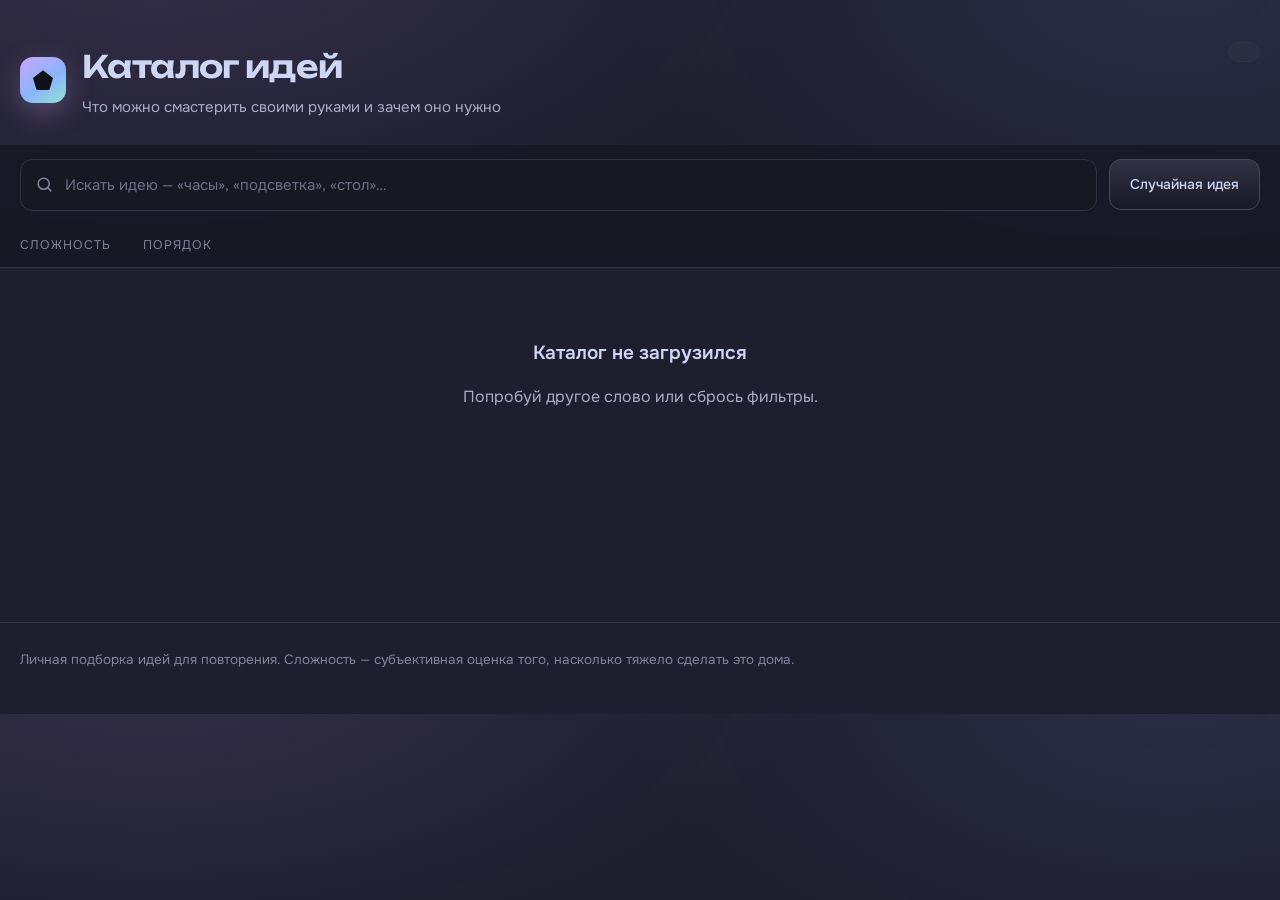
==== index.html @ 5f5bc8c7 "add static catalog site skeleton" ====
<!doctype html>
<html lang="ru">
<head>
<meta charset="utf-8">
<meta name="viewport" content="width=device-width, initial-scale=1">
<title>Каталог идей — что можно смастерить</title>
<meta name="description" content="Справочник самодельных проектов: что можно собрать своими руками, зачем это нужно и насколько сложно повторить.">
<link rel="preconnect" href="https://fonts.googleapis.com">
<link rel="preconnect" href="https://fonts.gstatic.com" crossorigin>
<link href="https://fonts.googleapis.com/css2?family=Onest:wght@400;500;600&family=Unbounded:wght@600;700&display=swap" rel="stylesheet">
<link rel="stylesheet" href="assets/style.css">
<link rel="icon" href="data:image/svg+xml,<svg xmlns='http://www.w3.org/2000/svg' viewBox='0 0 32 32'><text y='26' font-size='26'>&#128161;</text></svg>">
</head>
<body>

<header class="top">
  <div class="wrap top-inner">
    <div class="brand">
      <span class="brand-mark" aria-hidden="true"></span>
      <div>
        <h1>Каталог идей</h1>
        <p class="tagline">Что можно смастерить своими руками и зачем оно нужно</p>
      </div>
    </div>
    <div class="counter" id="counter" aria-live="polite"></div>
  </div>
</header>

<div class="controls">
  <div class="wrap">
    <div class="search-row">
      <div class="search">
        <svg viewBox="0 0 24 24" aria-hidden="true"><circle cx="11" cy="11" r="7"/><path d="M20 20l-4-4"/></svg>
        <input type="search" id="q" placeholder="Искать идею — «часы», «подсветка», «стол»…" autocomplete="off" spellcheck="false">
        <button type="button" id="clear-q" class="clear" title="Очистить" hidden>&times;</button>
      </div>
      <button type="button" id="lucky" class="lucky">Случайная идея</button>
    </div>

    <nav class="sections" id="sections" aria-label="Разделы"></nav>

    <div class="filters">
      <div class="filter-group" role="group" aria-label="Сложность">
        <span class="filter-label">Сложность</span>
        <div class="chips" id="difficulty"></div>
      </div>
      <div class="filter-group">
        <span class="filter-label">Порядок</span>
        <div class="chips" id="sort"></div>
      </div>
      <button type="button" id="reset" class="reset" hidden>Сбросить всё</button>
    </div>
  </div>
</div>

<main class="wrap">
  <div id="empty" class="empty" hidden>
    <p class="empty-title">Ничего не нашлось</p>
    <p>Попробуй другое слово или сбрось фильтры.</p>
  </div>
  <div id="grid" class="grid"></div>
  <div id="sentinel" class="sentinel"></div>
</main>

<footer class="foot">
  <div class="wrap">
    <p>Личная подборка идей для повторения. Сложность — субъективная оценка того, насколько тяжело сделать это дома.</p>
  </div>
</footer>

<script src="assets/app.js"></script>
</body>
</html>
---- assets/style.css ----
/* Catppuccin Mocha */
:root {
  --crust:    #11111b;
  --mantle:   #181825;
  --base:     #1e1e2e;
  --surface0: #313244;
  --surface1: #45475a;
  --surface2: #585b70;
  --overlay0: #6c7086;
  --overlay1: #7f849c;
  --subtext0: #a6adc8;
  --subtext1: #bac2de;
  --text:     #cdd6f4;
  --mauve:    #cba6f7;
  --blue:     #89b4fa;
  --sapphire: #74c7ec;
  --teal:     #94e2d5;
  --green:    #a6e3a1;
  --yellow:   #f9e2af;
  --peach:    #fab387;
  --red:      #f38ba8;

  --radius: 14px;
  --gap: 18px;
}

* { box-sizing: border-box; }

html { scroll-behavior: smooth; }

body {
  margin: 0;
  background:
    radial-gradient(1100px 520px at 12% -8%, rgba(203,166,247,.13), transparent 60%),
    radial-gradient(900px 480px at 92% -2%, rgba(137,180,250,.10), transparent 62%),
    var(--base);
  color: var(--text);
  font: 16px/1.6 Onest, -apple-system, BlinkMacSystemFont, "Segoe UI", sans-serif;
  -webkit-font-smoothing: antialiased;
}

.wrap {
  width: min(1240px, 100% - 40px);
  margin-inline: auto;
}

/* ==========================
   ===      Шапка         ===
   ========================== */

.top {
  padding: 42px 0 26px;
}

.top-inner {
  display: flex;
  align-items: flex-start;
  justify-content: space-between;
  gap: 24px;
  flex-wrap: wrap;
}

.brand {
  display: flex;
  align-items: center;
  gap: 16px;
}

.brand-mark {
  width: 46px;
  height: 46px;
  flex: none;
  border-radius: 13px;
  background: linear-gradient(145deg, var(--mauve), var(--blue) 55%, var(--teal));
  box-shadow: 0 10px 28px rgba(203,166,247,.28);
  position: relative;
}

.brand-mark::after {
  content: "";
  position: absolute;
  inset: 13px;
  border-radius: 5px;
  background: var(--crust);
  clip-path: polygon(50% 0, 100% 38%, 82% 100%, 18% 100%, 0 38%);
}

h1 {
  margin: 0;
  font-family: Unbounded, Onest, sans-serif;
  font-size: clamp(22px, 3.1vw, 31px);
  font-weight: 600;
  letter-spacing: -.02em;
}

.tagline {
  margin: 3px 0 0;
  color: var(--subtext0);
  font-size: 15px;
}

.counter {
  color: var(--subtext1);
  font-size: 14px;
  font-variant-numeric: tabular-nums;
  background: rgba(49,50,68,.55);
  border: 1px solid var(--surface0);
  padding: 9px 15px;
  border-radius: 999px;
  white-space: nowrap;
}

.counter b { color: var(--text); font-weight: 600; }

/* ==========================
   ===     Управление     ===
   ========================== */

.controls {
  position: sticky;
  top: 0;
  z-index: 20;
  padding: 14px 0 12px;
  background: rgba(24,24,37,.86);
  backdrop-filter: blur(14px);
  border-bottom: 1px solid var(--surface0);
}

.search-row {
  display: flex;
  gap: 12px;
  align-items: center;
}

.search {
  position: relative;
  flex: 1;
  display: flex;
  align-items: center;
}

.search svg {
  position: absolute;
  left: 15px;
  width: 19px;
  height: 19px;
  fill: none;
  stroke: var(--overlay1);
  stroke-width: 2;
  stroke-linecap: round;
  pointer-events: none;
}

.search input {
  width: 100%;
  padding: 13px 44px 13px 44px;
  border-radius: 12px;
  border: 1px solid var(--surface0);
  background: var(--mantle);
  color: var(--text);
  font: inherit;
  font-size: 15px;
  outline: none;
  transition: border-color .15s, box-shadow .15s;
}

.search input::placeholder { color: var(--overlay0); }

.search input:focus {
  border-color: var(--mauve);
  box-shadow: 0 0 0 3px rgba(203,166,247,.16);
}

.search input::-webkit-search-cancel-button { display: none; }

.clear {
  position: absolute;
  right: 10px;
  width: 26px;
  height: 26px;
  border: 0;
  border-radius: 8px;
  background: var(--surface0);
  color: var(--subtext1);
  font-size: 17px;
  line-height: 1;
  cursor: pointer;
}

.clear:hover { background: var(--surface1); color: var(--text); }

.lucky {
  flex: none;
  padding: 13px 20px;
  border: 1px solid var(--surface1);
  border-radius: 12px;
  background: linear-gradient(180deg, var(--surface0), var(--mantle));
  color: var(--text);
  font: inherit;
  font-weight: 500;
  font-size: 14px;
  cursor: pointer;
  transition: border-color .15s, transform .1s;
}

.lucky:hover { border-color: var(--mauve); }
.lucky:active { transform: translateY(1px); }

.sections {
  display: flex;
  gap: 8px;
  overflow-x: auto;
  padding: 13px 2px 5px;
  scrollbar-width: thin;
  scrollbar-color: var(--surface1) transparent;
}

.sections::-webkit-scrollbar { height: 6px; }
.sections::-webkit-scrollbar-thumb { background: var(--surface1); border-radius: 3px; }

.chip {
  flex: none;
  padding: 8px 14px;
  border-radius: 999px;
  border: 1px solid var(--surface0);
  background: var(--mantle);
  color: var(--subtext1);
  font: inherit;
  font-size: 13.5px;
  cursor: pointer;
  white-space: nowrap;
  transition: border-color .14s, color .14s, background .14s;
}

.chip:hover { color: var(--text); border-color: var(--surface2); }

.chip[aria-pressed="true"] {
  background: rgba(203,166,247,.16);
  border-color: var(--mauve);
  color: var(--text);
}

.chip .num {
  color: var(--overlay1);
  font-size: 12px;
  margin-left: 6px;
  font-variant-numeric: tabular-nums;
}

.chip[aria-pressed="true"] .num { color: var(--mauve); }

.filters {
  display: flex;
  align-items: center;
  gap: 22px;
  flex-wrap: wrap;
  padding-top: 6px;
}

.filter-group {
  display: flex;
  align-items: center;
  gap: 10px;
}

.filter-label {
  color: var(--overlay1);
  font-size: 12.5px;
  text-transform: uppercase;
  letter-spacing: .08em;
}

.chips { display: flex; gap: 6px; flex-wrap: wrap; }

.chips .chip { padding: 6px 12px; font-size: 13px; }

.reset {
  margin-left: auto;
  border: 0;
  background: none;
  color: var(--red);
  font: inherit;
  font-size: 13.5px;
  cursor: pointer;
  padding: 6px 2px;
}

.reset:hover { text-decoration: underline; }

/* ==========================
   ===      Карточки      ===
   ========================== */

.grid {
  display: grid;
  grid-template-columns: repeat(auto-fill, minmax(330px, 1fr));
  gap: var(--gap);
  padding: 26px 0 10px;
}

.card {
  display: flex;
  flex-direction: column;
  gap: 12px;
  padding: 20px 20px 17px;
  border-radius: var(--radius);
  border: 1px solid var(--surface0);
  background: linear-gradient(180deg, rgba(49,50,68,.34), rgba(24,24,37,.5));
  transition: border-color .16s, transform .16s;
}

.card:hover {
  border-color: var(--surface2);
  transform: translateY(-2px);
}

.card-top {
  display: flex;
  align-items: flex-start;
  justify-content: space-between;
  gap: 12px;
}

.card h2 {
  margin: 0;
  font-size: 17px;
  font-weight: 600;
  line-height: 1.35;
  letter-spacing: -.01em;
}

.card p {
  margin: 0;
  color: var(--subtext0);
  font-size: 14.5px;
  line-height: 1.62;
}

.card-foot {
  display: flex;
  align-items: center;
  gap: 10px;
  margin-top: auto;
  padding-top: 4px;
  flex-wrap: wrap;
}

.tag {
  font-size: 12.5px;
  color: var(--subtext1);
  background: var(--surface0);
  border-radius: 7px;
  padding: 4px 9px;
}

.src {
  margin-left: auto;
  font-size: 13px;
  color: var(--blue);
  text-decoration: none;
  border-bottom: 1px solid transparent;
}

.src:hover { border-bottom-color: var(--blue); }

/* шкала сложности */
.diff {
  flex: none;
  display: flex;
  flex-direction: column;
  align-items: center;
  gap: 3px;
  min-width: 42px;
}

.diff-num {
  font-family: Unbounded, Onest, sans-serif;
  font-size: 14px;
  font-weight: 700;
  font-variant-numeric: tabular-nums;
  line-height: 1;
}

.diff-bar {
  width: 40px;
  height: 4px;
  border-radius: 2px;
  background: var(--surface0);
  overflow: hidden;
}

.diff-bar i {
  display: block;
  height: 100%;
  border-radius: 2px;
}

.diff-word {
  font-size: 10.5px;
  color: var(--overlay1);
  letter-spacing: .03em;
}

.d-easy  .diff-num { color: var(--green); }
.d-easy  .diff-bar i { background: var(--green); }
.d-mid   .diff-num { color: var(--yellow); }
.d-mid   .diff-bar i { background: var(--yellow); }
.d-hard  .diff-num { color: var(--peach); }
.d-hard  .diff-bar i { background: var(--peach); }
.d-crazy .diff-num { color: var(--red); }
.d-crazy .diff-bar i { background: var(--red); }

.card video {
  width: 100%;
  border-radius: 10px;
  background: var(--crust);
  display: block;
}

mark {
  background: rgba(249,226,175,.22);
  color: var(--yellow);
  border-radius: 3px;
  padding: 0 2px;
}

.card.flash {
  border-color: var(--mauve);
  box-shadow: 0 0 0 3px rgba(203,166,247,.2);
}

/* ==========================
   ===      Прочее        ===
   ========================== */

.empty {
  padding: 70px 0;
  text-align: center;
  color: var(--subtext0);
}

.empty-title {
  font-size: 19px;
  color: var(--text);
  margin: 0 0 6px;
  font-weight: 600;
}

.sentinel { height: 60px; }

.foot {
  margin-top: 30px;
  padding: 26px 0 44px;
  border-top: 1px solid var(--surface0);
  color: var(--overlay1);
  font-size: 13.5px;
}

.foot p { margin: 0; }

@media (max-width: 640px) {
  .wrap { width: min(1240px, 100% - 26px); }
  .top { padding: 28px 0 18px; }
  .grid { grid-template-columns: 1fr; gap: 14px; }
  .search-row { flex-direction: column; align-items: stretch; }
  .lucky { width: 100%; }
  .filters { gap: 14px; }
  .reset { margin-left: 0; }
}

@media (prefers-reduced-motion: reduce) {
  * { transition: none !important; scroll-behavior: auto !important; }
}
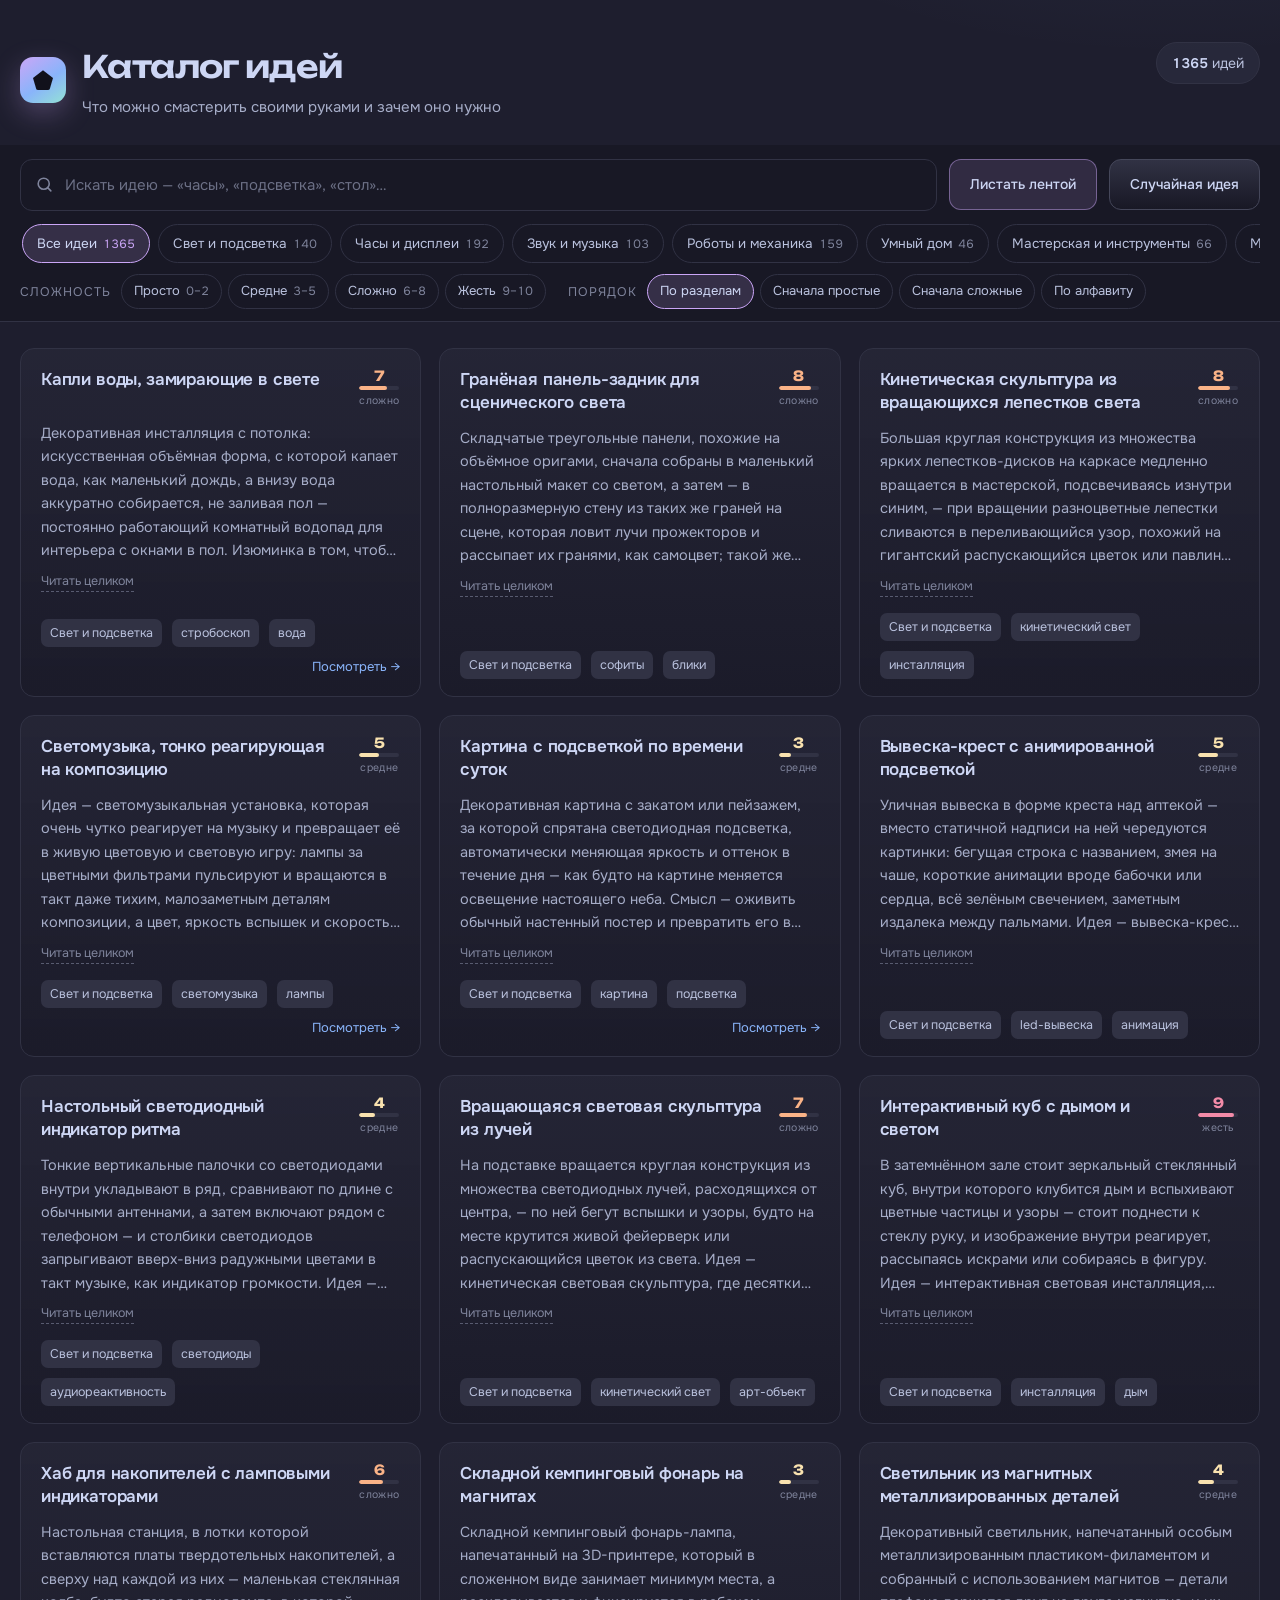
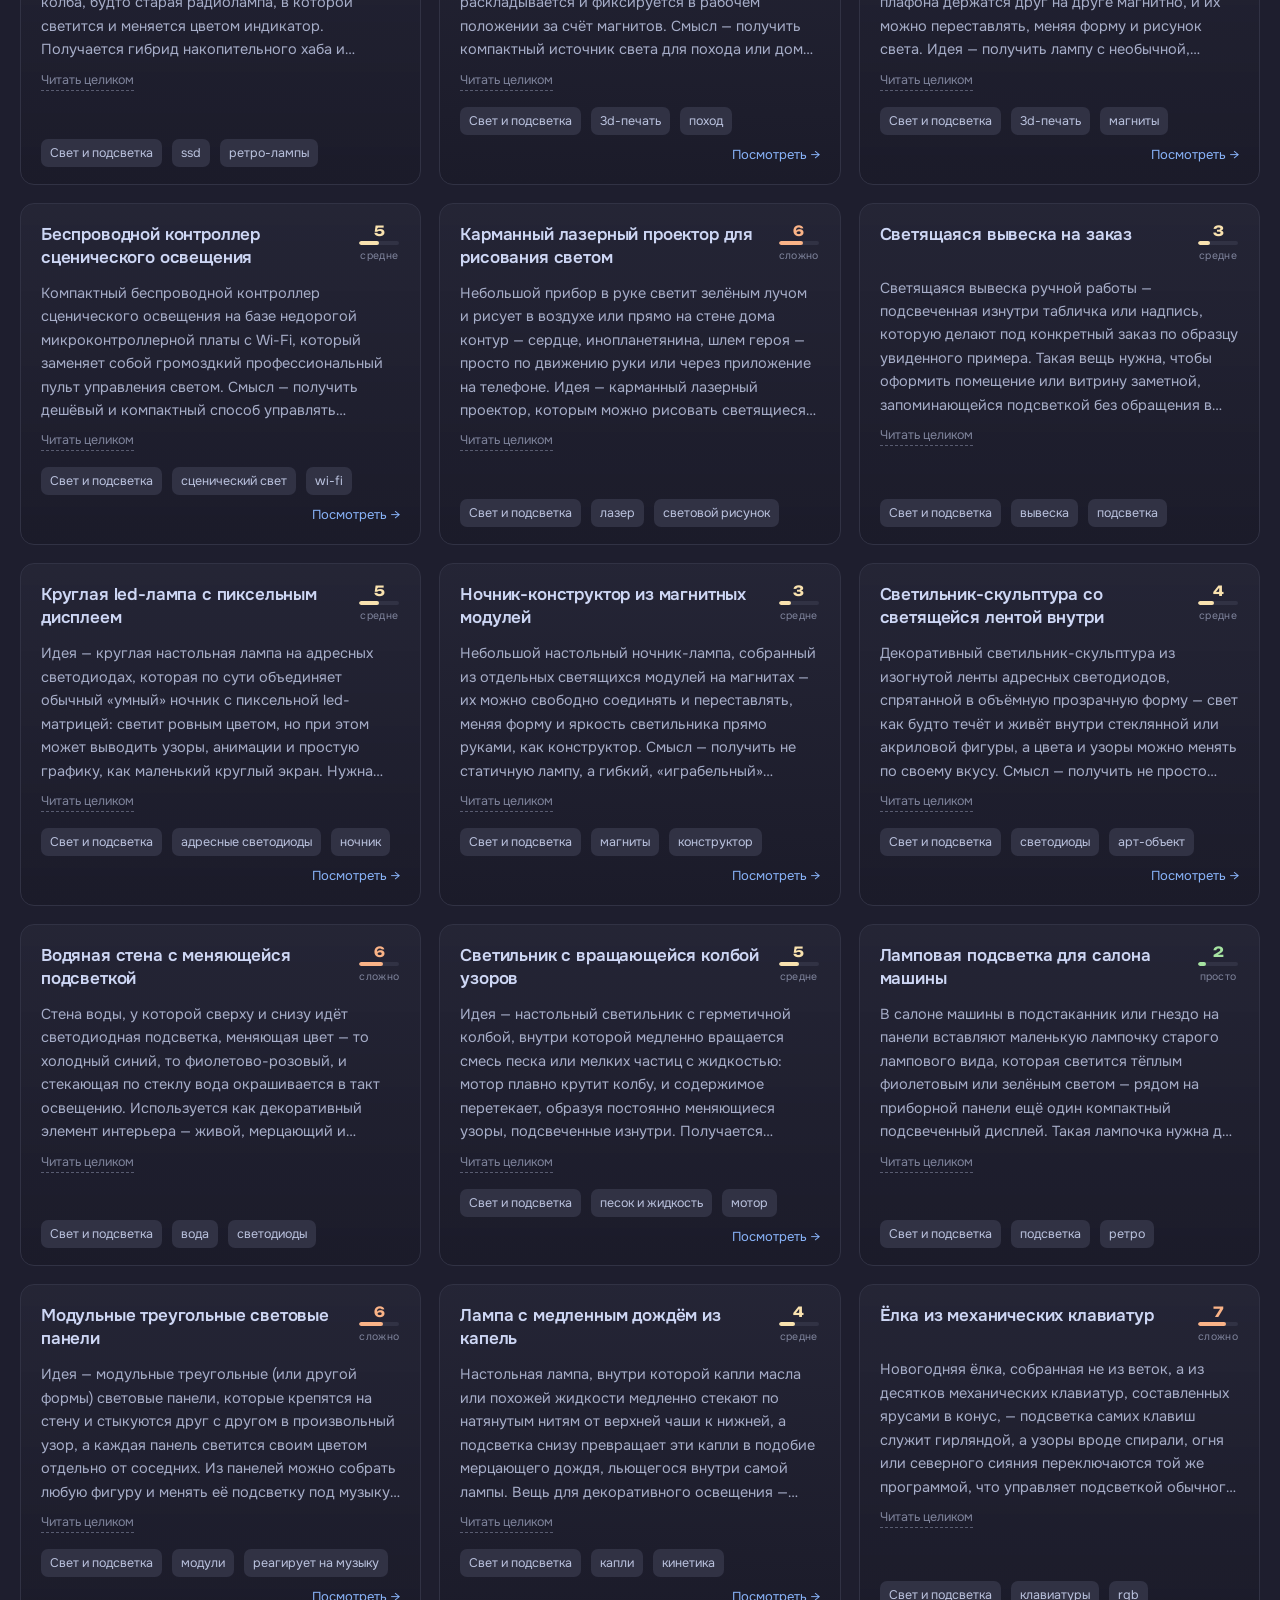
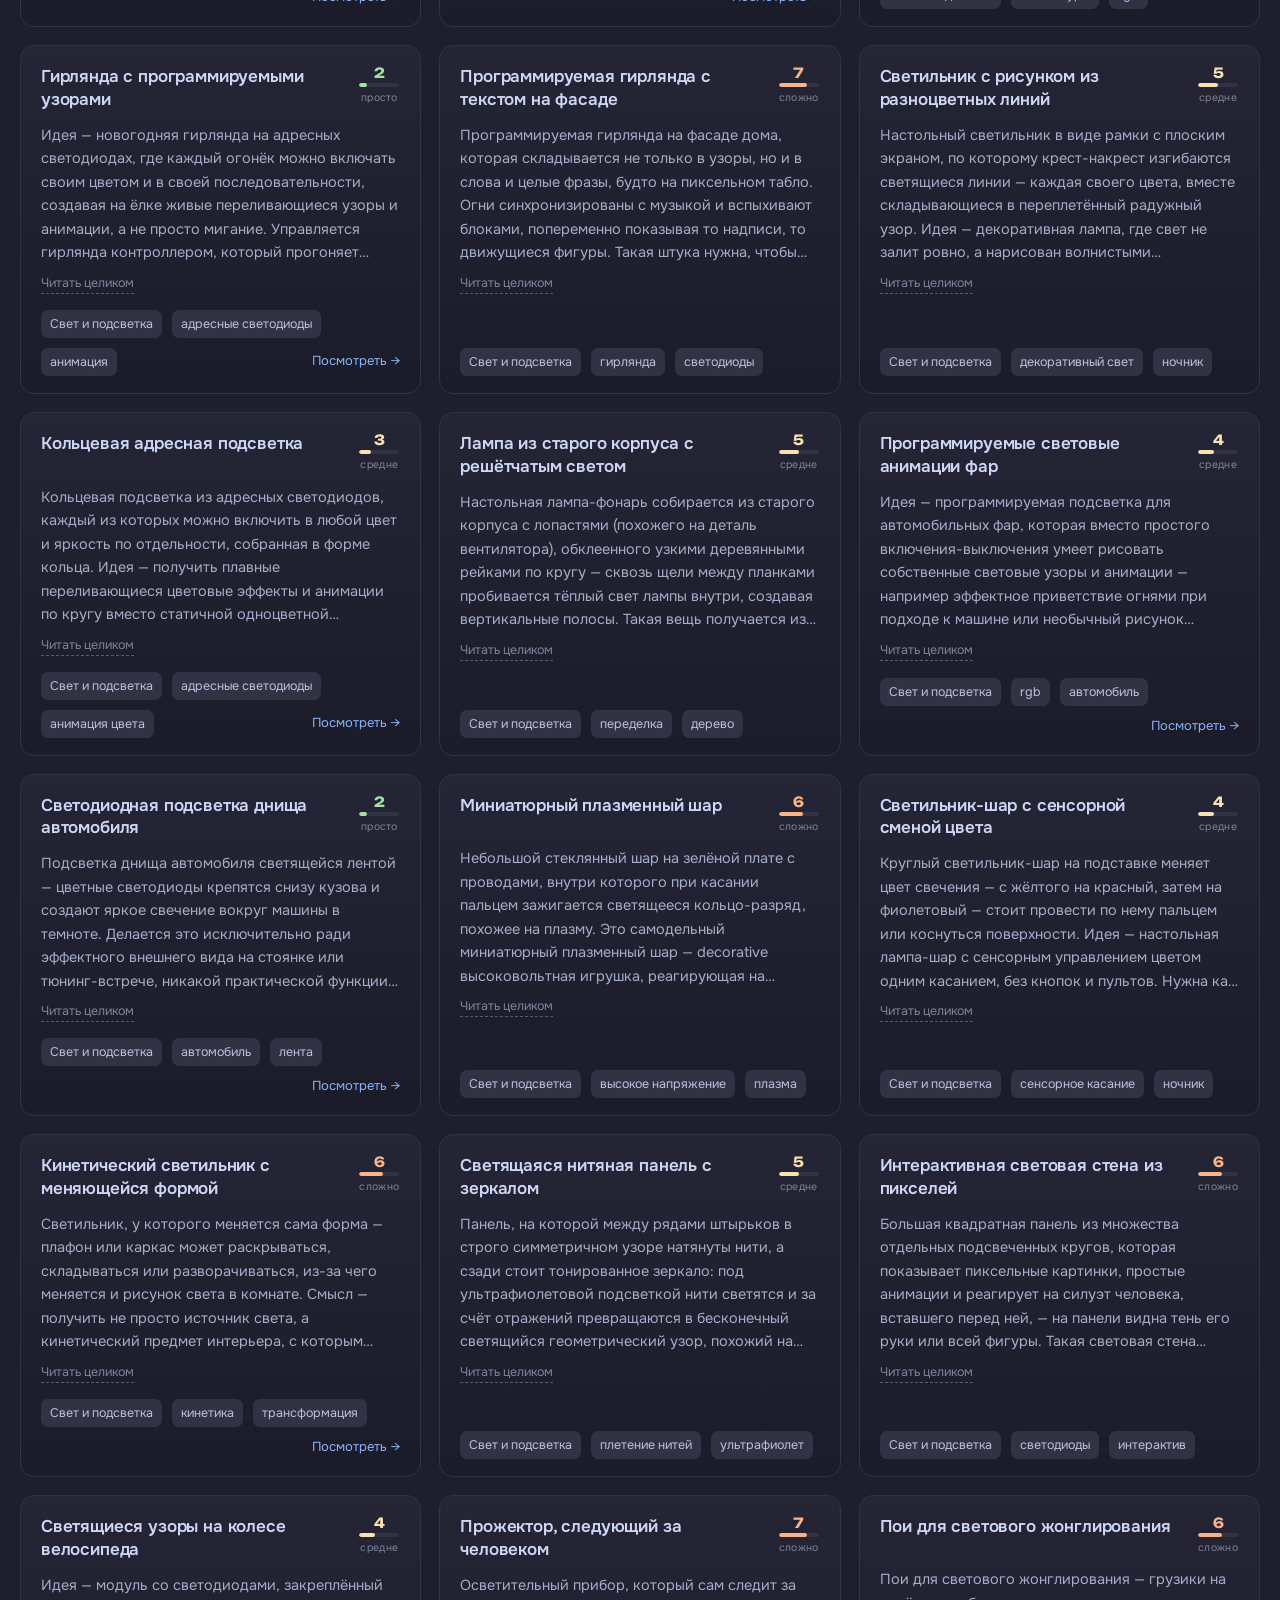
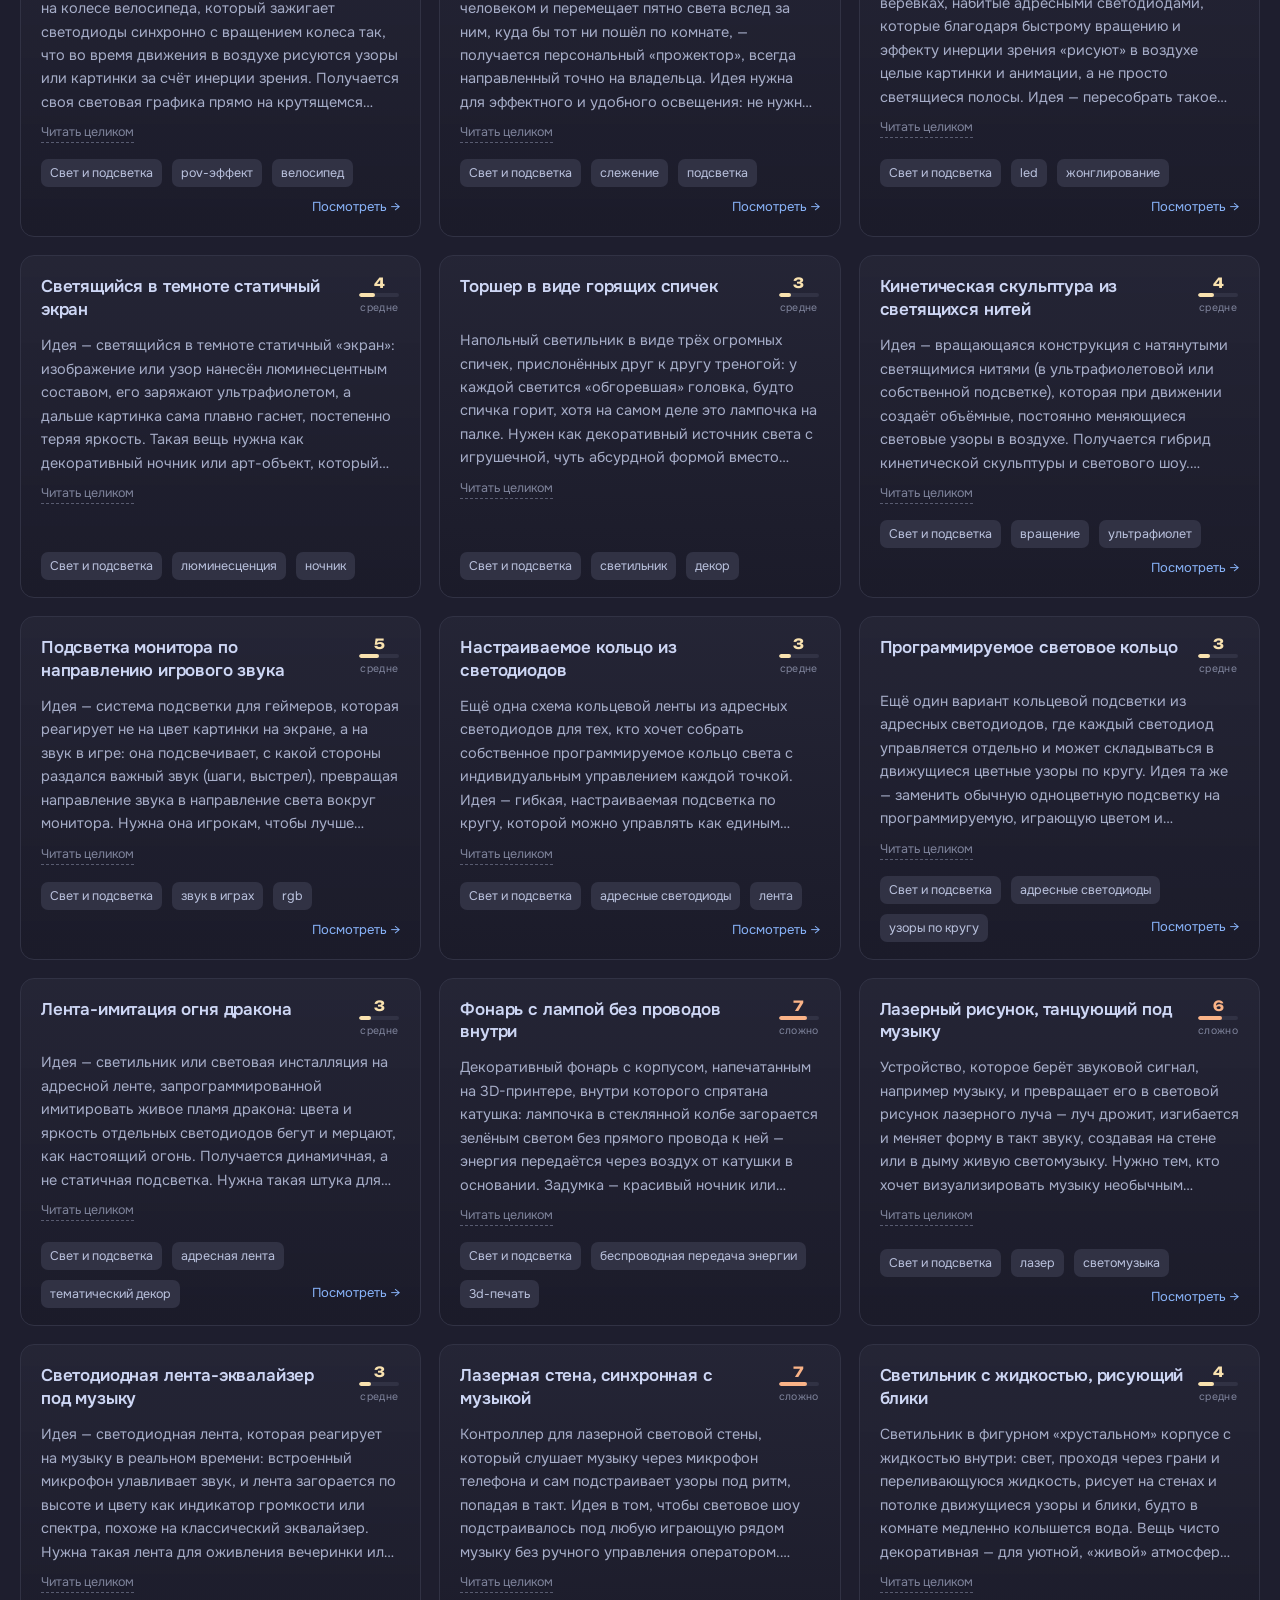
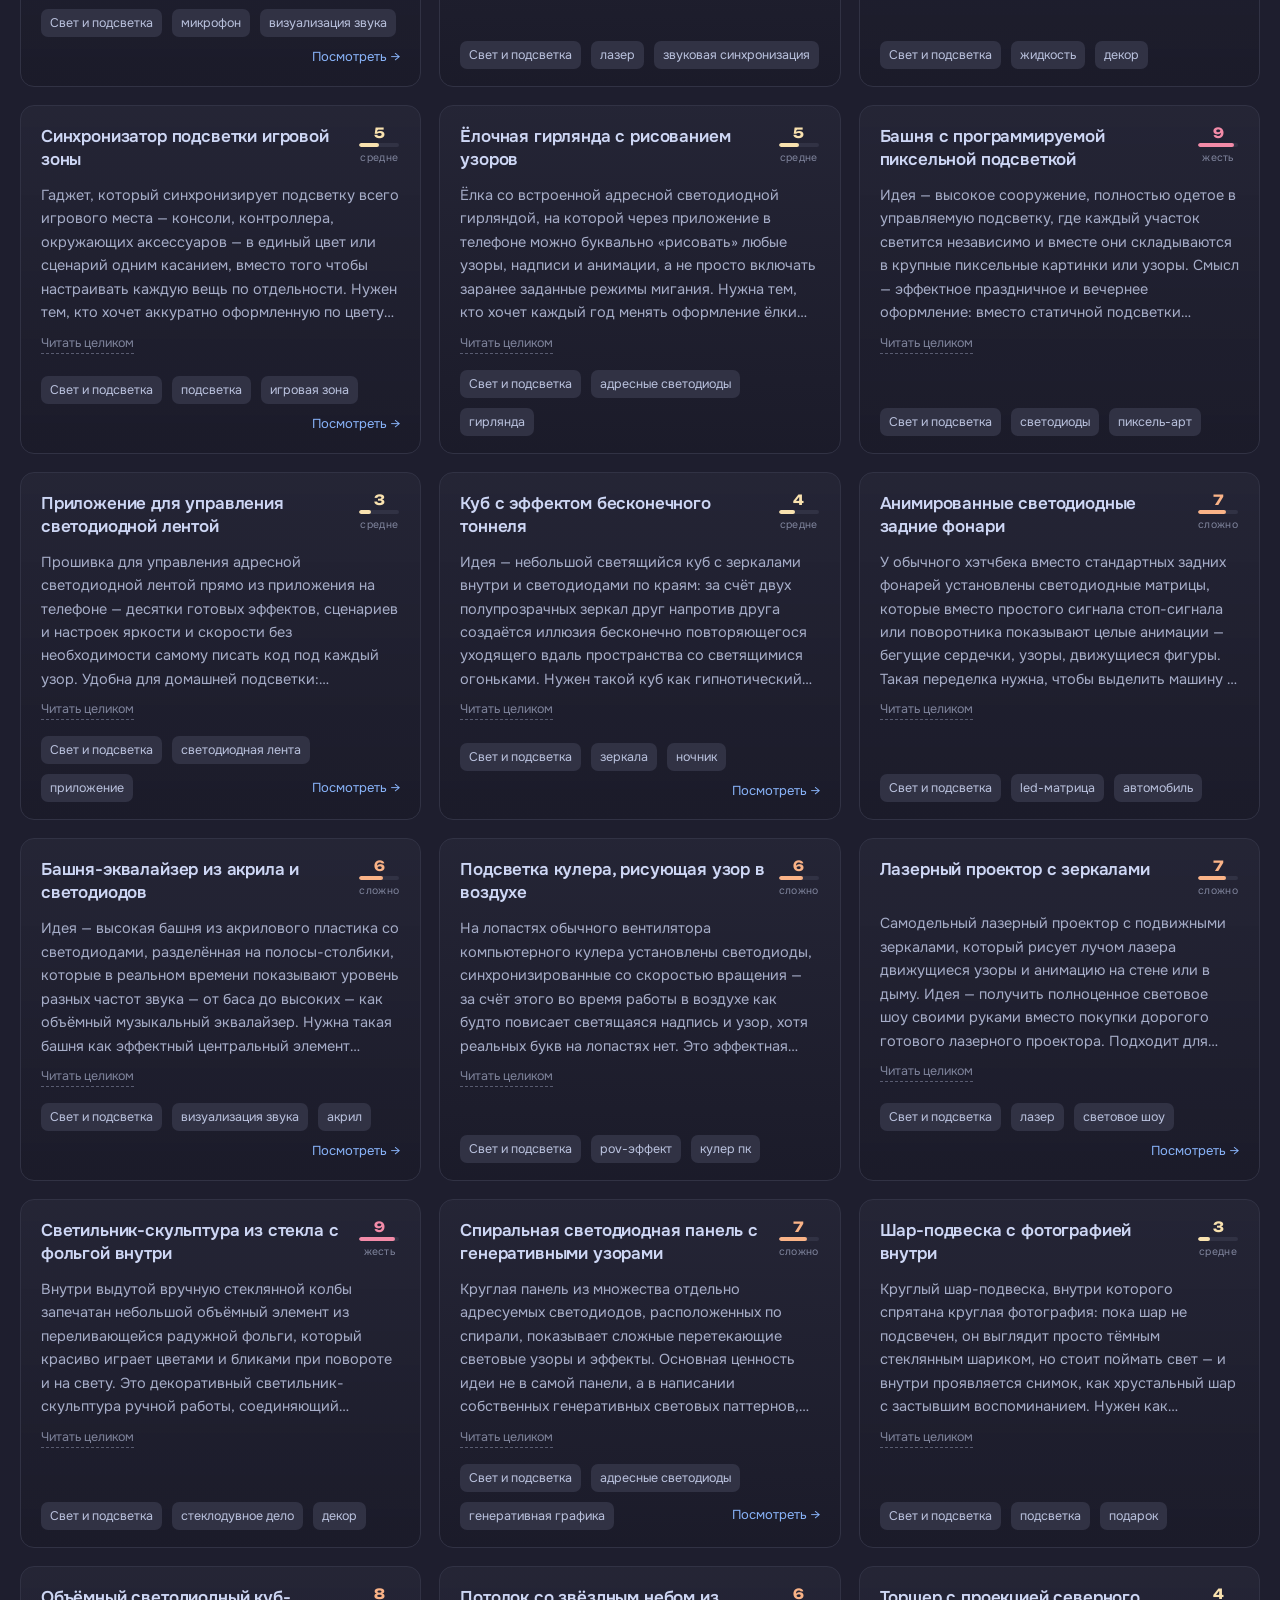
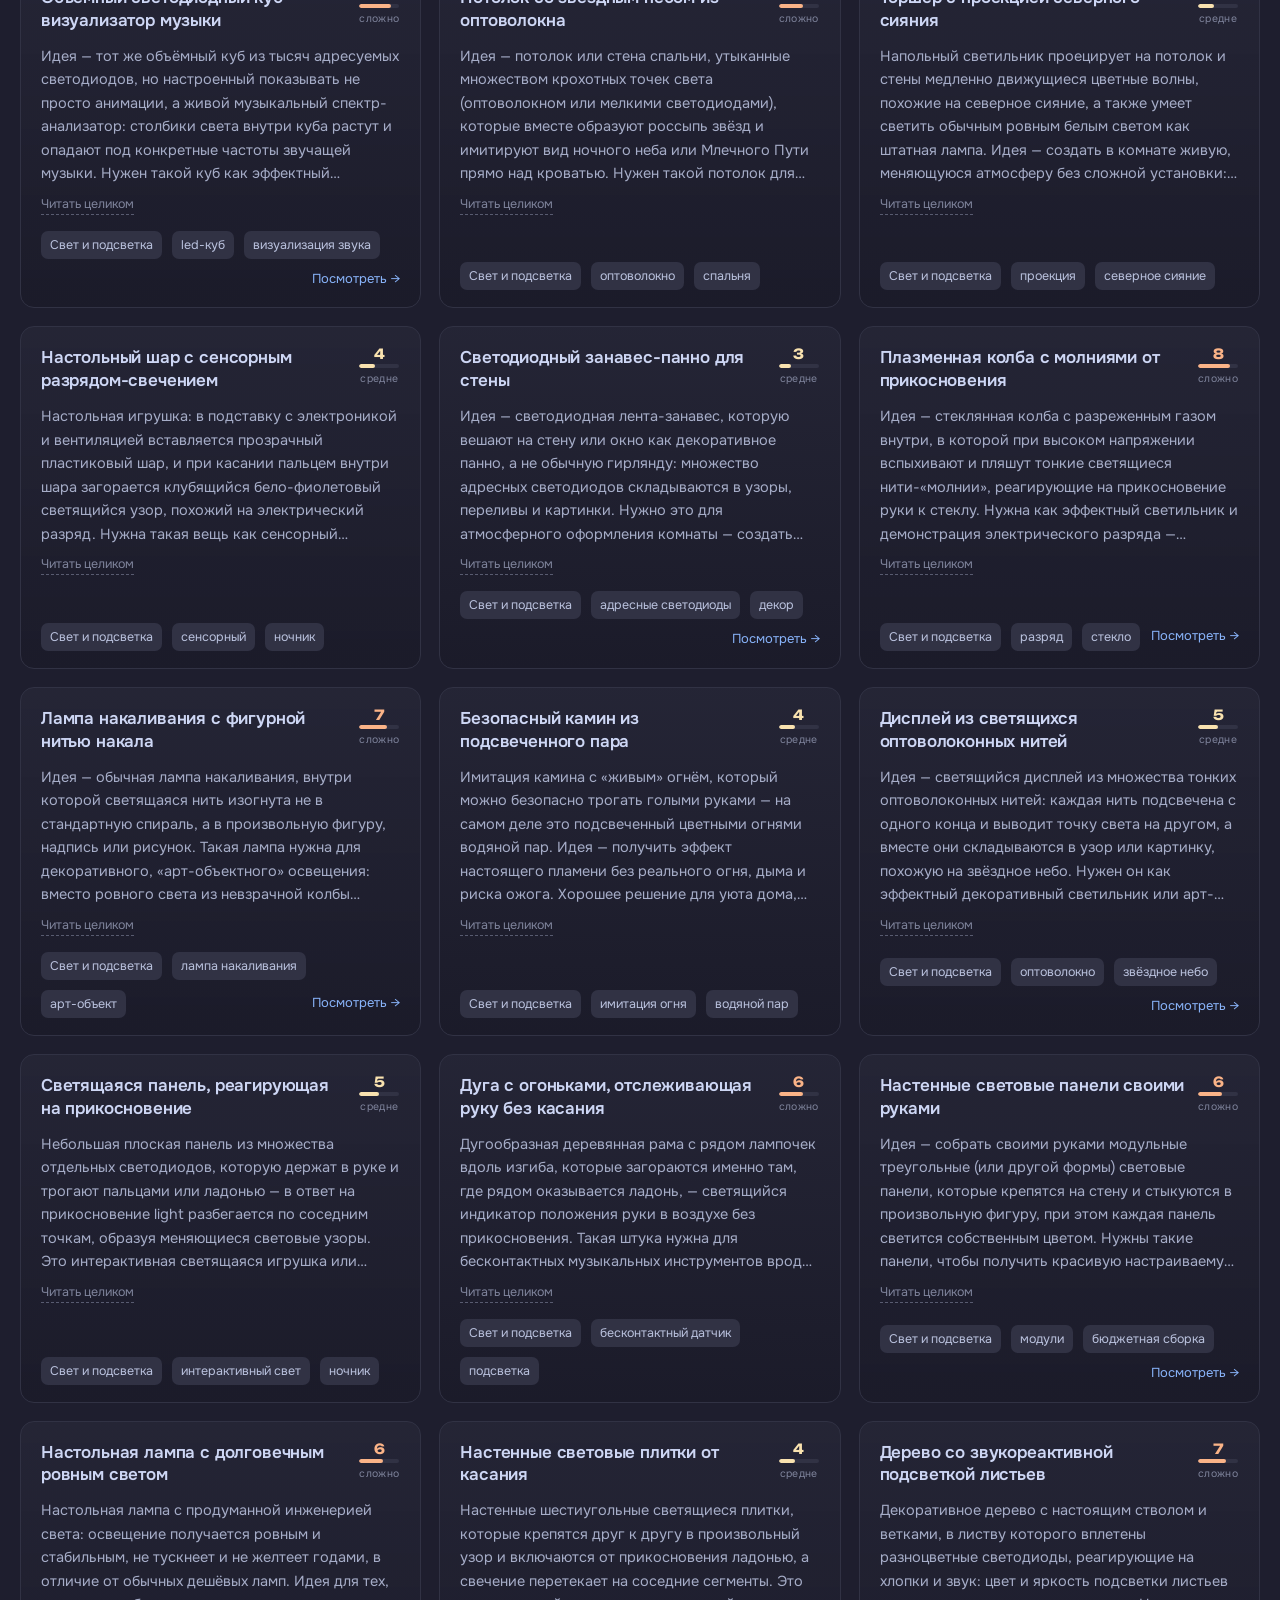
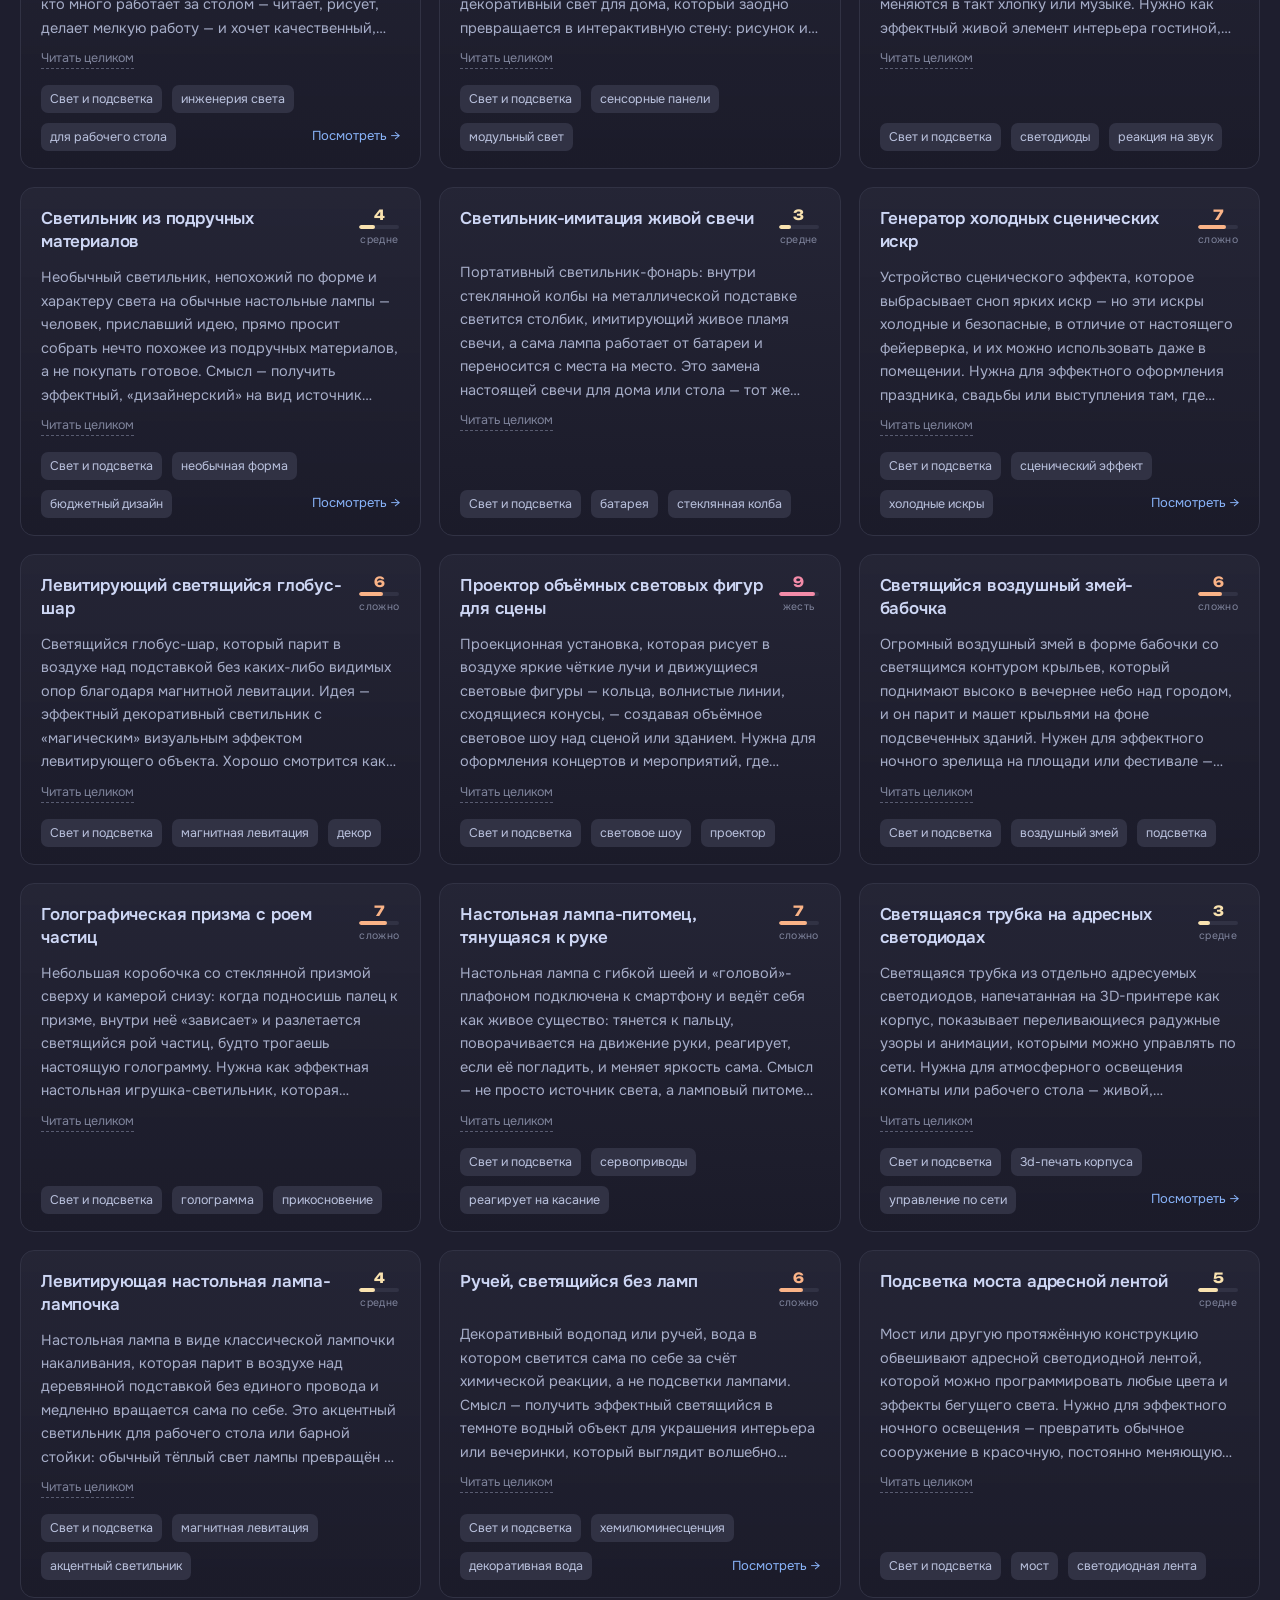
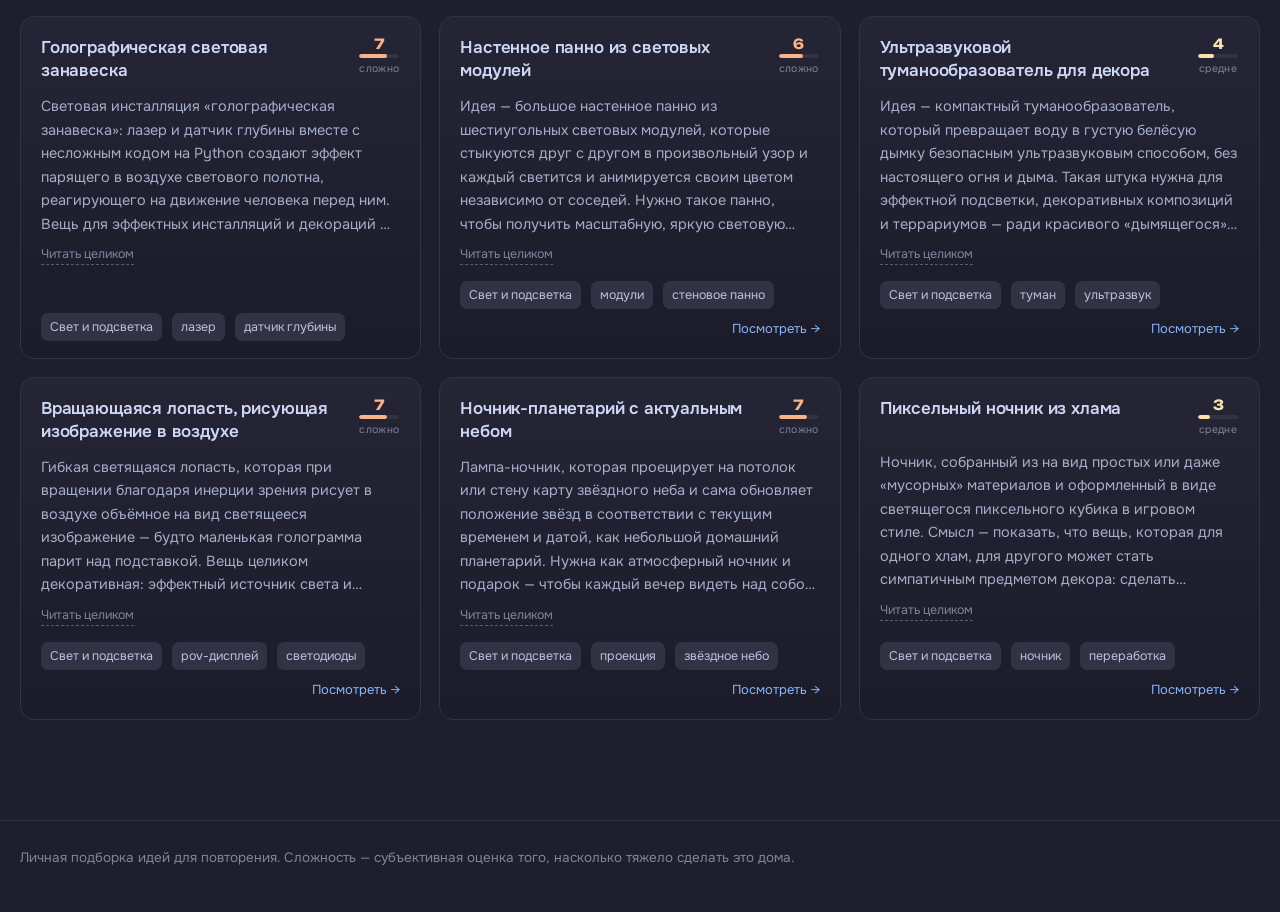
==== commit 28eac2e9: "add swipeable fullscreen feed view" ====
--- a/index.html
+++ b/index.html
@@ -34,6 +34,7 @@
         <input type="search" id="q" placeholder="Искать идею — «часы», «подсветка», «стол»…" autocomplete="off" spellcheck="false">
         <button type="button" id="clear-q" class="clear" title="Очистить" hidden>&times;</button>
       </div>
+      <a class="lucky feed-link" href="feed.html">Листать лентой</a>
       <button type="button" id="lucky" class="lucky">Случайная идея</button>
     </div>
 
--- a/assets/style.css
+++ b/assets/style.css
@@ -42,7 +42,12 @@
 .wrap {
   width: min(1240px, 100% - 40px);
   margin-inline: auto;
-}
+  min-width: 0;
+}
+
+/* длинные слова и ссылки в описаниях не должны растягивать сетку на узких экранах */
+.card, .grid, .sections { min-width: 0; }
+.card h2, .card p, .tag { overflow-wrap: anywhere; }
 
 /* ==========================
    ===      Шапка         ===
@@ -206,6 +211,14 @@
 .lucky:hover { border-color: var(--mauve); }
 .lucky:active { transform: translateY(1px); }
 
+.feed-link {
+  display: inline-flex;
+  align-items: center;
+  text-decoration: none;
+  border-color: rgba(203,166,247,.45);
+  background: rgba(203,166,247,.14);
+}
+
 .sections {
   display: flex;
   gap: 8px;
@@ -261,6 +274,8 @@
   display: flex;
   align-items: center;
   gap: 10px;
+  flex-wrap: wrap;
+  min-width: 0;
 }
 
 .filter-label {
@@ -270,7 +285,7 @@
   letter-spacing: .08em;
 }
 
-.chips { display: flex; gap: 6px; flex-wrap: wrap; }
+.chips { display: flex; gap: 6px; flex-wrap: wrap; min-width: 0; }
 
 .chips .chip { padding: 6px 12px; font-size: 13px; }
 
@@ -334,12 +349,34 @@
   color: var(--subtext0);
   font-size: 14.5px;
   line-height: 1.62;
-}
+  /* длинные описания рвали сетку — держим карточки одного порядка, полный текст по клику */
+  display: -webkit-box;
+  -webkit-line-clamp: 6;
+  -webkit-box-orient: vertical;
+  overflow: hidden;
+}
+
+.card.open p { -webkit-line-clamp: unset; }
+
+.card.clamped { cursor: pointer; }
+
+.card.clamped::after {
+  content: "Читать целиком";
+  align-self: flex-start;
+  order: 1;                 /* подсказка идёт сразу за текстом, метки и ссылка — ниже */
+  margin-top: -4px;
+  font-size: 12.5px;
+  color: var(--overlay1);
+  border-bottom: 1px dashed var(--surface2);
+}
+
+.card.clamped.open::after { content: "Свернуть"; }
 
 .card-foot {
   display: flex;
   align-items: center;
   gap: 10px;
+  order: 2;
   margin-top: auto;
   padding-top: 4px;
   flex-wrap: wrap;
@@ -465,6 +502,7 @@
   .search-row { flex-direction: column; align-items: stretch; }
   .lucky { width: 100%; }
   .filters { gap: 14px; }
+  .filter-group { flex-direction: column; align-items: flex-start; gap: 7px; width: 100%; }
   .reset { margin-left: 0; }
 }
 
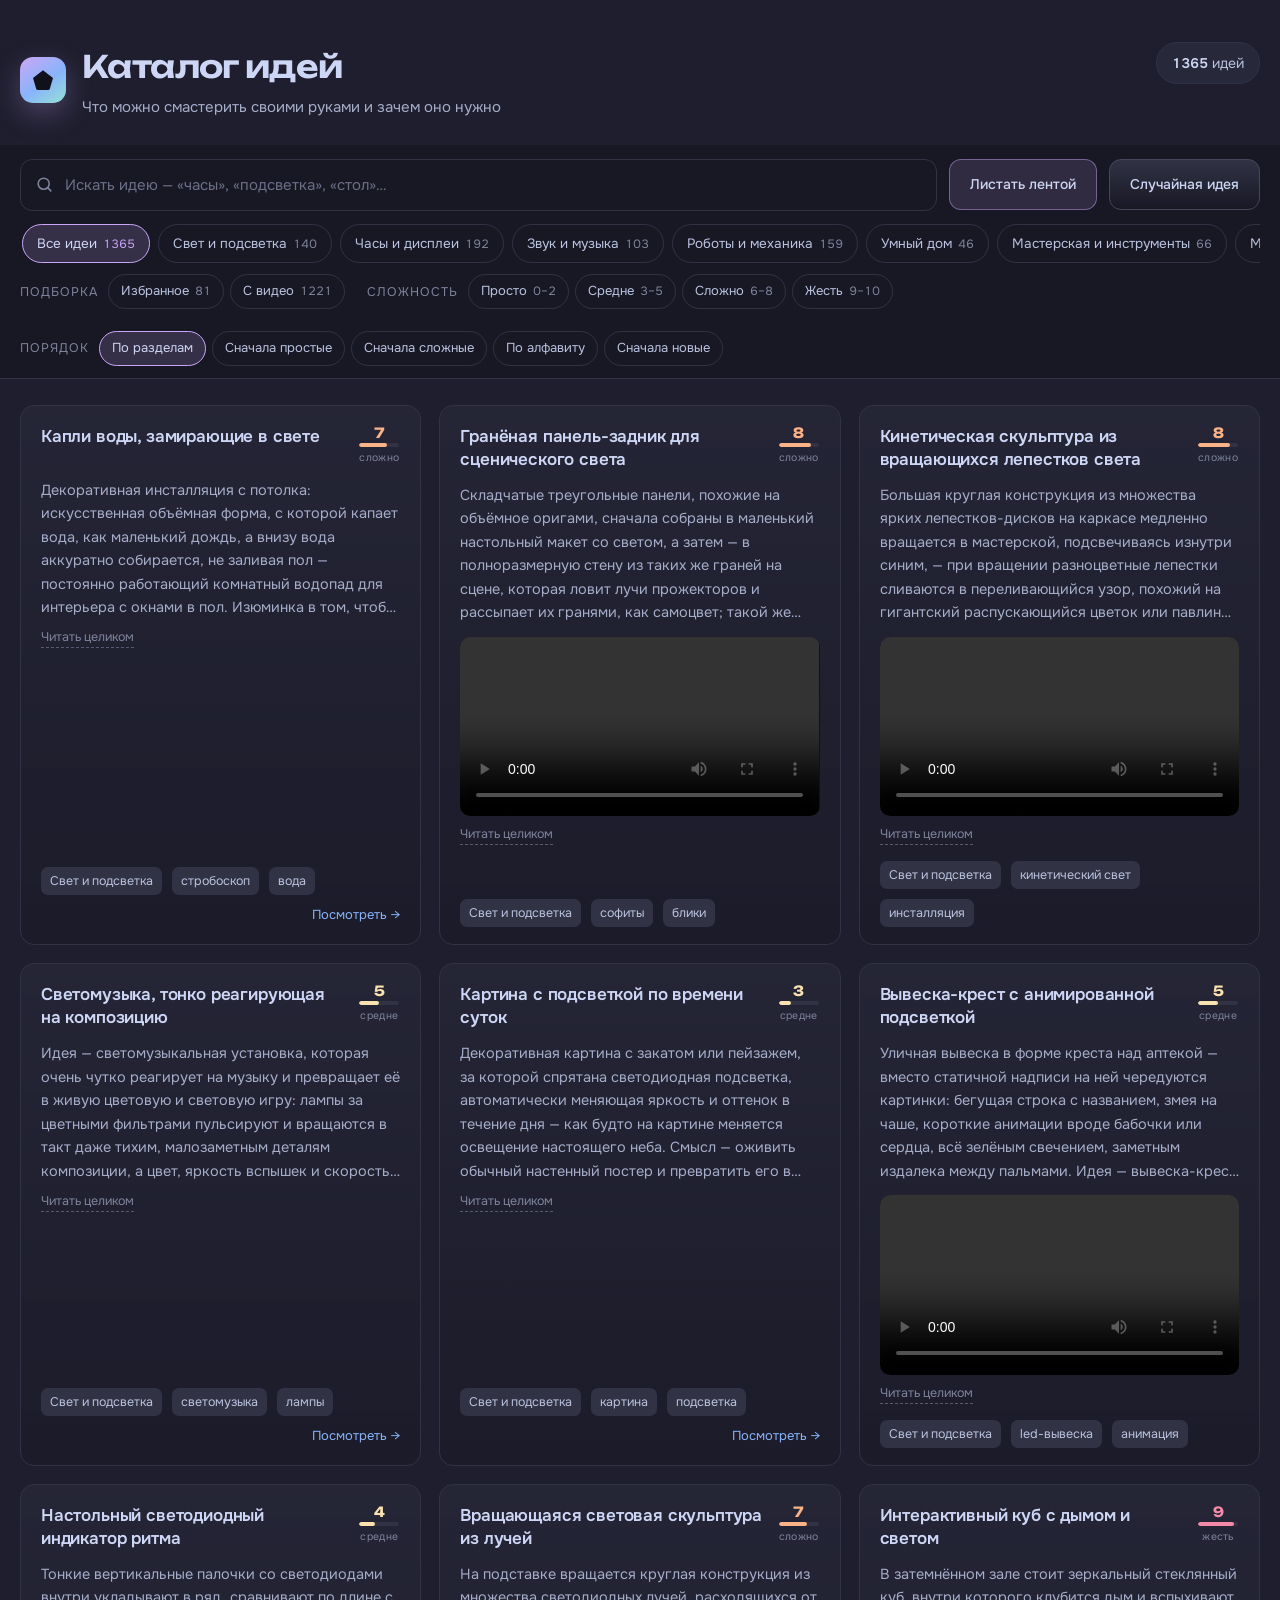
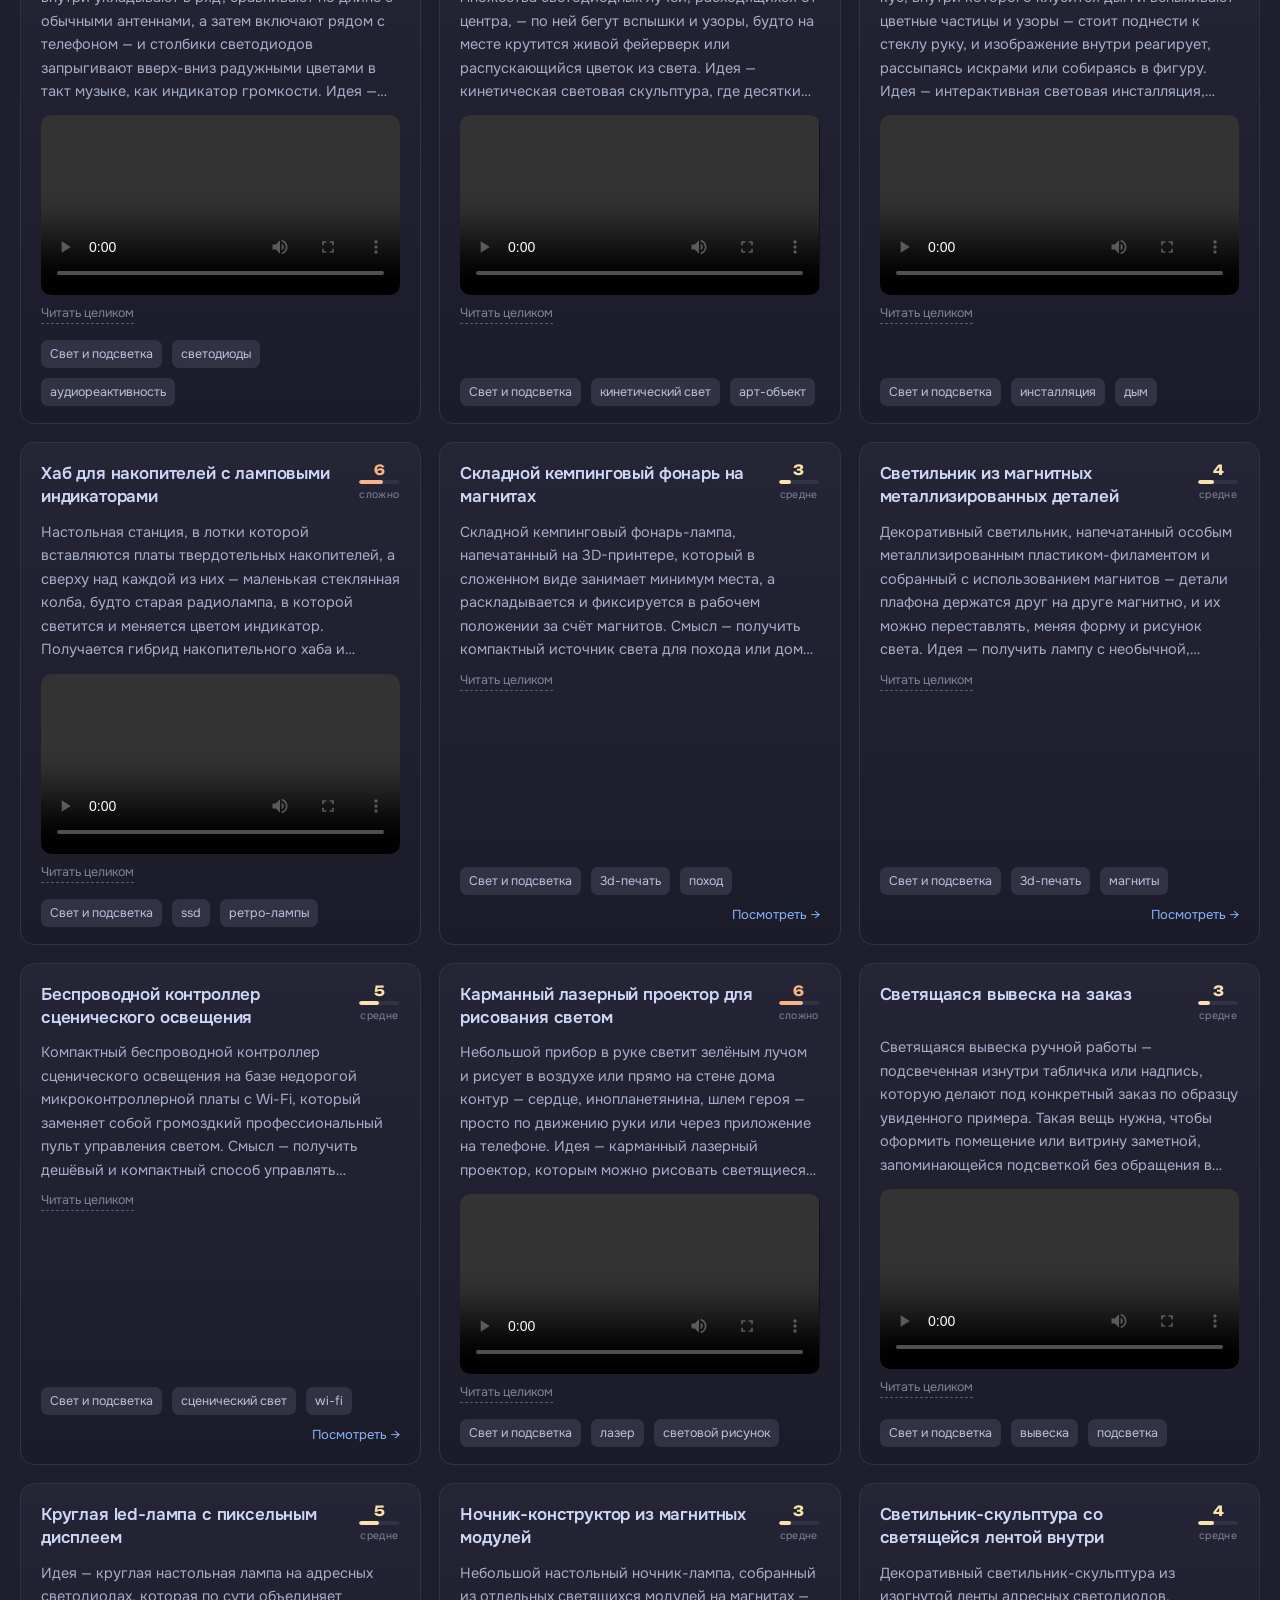
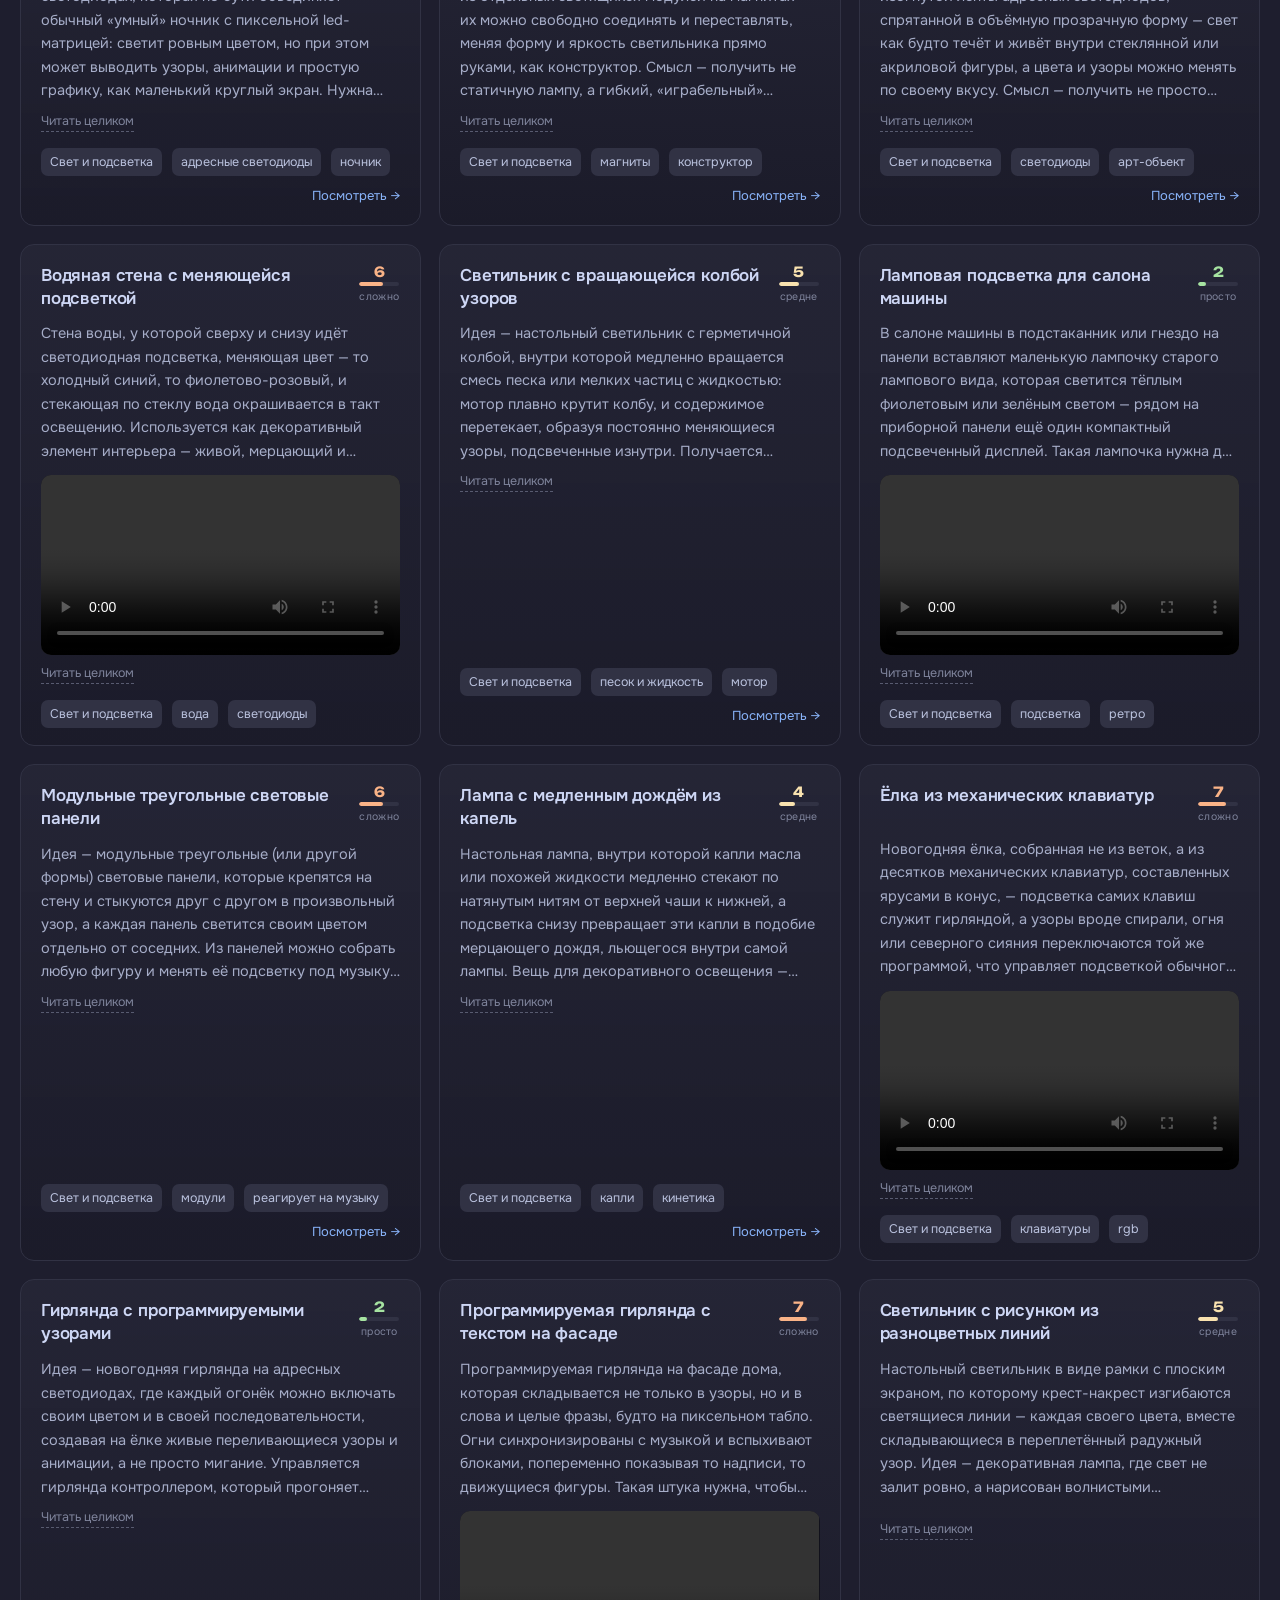
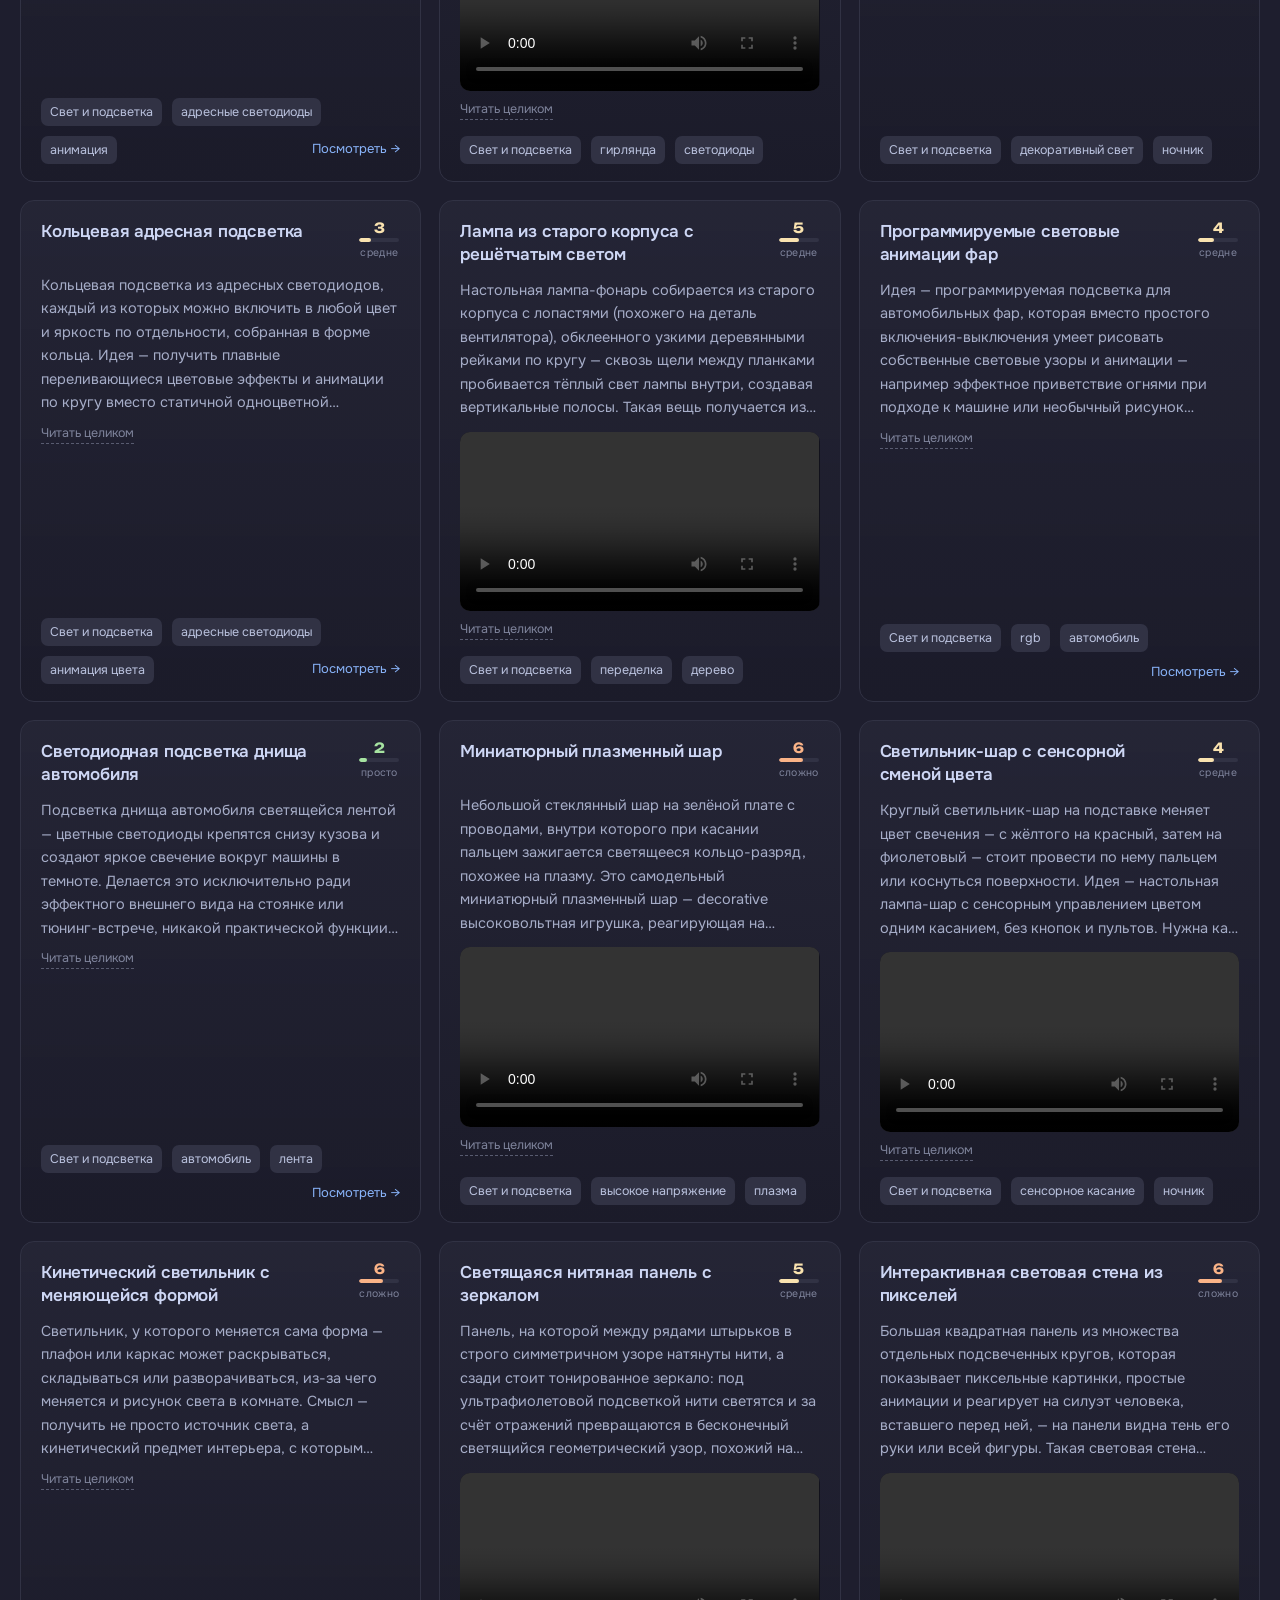
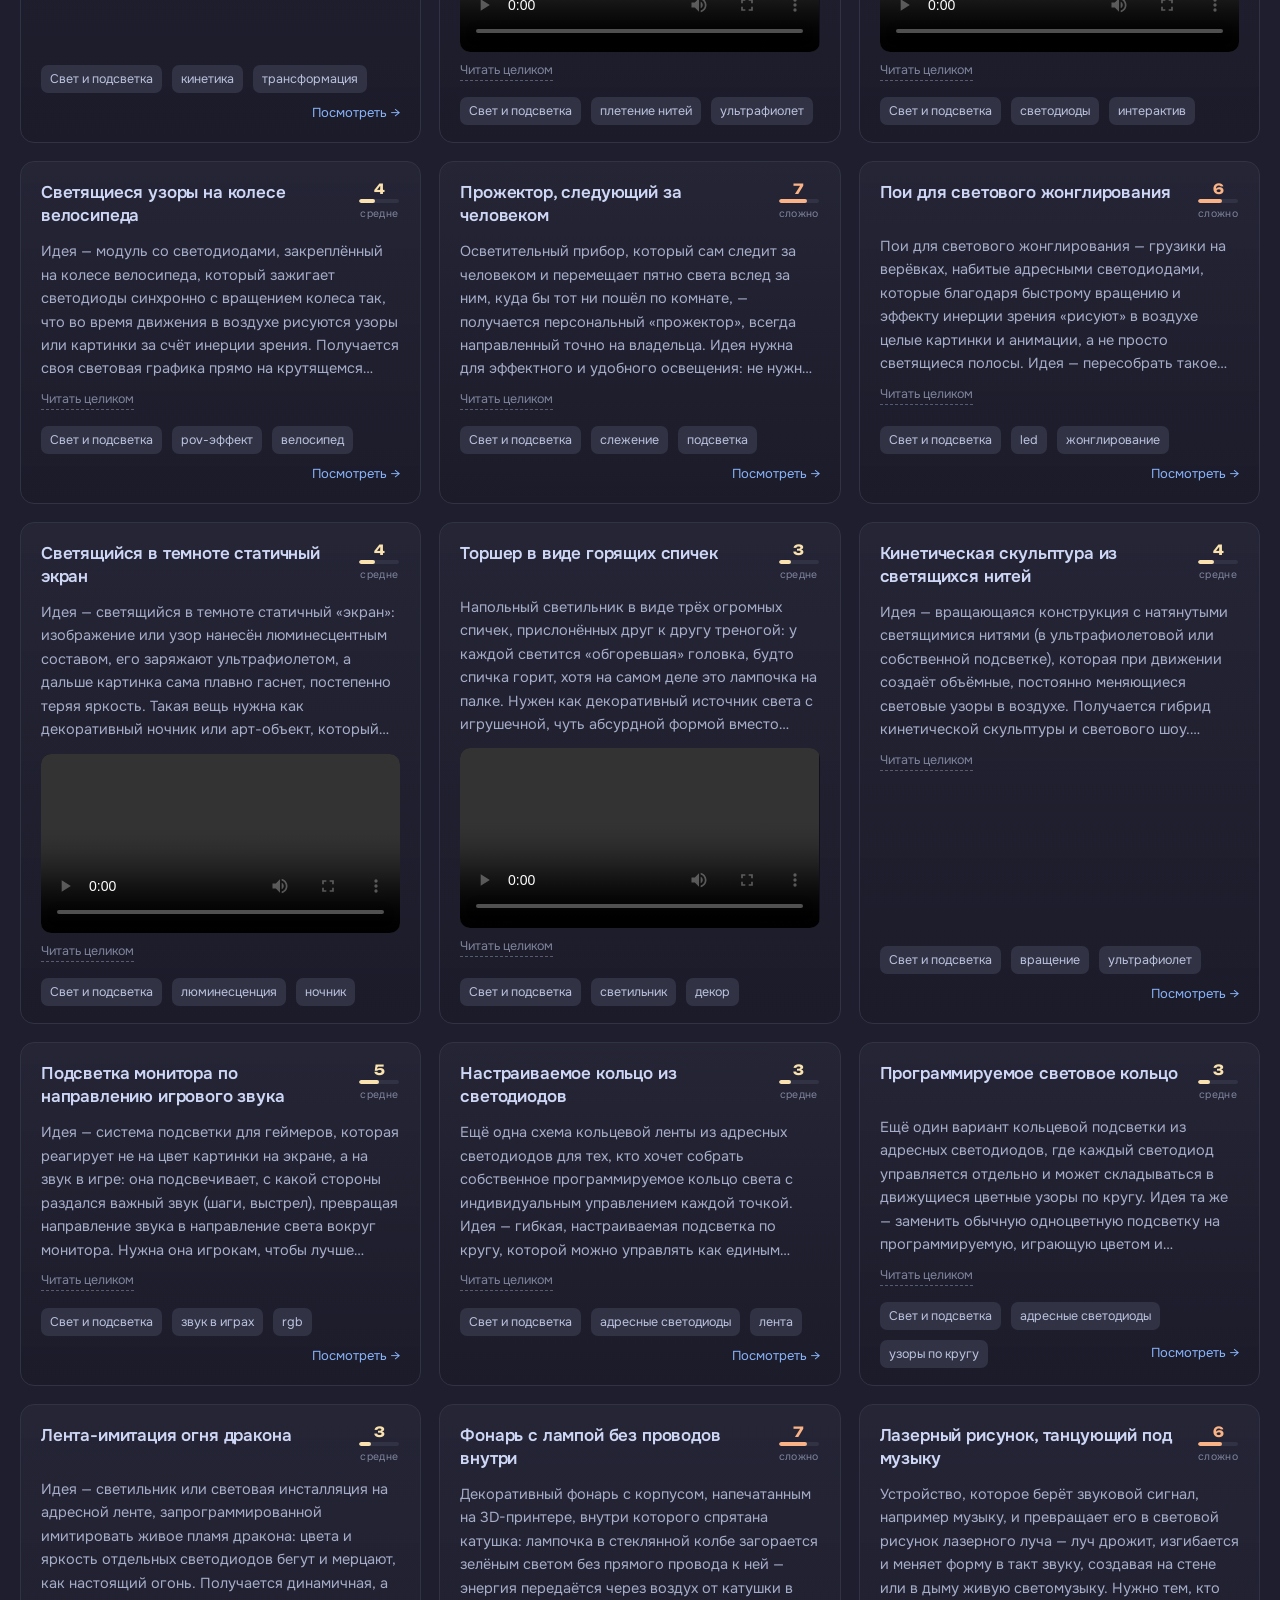
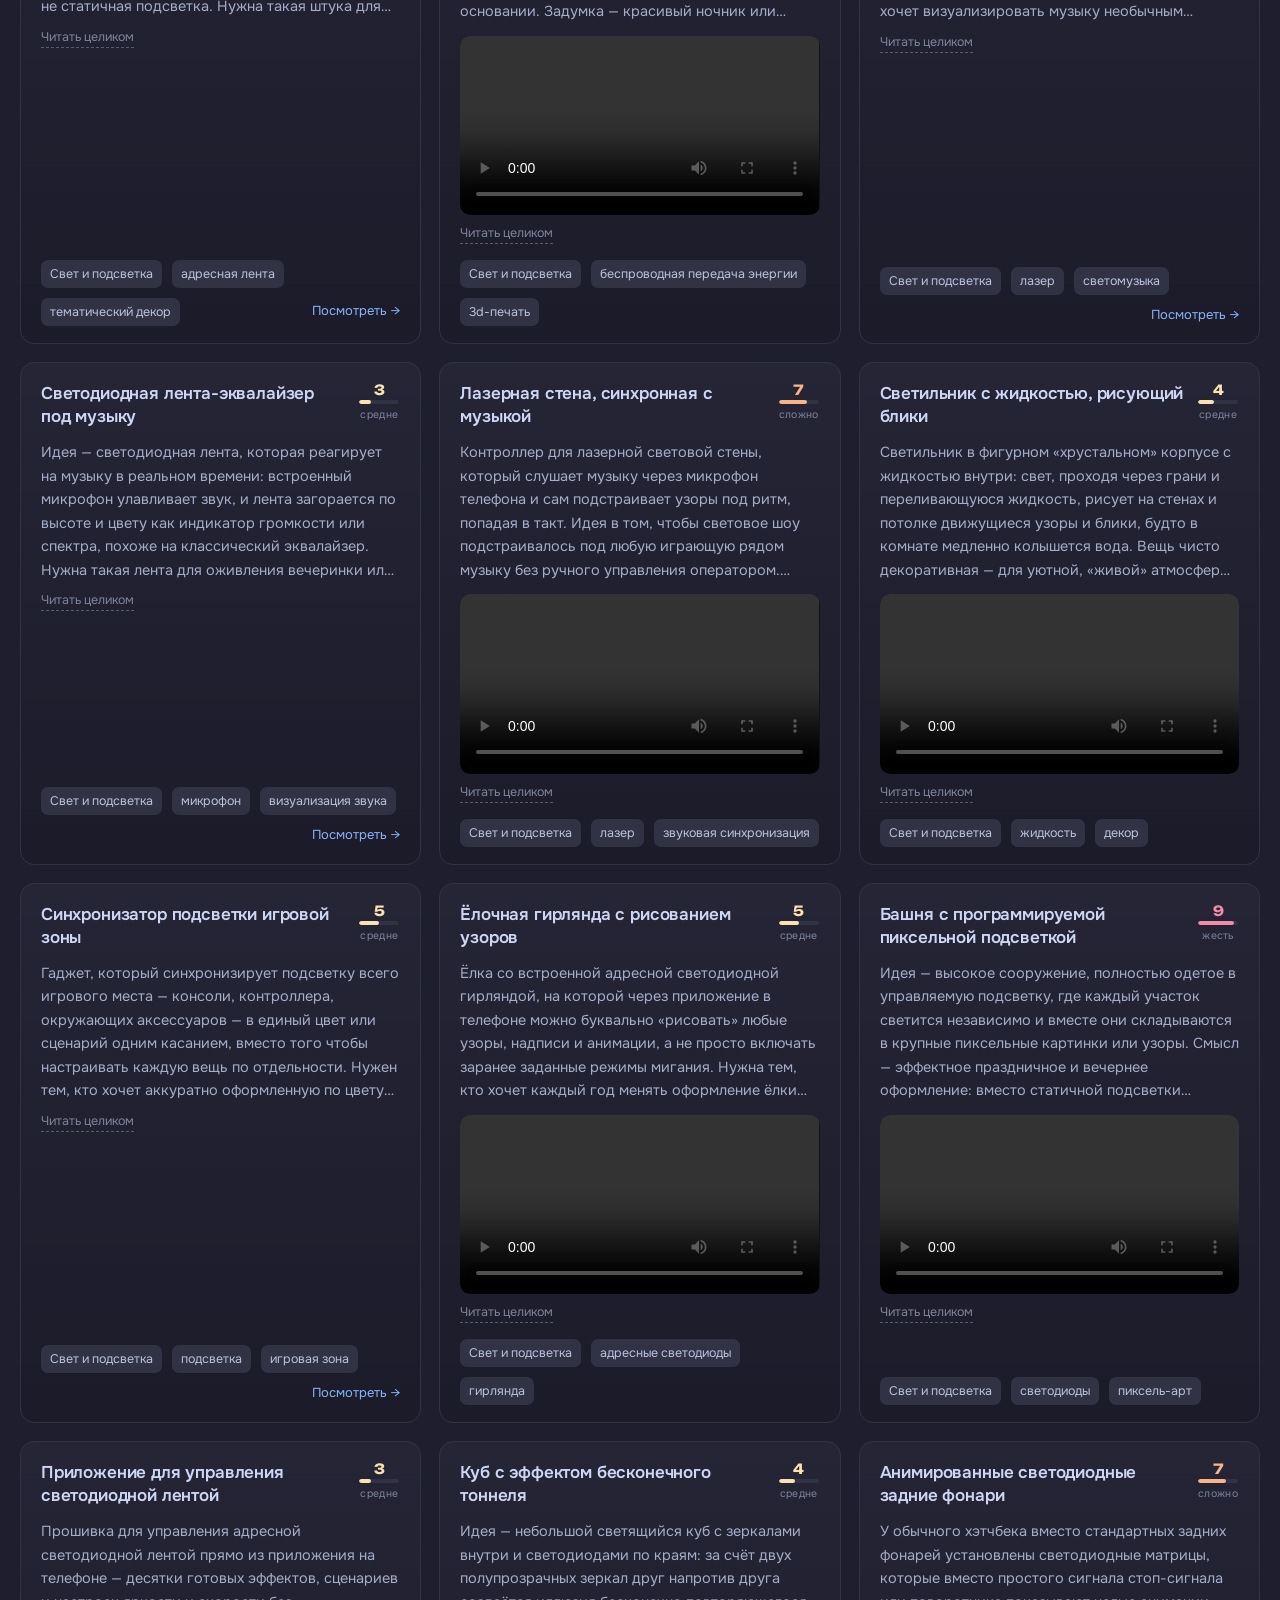
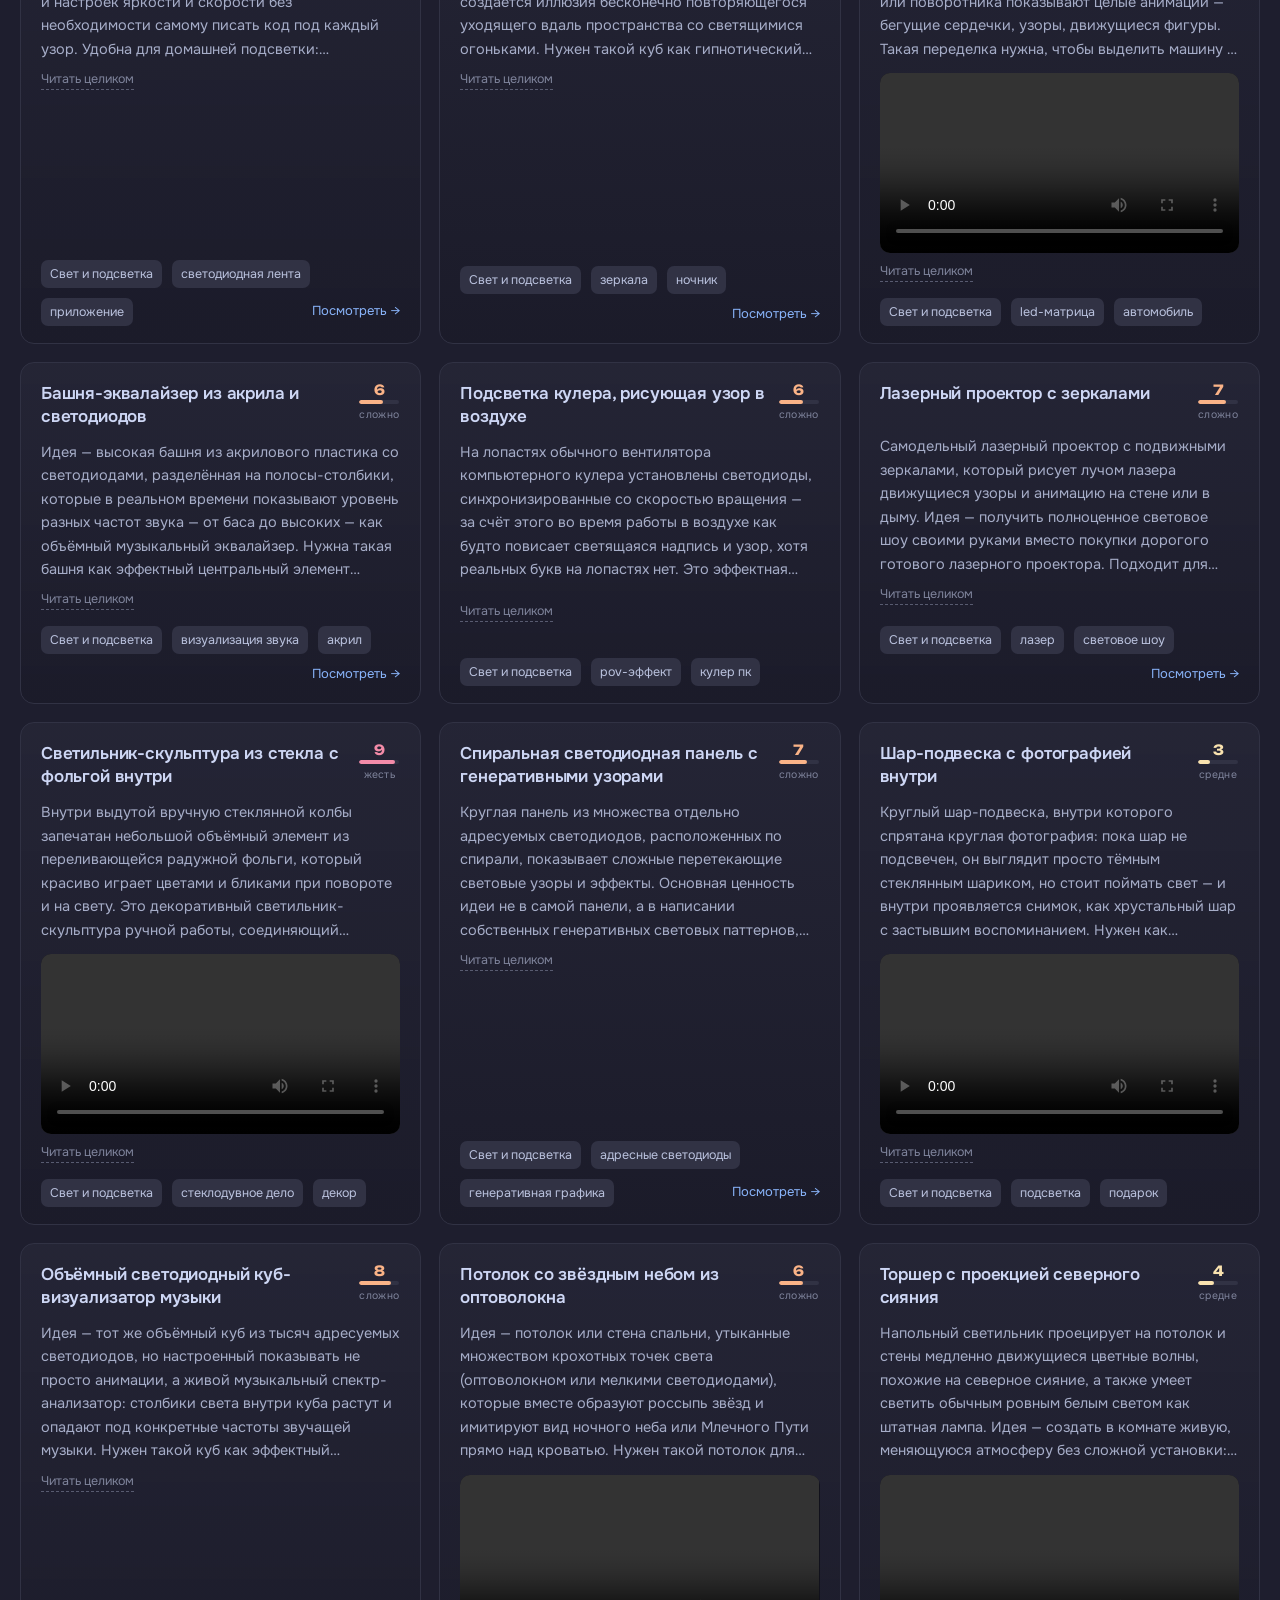
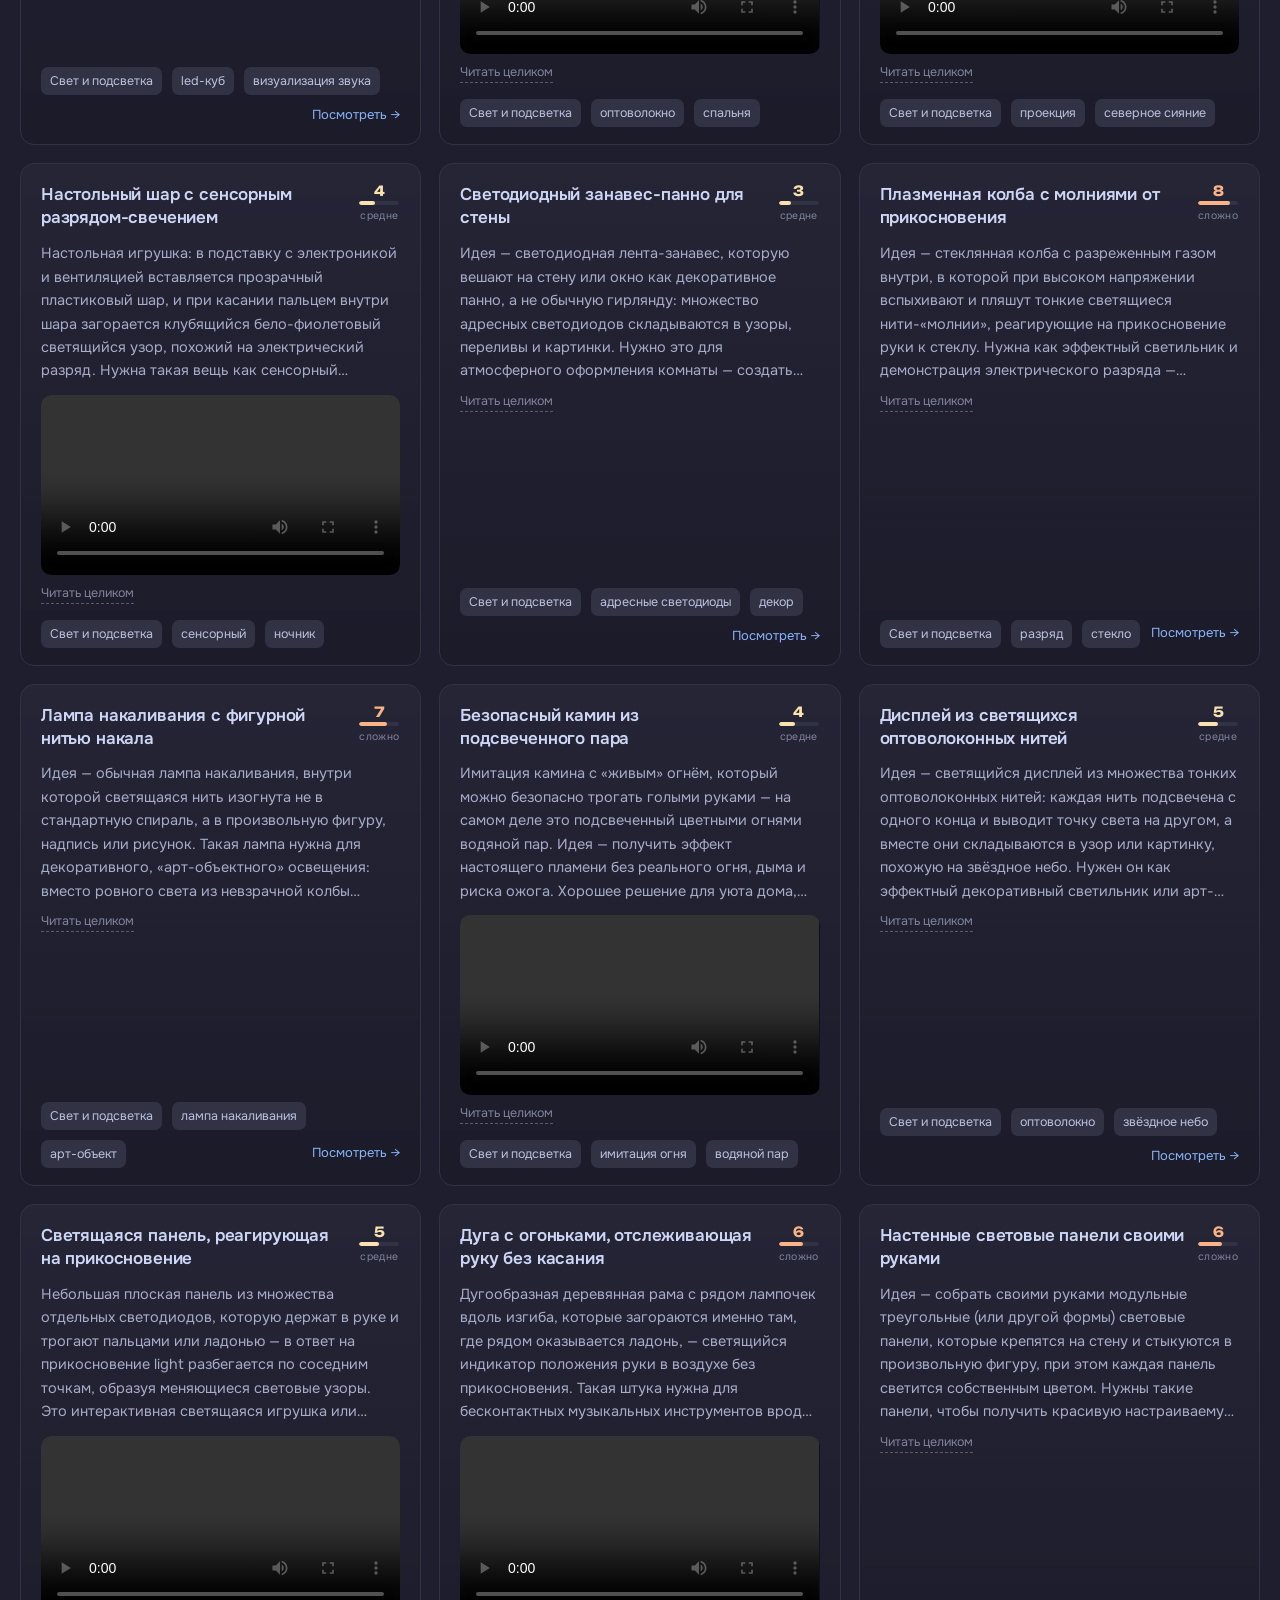
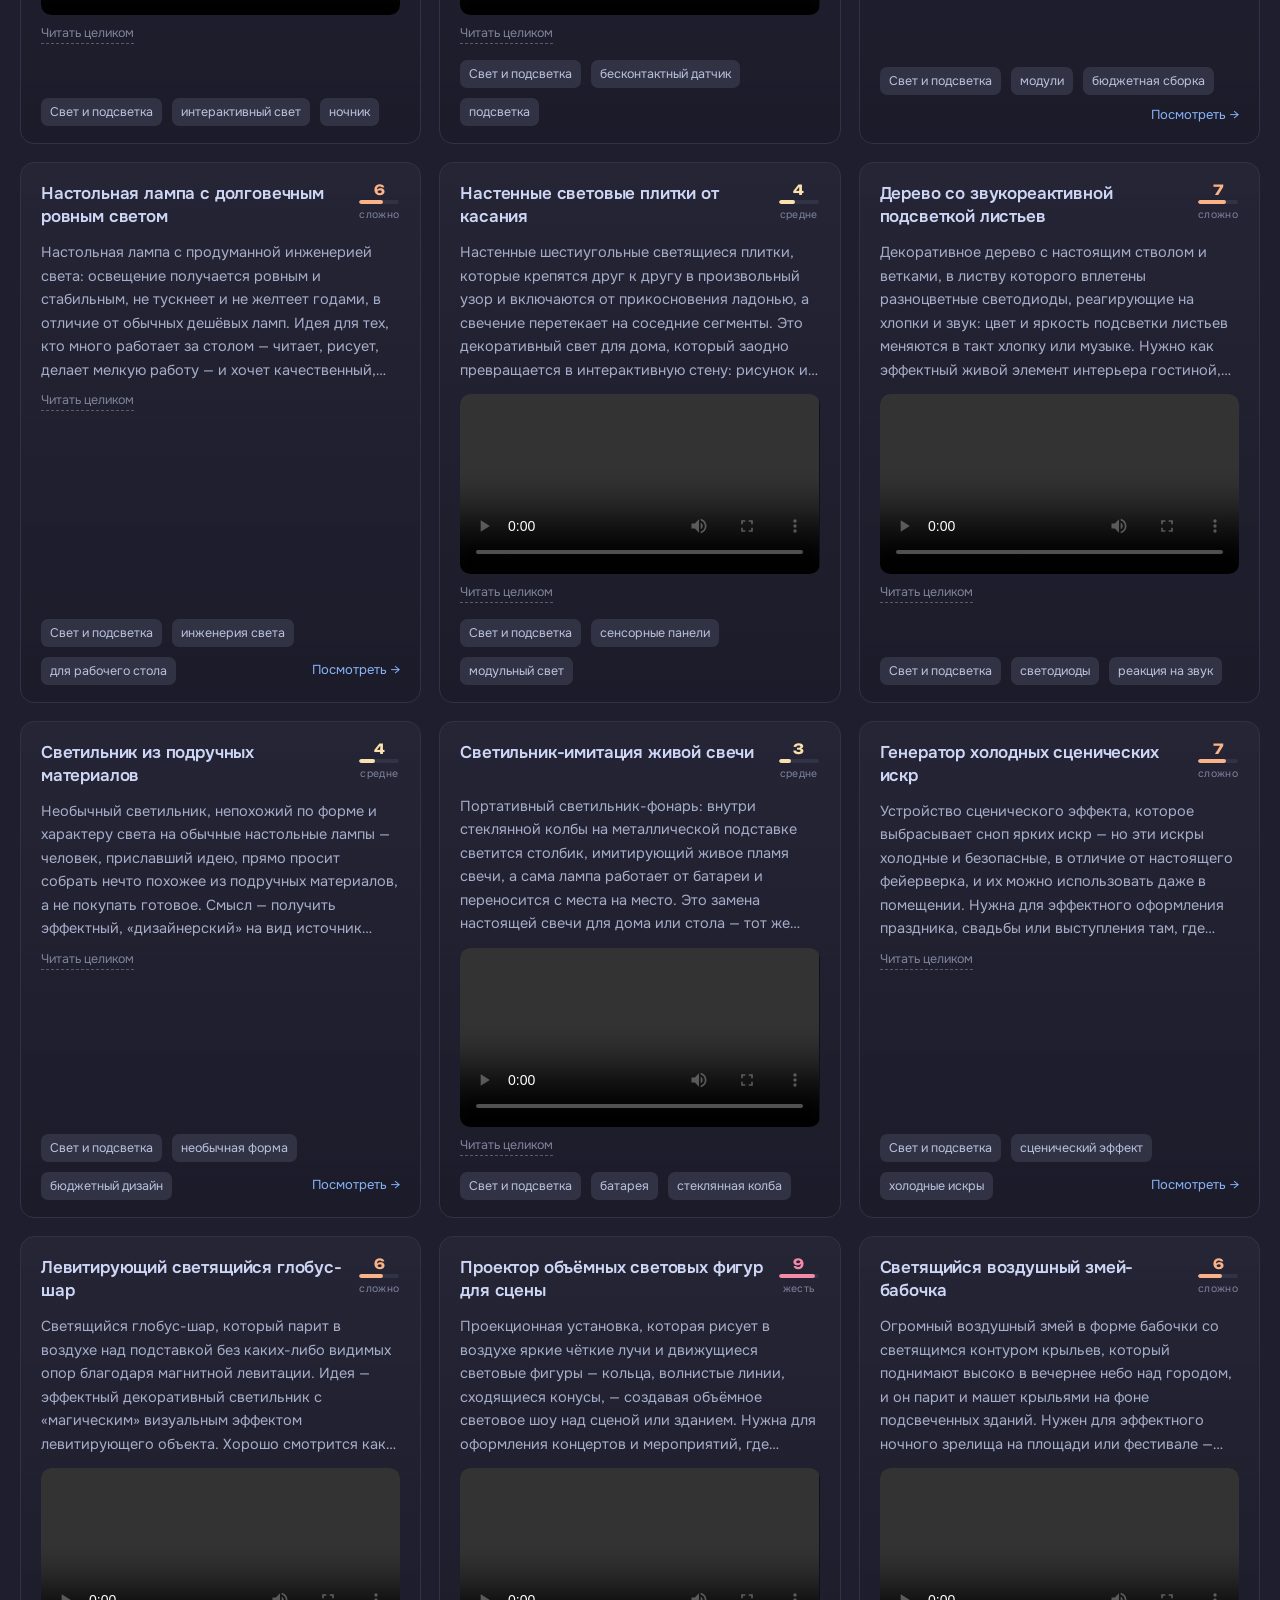
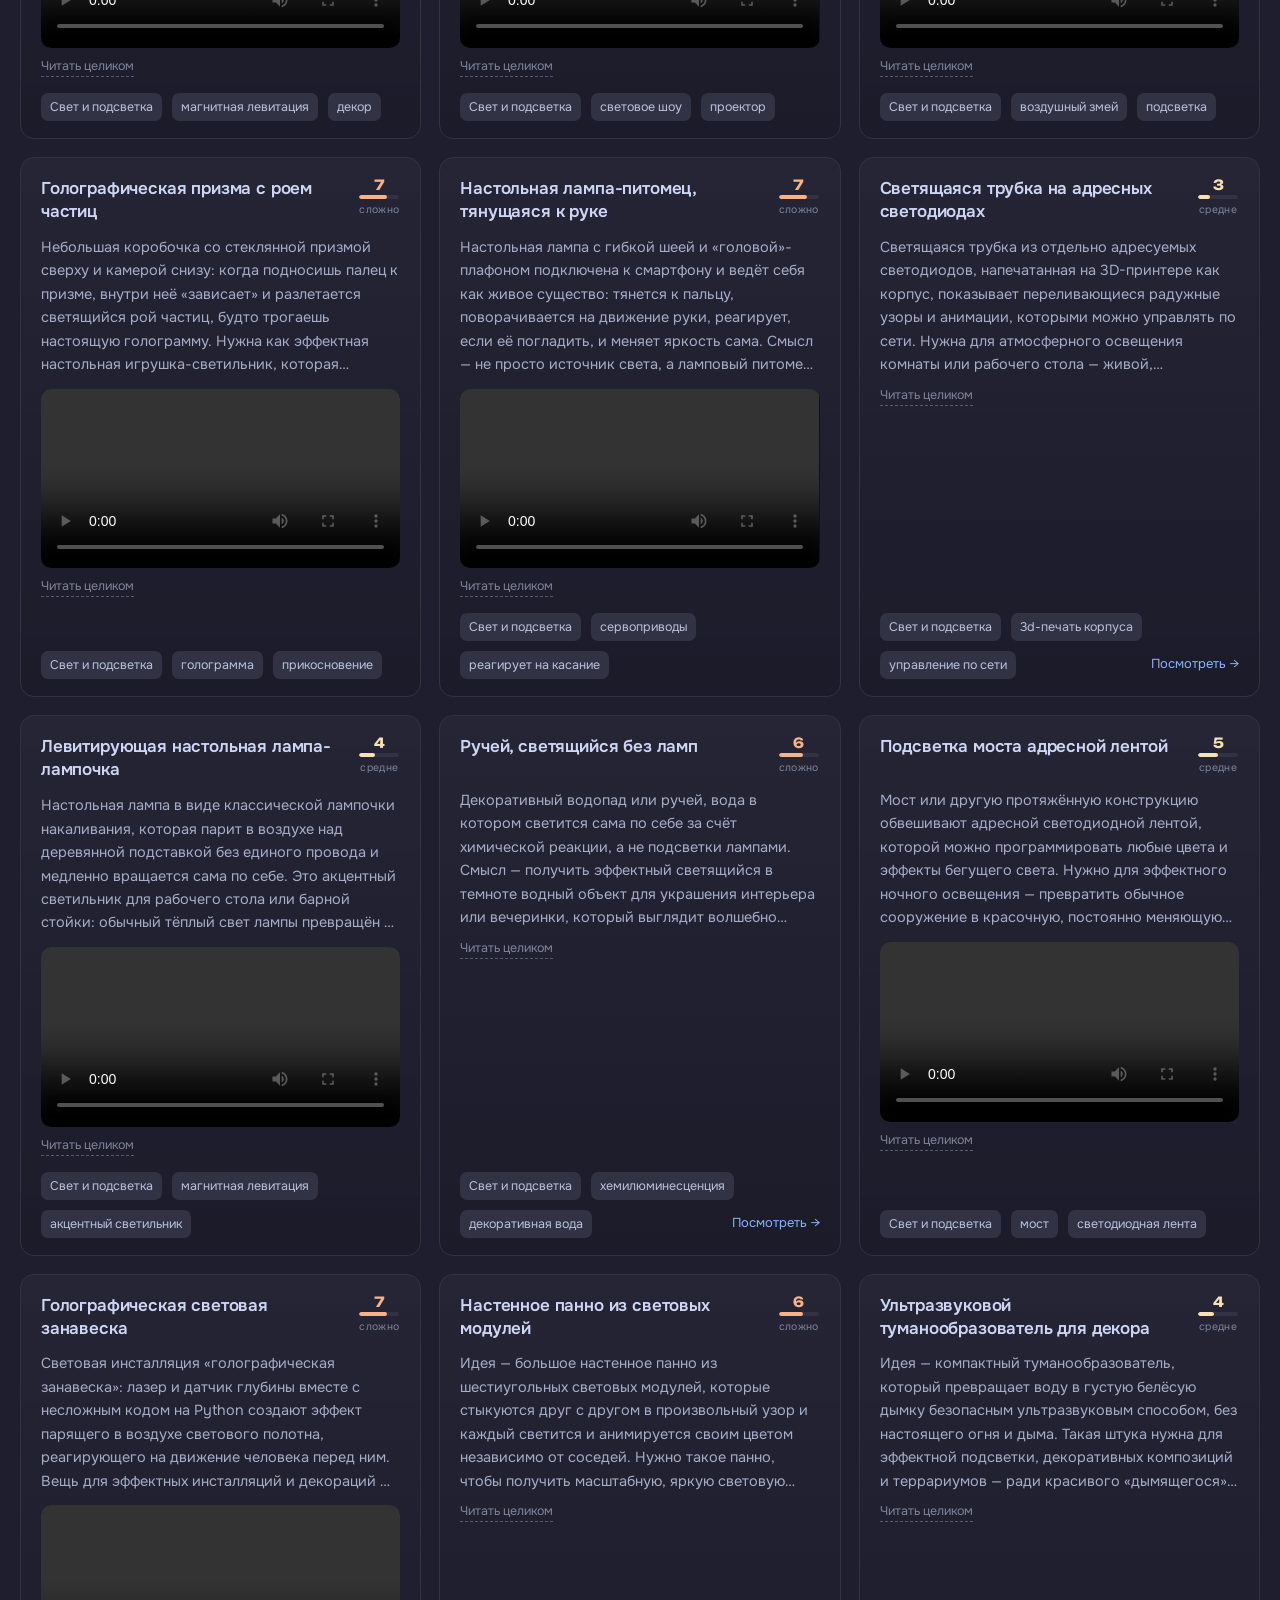
==== commit 43f48541: "Add favourites, has-video and newest-first filters Catalog rows gain fav (ideas saved to the vault b" ====
--- a/index.html
+++ b/index.html
@@ -41,6 +41,10 @@
     <nav class="sections" id="sections" aria-label="Разделы"></nav>
 
     <div class="filters">
+      <div class="filter-group" role="group" aria-label="Подборка">
+        <span class="filter-label">Подборка</span>
+        <div class="chips" id="picks"></div>
+      </div>
       <div class="filter-group" role="group" aria-label="Сложность">
         <span class="filter-label">Сложность</span>
         <div class="chips" id="difficulty"></div>
--- a/assets/style.css
+++ b/assets/style.css
@@ -262,6 +262,13 @@
 
 .chip[aria-pressed="true"] .num { color: var(--mauve); }
 
+/* favourites get their own accent so the toggle reads as "starred", not just "on" */
+.chip-fav[aria-pressed="true"] {
+  background: rgba(249,226,175,.14);
+  border-color: var(--yellow);
+}
+.chip-fav[aria-pressed="true"] .num { color: var(--yellow); }
+
 .filters {
   display: flex;
   align-items: center;
@@ -390,6 +397,11 @@
   padding: 4px 9px;
 }
 
+.tag-fav {
+  color: var(--yellow);
+  background: rgba(249,226,175,.12);
+}
+
 .src {
   margin-left: auto;
   font-size: 13px;
@@ -447,11 +459,18 @@
 .d-crazy .diff-num { color: var(--red); }
 .d-crazy .diff-bar i { background: var(--red); }
 
-.card video {
+.card video,
+.card .shot {
   width: 100%;
   border-radius: 10px;
   background: var(--crust);
   display: block;
+}
+
+/* кадр из поста: карточка без ролика иначе выглядит пустой */
+.card .shot {
+  max-height: 260px;
+  object-fit: cover;
 }
 
 mark {
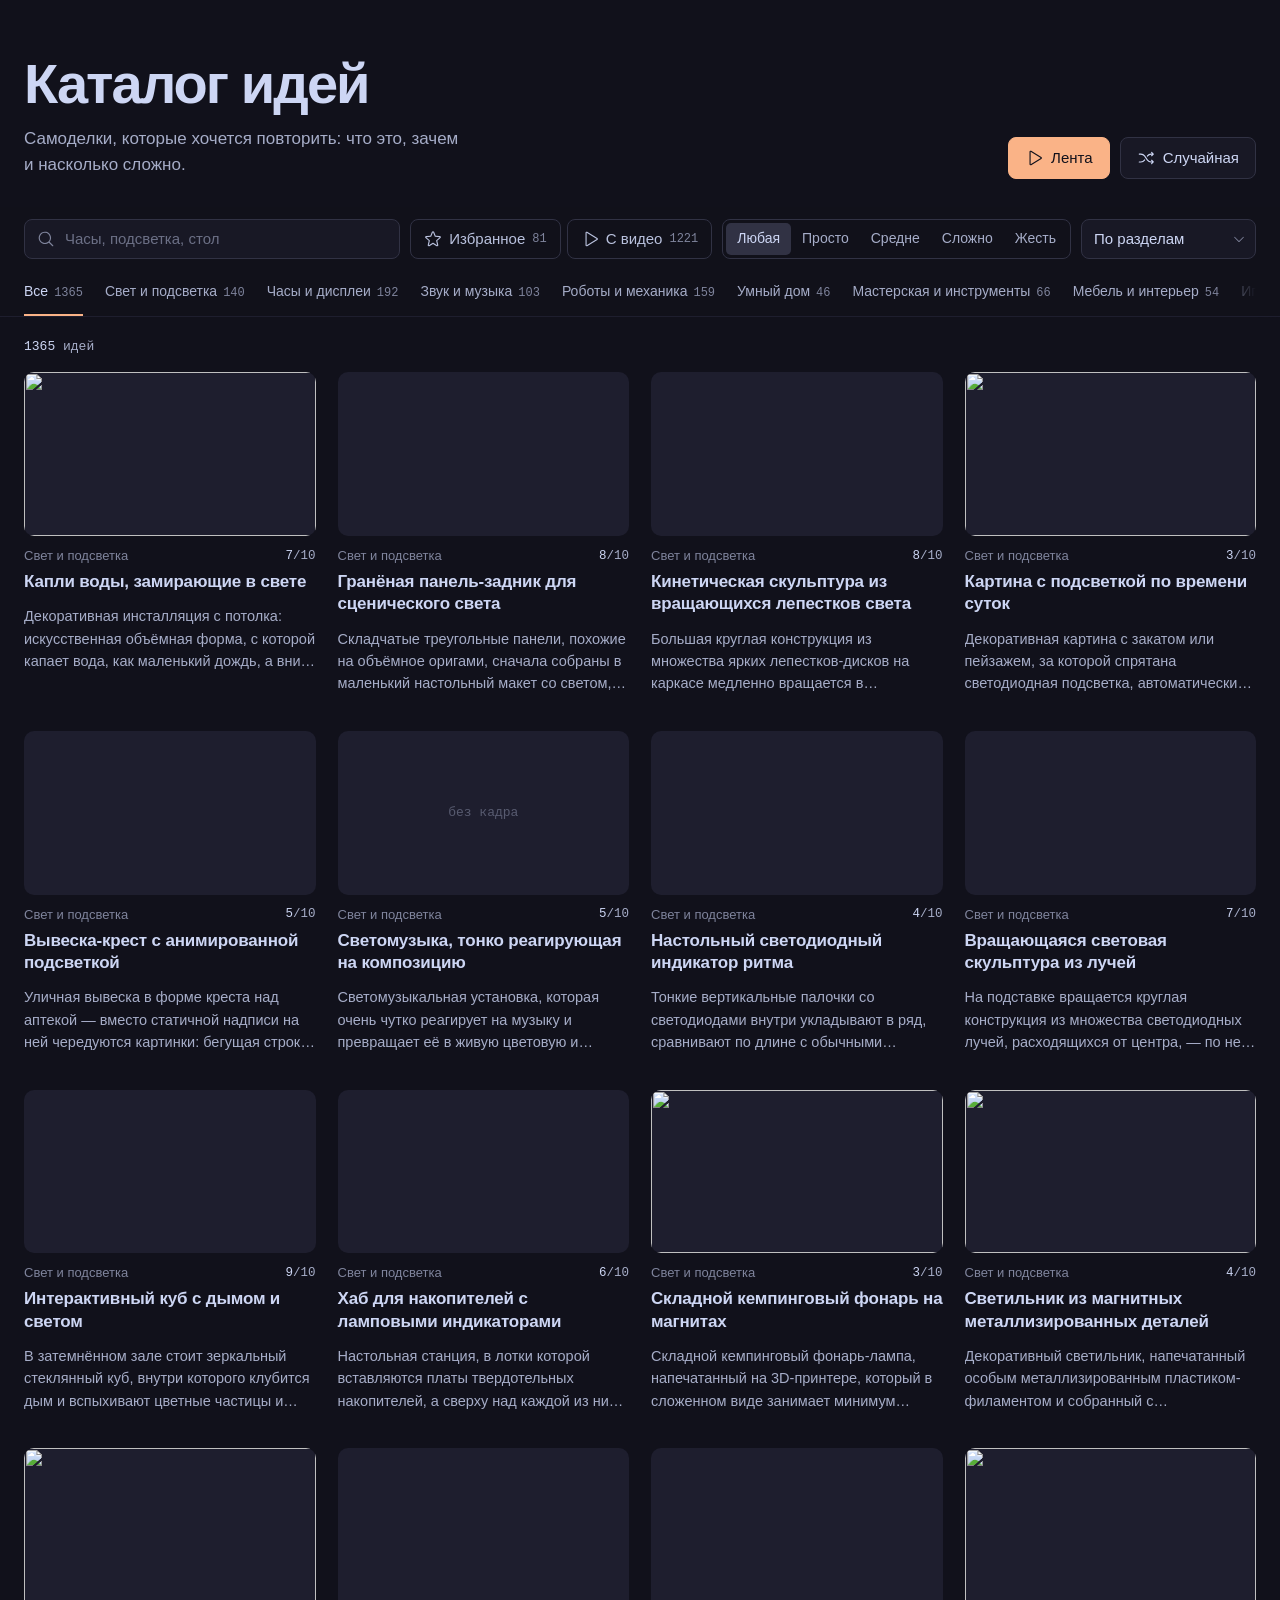
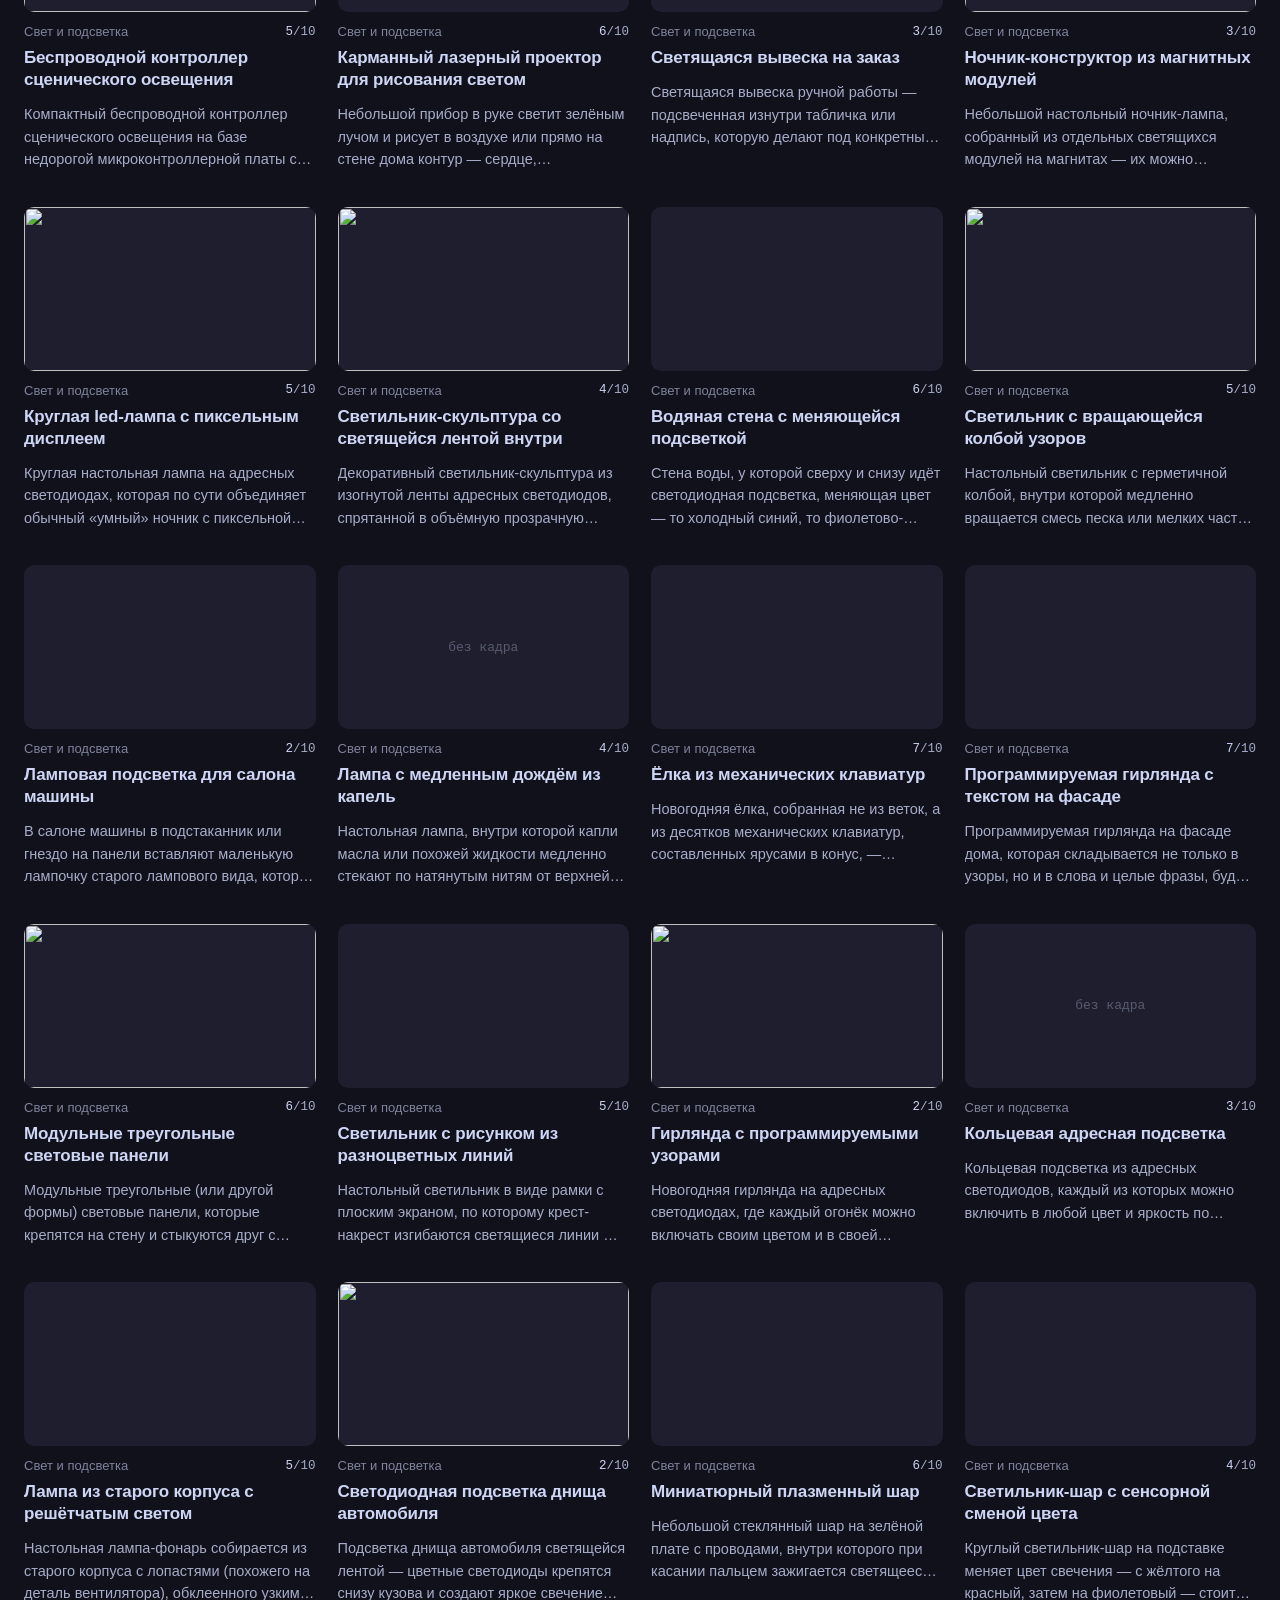
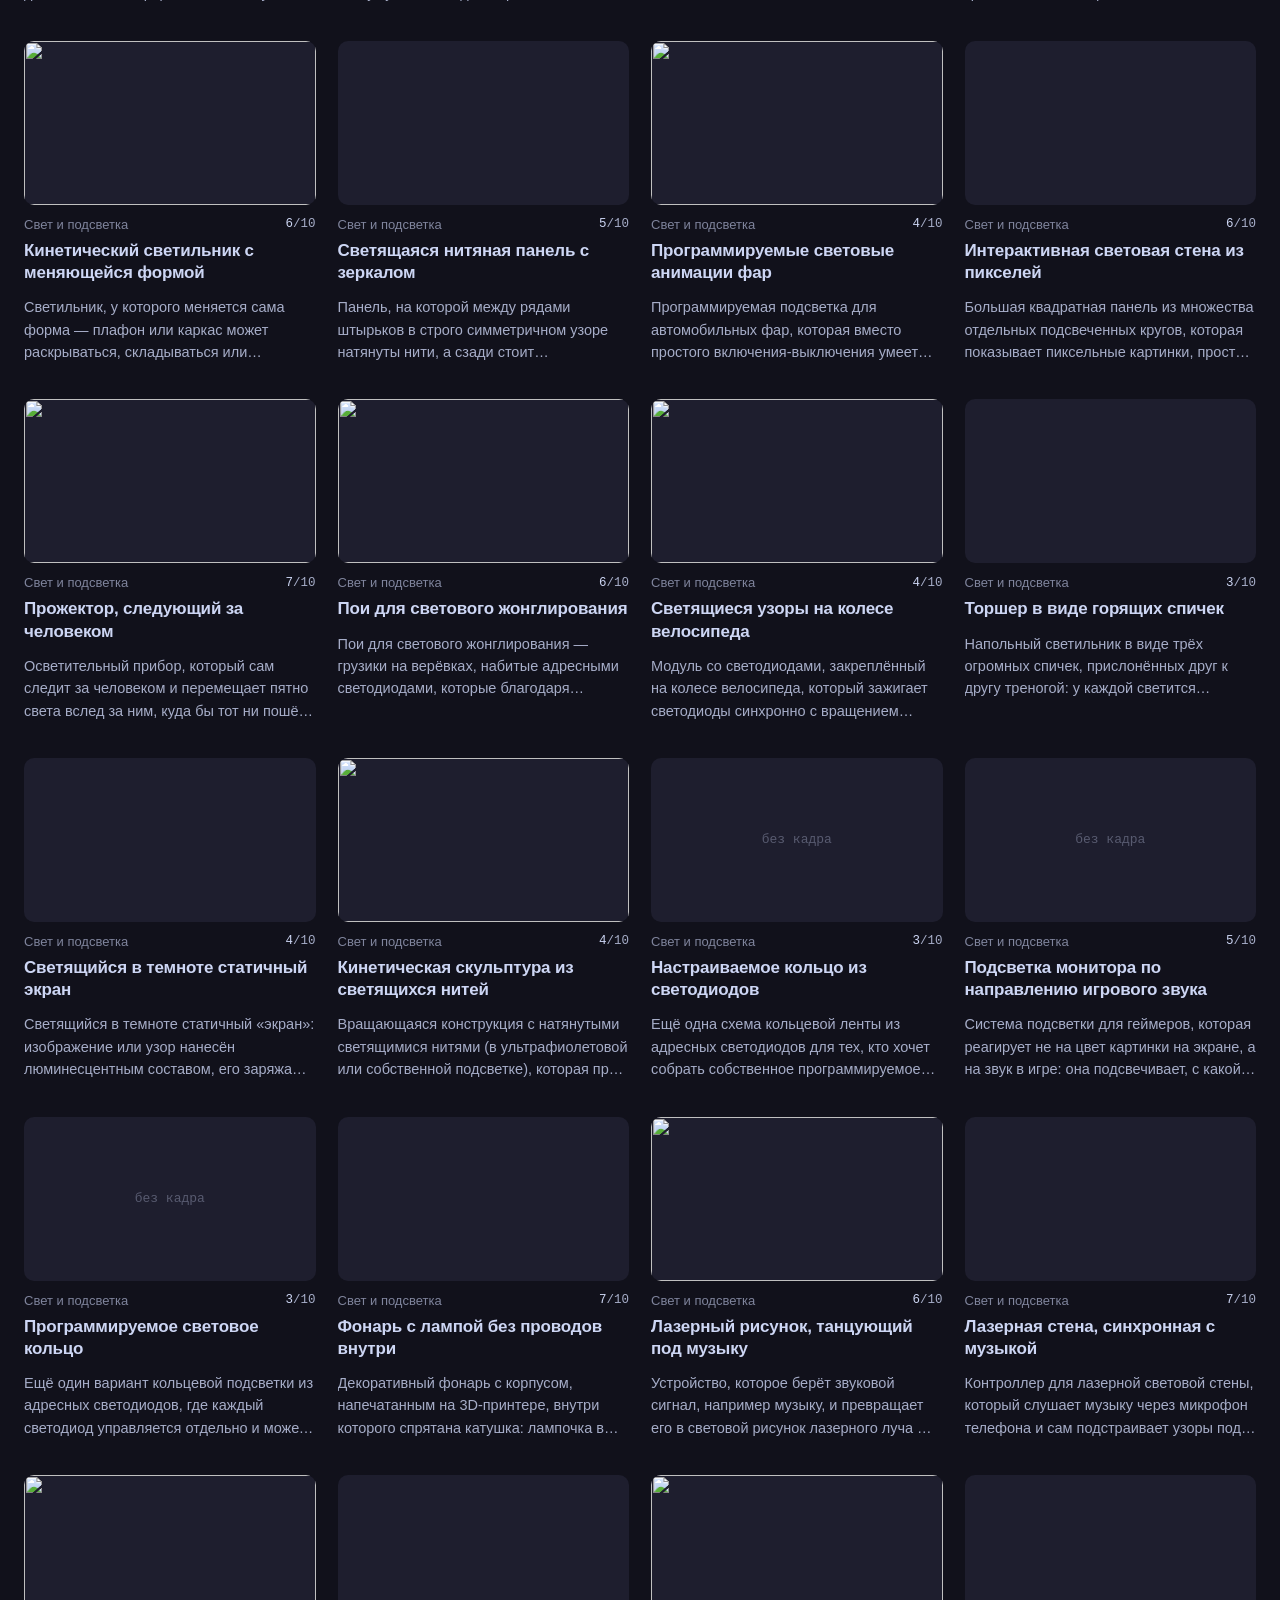
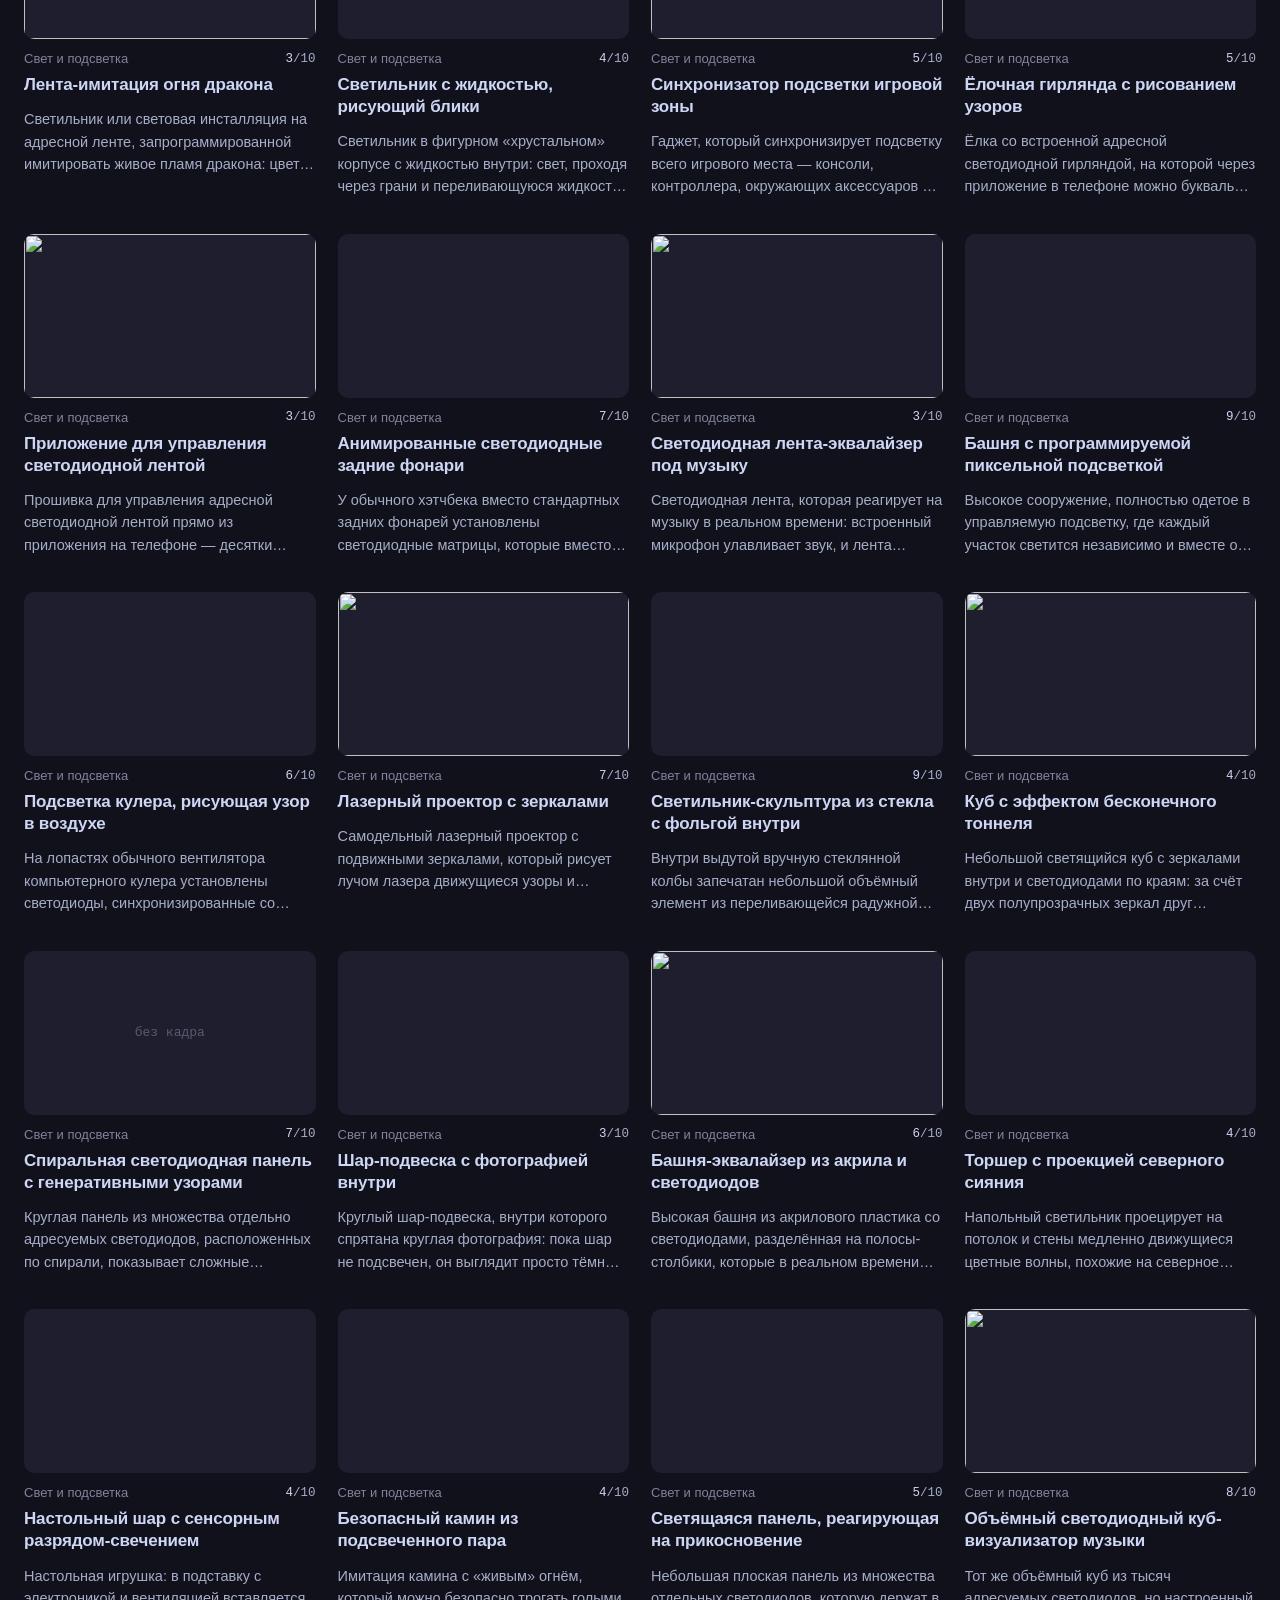
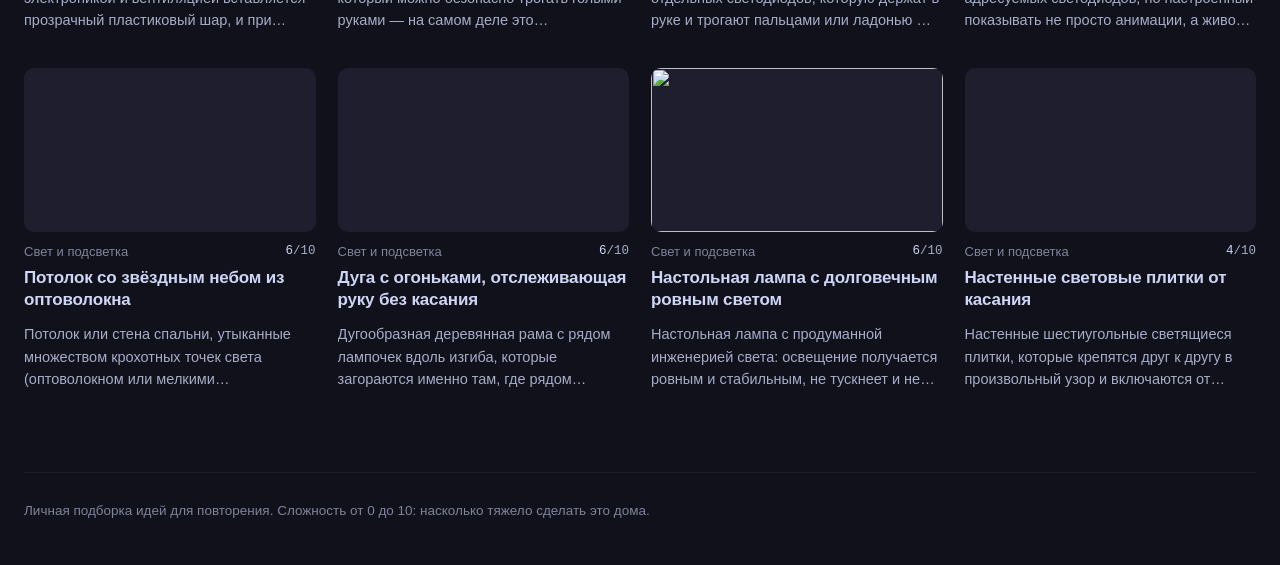
==== commit 441cd2a8: "Redesign grid and feed around the pictures The grid was text cards under purple glows with pills eve" ====
--- a/index.html
+++ b/index.html
@@ -3,74 +3,73 @@
 <head>
 <meta charset="utf-8">
 <meta name="viewport" content="width=device-width, initial-scale=1">
-<title>Каталог идей — что можно смастерить</title>
+<title>Каталог идей: что можно смастерить</title>
 <meta name="description" content="Справочник самодельных проектов: что можно собрать своими руками, зачем это нужно и насколько сложно повторить.">
-<link rel="preconnect" href="https://fonts.googleapis.com">
-<link rel="preconnect" href="https://fonts.gstatic.com" crossorigin>
-<link href="https://fonts.googleapis.com/css2?family=Onest:wght@400;500;600&family=Unbounded:wght@600;700&display=swap" rel="stylesheet">
+<meta name="theme-color" content="#11111b">
+<link rel="preload" href="assets/fonts/geist-cyrillic.woff2" as="font" type="font/woff2" crossorigin>
+<link rel="stylesheet" href="assets/base.css">
 <link rel="stylesheet" href="assets/style.css">
-<link rel="icon" href="data:image/svg+xml,<svg xmlns='http://www.w3.org/2000/svg' viewBox='0 0 32 32'><text y='26' font-size='26'>&#128161;</text></svg>">
+<link rel="icon" href="assets/favicon.svg" type="image/svg+xml">
 </head>
 <body>
 
-<header class="top">
-  <div class="wrap top-inner">
-    <div class="brand">
-      <span class="brand-mark" aria-hidden="true"></span>
-      <div>
-        <h1>Каталог идей</h1>
-        <p class="tagline">Что можно смастерить своими руками и зачем оно нужно</p>
-      </div>
-    </div>
-    <div class="counter" id="counter" aria-live="polite"></div>
+<header class="head wrap">
+  <div class="head-text">
+    <h1>Каталог идей</h1>
+    <p class="lede">Самоделки, которые хочется повторить: что это, зачем и насколько сложно.</p>
+  </div>
+  <div class="head-actions">
+    <a class="btn btn-primary" href="feed.html">
+      <svg class="i" aria-hidden="true"><use href="assets/icons.svg#play"/></svg>Лента
+    </a>
+    <button type="button" id="lucky" class="btn">
+      <svg class="i" aria-hidden="true"><use href="assets/icons.svg#shuffle"/></svg>Случайная
+    </button>
   </div>
 </header>
 
-<div class="controls">
-  <div class="wrap">
-    <div class="search-row">
-      <div class="search">
-        <svg viewBox="0 0 24 24" aria-hidden="true"><circle cx="11" cy="11" r="7"/><path d="M20 20l-4-4"/></svg>
-        <input type="search" id="q" placeholder="Искать идею — «часы», «подсветка», «стол»…" autocomplete="off" spellcheck="false">
-        <button type="button" id="clear-q" class="clear" title="Очистить" hidden>&times;</button>
-      </div>
-      <a class="lucky feed-link" href="feed.html">Листать лентой</a>
-      <button type="button" id="lucky" class="lucky">Случайная идея</button>
-    </div>
+<div class="bar">
+  <div class="wrap bar-inner">
+    <label class="search">
+      <svg class="i" aria-hidden="true"><use href="assets/icons.svg#search"/></svg>
+      <span class="sr">Поиск</span>
+      <input type="search" id="q" placeholder="Часы, подсветка, стол" autocomplete="off" spellcheck="false">
+      <button type="button" id="clear-q" class="clear" hidden>
+        <svg class="i" aria-hidden="true"><use href="assets/icons.svg#close"/></svg><span class="sr">Очистить</span>
+      </button>
+    </label>
 
-    <nav class="sections" id="sections" aria-label="Разделы"></nav>
-
-    <div class="filters">
-      <div class="filter-group" role="group" aria-label="Подборка">
-        <span class="filter-label">Подборка</span>
-        <div class="chips" id="picks"></div>
-      </div>
-      <div class="filter-group" role="group" aria-label="Сложность">
-        <span class="filter-label">Сложность</span>
-        <div class="chips" id="difficulty"></div>
-      </div>
-      <div class="filter-group">
-        <span class="filter-label">Порядок</span>
-        <div class="chips" id="sort"></div>
-      </div>
-      <button type="button" id="reset" class="reset" hidden>Сбросить всё</button>
+    <div class="controls">
+      <div class="toggles" id="picks" role="group" aria-label="Подборка"></div>
+      <div class="seg" id="difficulty" role="group" aria-label="Сложность"></div>
+      <label class="select">
+        <span class="sr">Порядок</span>
+        <select id="sort"></select>
+        <svg class="i" aria-hidden="true"><use href="assets/icons.svg#caret"/></svg>
+      </label>
     </div>
   </div>
+
+  <nav class="wrap tabs" id="sections" aria-label="Разделы"></nav>
 </div>
 
 <main class="wrap">
+  <div class="status">
+    <p class="count" id="counter" aria-live="polite"></p>
+    <button type="button" id="reset" class="link" hidden>Сбросить фильтры</button>
+  </div>
+
   <div id="empty" class="empty" hidden>
     <p class="empty-title">Ничего не нашлось</p>
     <p>Попробуй другое слово или сбрось фильтры.</p>
   </div>
-  <div id="grid" class="grid"></div>
+
+  <div id="grid" class="grid" aria-busy="true"></div>
   <div id="sentinel" class="sentinel"></div>
 </main>
 
-<footer class="foot">
-  <div class="wrap">
-    <p>Личная подборка идей для повторения. Сложность — субъективная оценка того, насколько тяжело сделать это дома.</p>
-  </div>
+<footer class="foot wrap">
+  <p>Личная подборка идей для повторения. Сложность от 0 до 10: насколько тяжело сделать это дома.</p>
 </footer>
 
 <script src="assets/app.js"></script>
--- a/assets/base.css
+++ b/assets/base.css
@@ -0,0 +1,90 @@
+/* Shared tokens for the grid and the feed: Catppuccin Mocha, one accent (peach). */
+
+@font-face {
+  font-family: Geist;
+  src: url(fonts/geist-cyrillic.woff2) format("woff2");
+  font-weight: 400 700;
+  font-display: swap;
+  unicode-range: U+0301, U+0400-045F, U+0490-0491, U+04B0-04B1, U+2116;
+}
+@font-face {
+  font-family: Geist;
+  src: url(fonts/geist-latin.woff2) format("woff2");
+  font-weight: 400 700;
+  font-display: swap;
+  unicode-range: U+0000-00FF, U+0131, U+0152-0153, U+02BB-02BC, U+02C6, U+02DA, U+02DC,
+    U+2000-206F, U+20AC, U+2122, U+2191, U+2193, U+2212, U+2215, U+FEFF, U+FFFD;
+}
+@font-face {
+  font-family: "Geist Mono";
+  src: url(fonts/geist-mono-cyrillic.woff2) format("woff2");
+  font-weight: 400 600;
+  font-display: swap;
+  unicode-range: U+0301, U+0400-045F, U+0490-0491, U+04B0-04B1, U+2116;
+}
+@font-face {
+  font-family: "Geist Mono";
+  src: url(fonts/geist-mono-latin.woff2) format("woff2");
+  font-weight: 400 600;
+  font-display: swap;
+  unicode-range: U+0000-00FF, U+2000-206F, U+2212, U+2215;
+}
+
+:root {
+  --crust:    #11111b;
+  --mantle:   #181825;
+  --base:     #1e1e2e;
+  --surface0: #313244;
+  --surface1: #45475a;
+  --surface2: #585b70;
+  --overlay0: #6c7086;
+  --overlay1: #7f849c;
+  --subtext0: #a6adc8;
+  --subtext1: #bac2de;
+  --text:     #cdd6f4;
+  --peach:    #fab387;
+
+  --accent: var(--peach);
+  --on-accent: var(--crust);
+  /* one radius for everything that is not a thumbnail */
+  --r: 8px;
+  --sans: Geist, -apple-system, BlinkMacSystemFont, "Segoe UI", sans-serif;
+  --mono: "Geist Mono", ui-monospace, SFMono-Regular, Menlo, monospace;
+  --ease: cubic-bezier(.16, 1, .3, 1);
+
+  color-scheme: dark;
+}
+
+* { box-sizing: border-box; }
+
+body {
+  margin: 0;
+  background: var(--crust);
+  color: var(--text);
+  font: 400 15px/1.55 var(--sans);
+  -webkit-font-smoothing: antialiased;
+  text-rendering: optimizeLegibility;
+}
+
+button, input, select { font: inherit; color: inherit; }
+
+.i {
+  width: 18px;
+  height: 18px;
+  flex: none;
+  fill: currentColor;
+}
+
+.sr {
+  position: absolute;
+  width: 1px;
+  height: 1px;
+  overflow: hidden;
+  clip: rect(0 0 0 0);
+  white-space: nowrap;
+}
+
+:focus-visible {
+  outline: 2px solid var(--accent);
+  outline-offset: 2px;
+}
--- a/assets/style.css
+++ b/assets/style.css
@@ -1,530 +1,426 @@
-/* Catppuccin Mocha */
-:root {
-  --crust:    #11111b;
-  --mantle:   #181825;
-  --base:     #1e1e2e;
-  --surface0: #313244;
-  --surface1: #45475a;
-  --surface2: #585b70;
-  --overlay0: #6c7086;
-  --overlay1: #7f849c;
-  --subtext0: #a6adc8;
-  --subtext1: #bac2de;
-  --text:     #cdd6f4;
-  --mauve:    #cba6f7;
-  --blue:     #89b4fa;
-  --sapphire: #74c7ec;
-  --teal:     #94e2d5;
-  --green:    #a6e3a1;
-  --yellow:   #f9e2af;
-  --peach:    #fab387;
-  --red:      #f38ba8;
-
-  --radius: 14px;
-  --gap: 18px;
-}
-
-* { box-sizing: border-box; }
-
-html { scroll-behavior: smooth; }
-
-body {
-  margin: 0;
-  background:
-    radial-gradient(1100px 520px at 12% -8%, rgba(203,166,247,.13), transparent 60%),
-    radial-gradient(900px 480px at 92% -2%, rgba(137,180,250,.10), transparent 62%),
-    var(--base);
-  color: var(--text);
-  font: 16px/1.6 Onest, -apple-system, BlinkMacSystemFont, "Segoe UI", sans-serif;
-  -webkit-font-smoothing: antialiased;
-}
+/* Grid view. Tokens and fonts live in base.css. */
 
 .wrap {
-  width: min(1240px, 100% - 40px);
+  width: min(1320px, 100% - 48px);
   margin-inline: auto;
-  min-width: 0;
-}
-
-/* длинные слова и ссылки в описаниях не должны растягивать сетку на узких экранах */
-.card, .grid, .sections { min-width: 0; }
-.card h2, .card p, .tag { overflow-wrap: anywhere; }
+}
 
 /* ==========================
-   ===      Шапка         ===
+   ===       Header       ===
    ========================== */
 
-.top {
-  padding: 42px 0 26px;
-}
-
-.top-inner {
-  display: flex;
-  align-items: flex-start;
+.head {
+  display: flex;
+  align-items: flex-end;
   justify-content: space-between;
-  gap: 24px;
+  gap: 24px 40px;
   flex-wrap: wrap;
-}
-
-.brand {
-  display: flex;
-  align-items: center;
-  gap: 16px;
-}
-
-.brand-mark {
-  width: 46px;
-  height: 46px;
-  flex: none;
-  border-radius: 13px;
-  background: linear-gradient(145deg, var(--mauve), var(--blue) 55%, var(--teal));
-  box-shadow: 0 10px 28px rgba(203,166,247,.28);
-  position: relative;
-}
-
-.brand-mark::after {
-  content: "";
-  position: absolute;
-  inset: 13px;
-  border-radius: 5px;
-  background: var(--crust);
-  clip-path: polygon(50% 0, 100% 38%, 82% 100%, 18% 100%, 0 38%);
+  padding: 56px 0 28px;
 }
 
 h1 {
   margin: 0;
-  font-family: Unbounded, Onest, sans-serif;
-  font-size: clamp(22px, 3.1vw, 31px);
-  font-weight: 600;
-  letter-spacing: -.02em;
-}
-
-.tagline {
-  margin: 3px 0 0;
+  font-size: clamp(34px, 5vw, 56px);
+  font-weight: 650;
+  letter-spacing: -.035em;
+  line-height: 1;
+}
+
+.lede {
+  margin: 14px 0 0;
+  max-width: 46ch;
   color: var(--subtext0);
-  font-size: 15px;
-}
-
-.counter {
-  color: var(--subtext1);
-  font-size: 14px;
-  font-variant-numeric: tabular-nums;
-  background: rgba(49,50,68,.55);
+  font-size: 17px;
+}
+
+.head-actions { display: flex; gap: 10px; }
+
+.btn {
+  display: inline-flex;
+  align-items: center;
+  gap: 8px;
+  height: 42px;
+  padding: 0 16px;
   border: 1px solid var(--surface0);
-  padding: 9px 15px;
-  border-radius: 999px;
+  border-radius: var(--r);
+  background: var(--mantle);
+  color: var(--text);
+  font-weight: 500;
+  text-decoration: none;
   white-space: nowrap;
-}
-
-.counter b { color: var(--text); font-weight: 600; }
+  cursor: pointer;
+  transition: border-color .2s, background .2s, transform .15s var(--ease);
+}
+.btn:hover { border-color: var(--surface2); }
+.btn:active { transform: translateY(1px); }
+
+.btn-primary {
+  border-color: var(--accent);
+  background: var(--accent);
+  color: var(--on-accent);
+}
+.btn-primary:hover { border-color: var(--accent); background: #fcc29d; }
 
 /* ==========================
-   ===     Управление     ===
+   ===      Toolbar       ===
    ========================== */
 
-.controls {
+.bar {
   position: sticky;
   top: 0;
-  z-index: 20;
-  padding: 14px 0 12px;
-  background: rgba(24,24,37,.86);
-  backdrop-filter: blur(14px);
-  border-bottom: 1px solid var(--surface0);
-}
-
-.search-row {
-  display: flex;
-  gap: 12px;
-  align-items: center;
+  z-index: 10;
+  background: rgba(17, 17, 27, .94);
+  border-bottom: 1px solid var(--base);
+  backdrop-filter: blur(12px);
+}
+
+.bar-inner {
+  display: flex;
+  align-items: center;
+  gap: 10px;
+  padding: 12px 0;
 }
 
 .search {
   position: relative;
+  display: flex;
+  align-items: center;
+  flex: 1 1 280px;
+  min-width: 0;
+  height: 40px;
+  border: 1px solid var(--surface0);
+  border-radius: var(--r);
+  background: var(--mantle);
+  color: var(--overlay1);
+  transition: border-color .2s;
+}
+.search:focus-within { border-color: var(--surface2); color: var(--subtext0); }
+.search > .i { margin-left: 12px; }
+
+.search input {
   flex: 1;
-  display: flex;
-  align-items: center;
-}
-
-.search svg {
-  position: absolute;
-  left: 15px;
-  width: 19px;
-  height: 19px;
-  fill: none;
-  stroke: var(--overlay1);
-  stroke-width: 2;
-  stroke-linecap: round;
-  pointer-events: none;
-}
-
-.search input {
+  min-width: 0;
+  height: 100%;
+  padding: 0 10px;
+  border: 0;
+  outline: 0;
+  background: none;
+  color: var(--text);
+}
+.search input::placeholder { color: var(--overlay0); }
+.search input::-webkit-search-cancel-button { display: none; }
+
+.clear {
+  display: grid;
+  place-items: center;
+  width: 32px;
+  height: 32px;
+  margin-right: 4px;
+  border: 0;
+  border-radius: 6px;
+  background: none;
+  color: var(--overlay1);
+  cursor: pointer;
+}
+.clear:hover { background: var(--surface0); color: var(--text); }
+.clear[hidden] { display: none; }
+
+.controls { display: flex; align-items: center; gap: 10px; flex: none; }
+
+.toggles, .seg { display: flex; flex: none; }
+.toggles { gap: 6px; }
+
+.toggle {
+  display: inline-flex;
+  align-items: center;
+  gap: 7px;
+  height: 40px;
+  padding: 0 13px;
+  border: 1px solid var(--surface0);
+  border-radius: var(--r);
+  background: none;
+  color: var(--subtext1);
+  white-space: nowrap;
+  cursor: pointer;
+  transition: border-color .2s, color .2s, background .2s;
+}
+.toggle:hover { border-color: var(--surface2); color: var(--text); }
+.toggle[aria-pressed="true"] {
+  border-color: var(--accent);
+  background: rgba(250, 179, 135, .1);
+  color: var(--text);
+}
+.toggle[aria-pressed="true"] .i { color: var(--accent); }
+.toggle .n, .tab .n { font: 12px var(--mono); color: var(--overlay1); }
+
+/* segmented control: one frame, the pressed part is filled */
+.seg {
+  height: 40px;
+  padding: 3px;
+  border: 1px solid var(--surface0);
+  border-radius: var(--r);
+}
+.seg button {
+  padding: 0 11px;
+  border: 0;
+  border-radius: 5px;
+  background: none;
+  color: var(--subtext0);
+  font-size: 14px;
+  white-space: nowrap;
+  cursor: pointer;
+  transition: background .2s, color .2s;
+}
+.seg button:hover { color: var(--text); }
+.seg button[aria-pressed="true"] { background: var(--surface0); color: var(--text); }
+
+.select {
+  position: relative;
+  display: flex;
+  align-items: center;
+  flex: none;
+  color: var(--overlay1);
+}
+.select select {
+  appearance: none;
+  height: 40px;
+  padding: 0 34px 0 12px;
+  border: 1px solid var(--surface0);
+  border-radius: var(--r);
+  background: var(--mantle);
+  color: var(--text);
+  cursor: pointer;
+}
+.select select:hover { border-color: var(--surface2); }
+.select .i { position: absolute; right: 10px; width: 14px; height: 14px; pointer-events: none; }
+
+/* sections: a quiet tab strip, scrolls sideways instead of wrapping into a wall */
+.tabs {
+  display: flex;
+  gap: 22px;
+  overflow-x: auto;
+  scrollbar-width: none;
+  mask-image: linear-gradient(90deg, #000 calc(100% - 40px), transparent);
+}
+.tabs::-webkit-scrollbar { display: none; }
+
+.tab {
+  flex: none;
+  display: inline-flex;
+  align-items: baseline;
+  gap: 6px;
+  padding: 10px 0 12px;
+  border: 0;
+  border-bottom: 2px solid transparent;
+  background: none;
+  color: var(--subtext0);
+  font-size: 14px;
+  white-space: nowrap;
+  cursor: pointer;
+  transition: color .2s, border-color .2s;
+}
+.tab:hover { color: var(--text); }
+.tab[aria-pressed="true"] { color: var(--text); border-bottom-color: var(--accent); }
+
+/* ==========================
+   ===        Grid        ===
+   ========================== */
+
+.status {
+  display: flex;
+  align-items: baseline;
+  gap: 16px;
+  padding: 22px 0 18px;
+}
+
+.count {
+  margin: 0;
+  color: var(--subtext0);
+  font: 13px var(--mono);
+}
+.count b { color: var(--text); font-weight: 500; }
+
+.link {
+  padding: 0;
+  border: 0;
+  background: none;
+  color: var(--accent);
+  font-size: 14px;
+  cursor: pointer;
+}
+.link:hover { text-decoration: underline; text-underline-offset: 3px; }
+
+.grid {
+  display: grid;
+  grid-template-columns: repeat(auto-fill, minmax(270px, 1fr));
+  gap: 36px 22px;
+}
+
+.tile {
+  display: flex;
+  flex-direction: column;
+  gap: 12px;
+  min-width: 0;
+  animation: rise .5s var(--ease) both;
+  animation-delay: calc(var(--k, 0) * 22ms);
+}
+
+@keyframes rise {
+  from { opacity: 0; transform: translateY(10px); }
+}
+
+.thumb {
+  position: relative;
+  display: block;
+  aspect-ratio: 16 / 9;   /* youtube stills are letterboxed 4:3, 16:9 crops the bars away */
+  overflow: hidden;
+  border: 0;
+  border-radius: 10px;
+  padding: 0;
+  background: var(--base);
+  cursor: pointer;
+}
+.thumb img, .thumb video {
+  display: block;
   width: 100%;
-  padding: 13px 44px 13px 44px;
-  border-radius: 12px;
-  border: 1px solid var(--surface0);
-  background: var(--mantle);
-  color: var(--text);
-  font: inherit;
-  font-size: 15px;
-  outline: none;
-  transition: border-color .15s, box-shadow .15s;
-}
-
-.search input::placeholder { color: var(--overlay0); }
-
-.search input:focus {
-  border-color: var(--mauve);
-  box-shadow: 0 0 0 3px rgba(203,166,247,.16);
-}
-
-.search input::-webkit-search-cancel-button { display: none; }
-
-.clear {
+  height: 100%;
+  object-fit: cover;
+  transition: transform .5s var(--ease);
+}
+.thumb:hover img { transform: scale(1.035); }
+.thumb.bare { cursor: default; }
+.thumb.bare:hover img { transform: none; }
+
+/* a play mark only where pressing the picture actually plays something */
+.thumb .play {
   position: absolute;
   right: 10px;
-  width: 26px;
-  height: 26px;
-  border: 0;
-  border-radius: 8px;
-  background: var(--surface0);
-  color: var(--subtext1);
-  font-size: 17px;
-  line-height: 1;
-  cursor: pointer;
-}
-
-.clear:hover { background: var(--surface1); color: var(--text); }
-
-.lucky {
-  flex: none;
-  padding: 13px 20px;
-  border: 1px solid var(--surface1);
-  border-radius: 12px;
-  background: linear-gradient(180deg, var(--surface0), var(--mantle));
-  color: var(--text);
-  font: inherit;
-  font-weight: 500;
-  font-size: 14px;
-  cursor: pointer;
-  transition: border-color .15s, transform .1s;
-}
-
-.lucky:hover { border-color: var(--mauve); }
-.lucky:active { transform: translateY(1px); }
-
-.feed-link {
-  display: inline-flex;
-  align-items: center;
-  text-decoration: none;
-  border-color: rgba(203,166,247,.45);
-  background: rgba(203,166,247,.14);
-}
-
-.sections {
-  display: flex;
-  gap: 8px;
-  overflow-x: auto;
-  padding: 13px 2px 5px;
-  scrollbar-width: thin;
-  scrollbar-color: var(--surface1) transparent;
-}
-
-.sections::-webkit-scrollbar { height: 6px; }
-.sections::-webkit-scrollbar-thumb { background: var(--surface1); border-radius: 3px; }
-
-.chip {
-  flex: none;
-  padding: 8px 14px;
-  border-radius: 999px;
-  border: 1px solid var(--surface0);
-  background: var(--mantle);
-  color: var(--subtext1);
-  font: inherit;
-  font-size: 13.5px;
-  cursor: pointer;
-  white-space: nowrap;
-  transition: border-color .14s, color .14s, background .14s;
-}
-
-.chip:hover { color: var(--text); border-color: var(--surface2); }
-
-.chip[aria-pressed="true"] {
-  background: rgba(203,166,247,.16);
-  border-color: var(--mauve);
-  color: var(--text);
-}
-
-.chip .num {
+  bottom: 10px;
+  display: grid;
+  place-items: center;
+  width: 34px;
+  height: 34px;
+  border-radius: 50%;
+  background: rgba(17, 17, 27, .72);
+  color: var(--text);
+  opacity: 0;
+  transform: translateY(4px);
+  transition: opacity .25s, transform .25s var(--ease);
+}
+.thumb:hover .play, .thumb:focus-visible .play { opacity: 1; transform: none; }
+.thumb .play .i { width: 15px; height: 15px; }
+
+.thumb.empty {
+  display: grid;
+  place-items: center;
+  color: var(--surface2);
+  font: 13px var(--mono);
+  cursor: default;
+}
+
+.meta {
+  display: flex;
+  align-items: center;
+  gap: 10px;
   color: var(--overlay1);
-  font-size: 12px;
-  margin-left: 6px;
-  font-variant-numeric: tabular-nums;
-}
-
-.chip[aria-pressed="true"] .num { color: var(--mauve); }
-
-/* favourites get their own accent so the toggle reads as "starred", not just "on" */
-.chip-fav[aria-pressed="true"] {
-  background: rgba(249,226,175,.14);
-  border-color: var(--yellow);
-}
-.chip-fav[aria-pressed="true"] .num { color: var(--yellow); }
-
-.filters {
-  display: flex;
-  align-items: center;
-  gap: 22px;
-  flex-wrap: wrap;
-  padding-top: 6px;
-}
-
-.filter-group {
-  display: flex;
-  align-items: center;
-  gap: 10px;
-  flex-wrap: wrap;
-  min-width: 0;
-}
-
-.filter-label {
-  color: var(--overlay1);
-  font-size: 12.5px;
-  text-transform: uppercase;
-  letter-spacing: .08em;
-}
-
-.chips { display: flex; gap: 6px; flex-wrap: wrap; min-width: 0; }
-
-.chips .chip { padding: 6px 12px; font-size: 13px; }
-
-.reset {
-  margin-left: auto;
-  border: 0;
-  background: none;
-  color: var(--red);
-  font: inherit;
-  font-size: 13.5px;
-  cursor: pointer;
-  padding: 6px 2px;
-}
-
-.reset:hover { text-decoration: underline; }
-
-/* ==========================
-   ===      Карточки      ===
-   ========================== */
-
-.grid {
-  display: grid;
-  grid-template-columns: repeat(auto-fill, minmax(330px, 1fr));
-  gap: var(--gap);
-  padding: 26px 0 10px;
-}
-
-.card {
-  display: flex;
-  flex-direction: column;
-  gap: 12px;
-  padding: 20px 20px 17px;
-  border-radius: var(--radius);
-  border: 1px solid var(--surface0);
-  background: linear-gradient(180deg, rgba(49,50,68,.34), rgba(24,24,37,.5));
-  transition: border-color .16s, transform .16s;
-}
-
-.card:hover {
-  border-color: var(--surface2);
-  transform: translateY(-2px);
-}
-
-.card-top {
-  display: flex;
-  align-items: flex-start;
-  justify-content: space-between;
-  gap: 12px;
-}
-
-.card h2 {
-  margin: 0;
+  font: 12.5px var(--mono);
+}
+.meta .sec { font: 13px var(--sans); }
+.meta .fav { display: inline-flex; color: var(--accent); }
+.meta .fav .i { width: 14px; height: 14px; }
+.meta .diff { margin-left: auto; color: var(--subtext0); }
+.meta .diff b { color: var(--text); font-weight: 500; }
+
+.tile h2 {
+  margin: -4px 0 0;
   font-size: 17px;
   font-weight: 600;
-  line-height: 1.35;
   letter-spacing: -.01em;
-}
-
-.card p {
+  line-height: 1.3;
+}
+
+.tile h2 a { color: inherit; text-decoration: none; }
+.tile h2 a:hover { color: var(--accent); }
+
+.desc {
   margin: 0;
   color: var(--subtext0);
   font-size: 14.5px;
-  line-height: 1.62;
-  /* длинные описания рвали сетку — держим карточки одного порядка, полный текст по клику */
+  line-height: 1.55;
   display: -webkit-box;
-  -webkit-line-clamp: 6;
+  -webkit-line-clamp: 3;
   -webkit-box-orient: vertical;
   overflow: hidden;
-}
-
-.card.open p { -webkit-line-clamp: unset; }
-
-.card.clamped { cursor: pointer; }
-
-.card.clamped::after {
-  content: "Читать целиком";
-  align-self: flex-start;
-  order: 1;                 /* подсказка идёт сразу за текстом, метки и ссылка — ниже */
-  margin-top: -4px;
-  font-size: 12.5px;
-  color: var(--overlay1);
-  border-bottom: 1px dashed var(--surface2);
-}
-
-.card.clamped.open::after { content: "Свернуть"; }
-
-.card-foot {
-  display: flex;
-  align-items: center;
-  gap: 10px;
-  order: 2;
-  margin-top: auto;
-  padding-top: 4px;
-  flex-wrap: wrap;
-}
-
-.tag {
-  font-size: 12.5px;
-  color: var(--subtext1);
-  background: var(--surface0);
-  border-radius: 7px;
-  padding: 4px 9px;
-}
-
-.tag-fav {
-  color: var(--yellow);
-  background: rgba(249,226,175,.12);
-}
-
-.src {
-  margin-left: auto;
-  font-size: 13px;
-  color: var(--blue);
-  text-decoration: none;
-  border-bottom: 1px solid transparent;
-}
-
-.src:hover { border-bottom-color: var(--blue); }
-
-/* шкала сложности */
-.diff {
-  flex: none;
-  display: flex;
-  flex-direction: column;
-  align-items: center;
-  gap: 3px;
-  min-width: 42px;
-}
-
-.diff-num {
-  font-family: Unbounded, Onest, sans-serif;
-  font-size: 14px;
-  font-weight: 700;
-  font-variant-numeric: tabular-nums;
-  line-height: 1;
-}
-
-.diff-bar {
-  width: 40px;
-  height: 4px;
-  border-radius: 2px;
-  background: var(--surface0);
-  overflow: hidden;
-}
-
-.diff-bar i {
-  display: block;
-  height: 100%;
-  border-radius: 2px;
-}
-
-.diff-word {
-  font-size: 10.5px;
-  color: var(--overlay1);
-  letter-spacing: .03em;
-}
-
-.d-easy  .diff-num { color: var(--green); }
-.d-easy  .diff-bar i { background: var(--green); }
-.d-mid   .diff-num { color: var(--yellow); }
-.d-mid   .diff-bar i { background: var(--yellow); }
-.d-hard  .diff-num { color: var(--peach); }
-.d-hard  .diff-bar i { background: var(--peach); }
-.d-crazy .diff-num { color: var(--red); }
-.d-crazy .diff-bar i { background: var(--red); }
-
-.card video,
-.card .shot {
-  width: 100%;
-  border-radius: 10px;
-  background: var(--crust);
-  display: block;
-}
-
-/* кадр из поста: карточка без ролика иначе выглядит пустой */
-.card .shot {
-  max-height: 260px;
-  object-fit: cover;
-}
+  cursor: pointer;
+}
+.tile.open .desc { -webkit-line-clamp: unset; }
 
 mark {
-  background: rgba(249,226,175,.22);
-  color: var(--yellow);
+  background: rgba(250, 179, 135, .2);
+  color: var(--text);
   border-radius: 3px;
-  padding: 0 2px;
-}
-
-.card.flash {
-  border-color: var(--mauve);
-  box-shadow: 0 0 0 3px rgba(203,166,247,.2);
-}
-
-/* ==========================
-   ===      Прочее        ===
-   ========================== */
-
-.empty {
-  padding: 70px 0;
-  text-align: center;
-  color: var(--subtext0);
-}
-
-.empty-title {
-  font-size: 19px;
-  color: var(--text);
-  margin: 0 0 6px;
-  font-weight: 600;
-}
-
-.sentinel { height: 60px; }
+  padding: 0 1px;
+}
+
+.tile.flash .thumb { outline: 2px solid var(--accent); outline-offset: 4px; }
+
+/* skeleton: same shapes as the tiles so nothing jumps when data lands */
+.ghost { animation: none; }
+.ghost .thumb, .ghost i {
+  background: linear-gradient(90deg, var(--base) 30%, var(--mantle) 50%, var(--base) 70%) 0 0 / 300% 100%;
+  animation: shimmer 1.4s linear infinite;
+}
+.ghost i { display: block; height: 14px; border-radius: 4px; }
+.ghost i:nth-child(2) { width: 70%; height: 18px; }
+.ghost i:nth-child(3) { width: 90%; }
+
+@keyframes shimmer { to { background-position: -300% 0; } }
+
+.empty { padding: 72px 0; }
+.empty-title { margin: 0 0 6px; font-size: 22px; font-weight: 600; }
+.empty p { color: var(--subtext0); }
+
+.sentinel { height: 1px; }
 
 .foot {
-  margin-top: 30px;
-  padding: 26px 0 44px;
-  border-top: 1px solid var(--surface0);
+  margin-top: 80px;
+  padding: 28px 0 44px;
+  border-top: 1px solid var(--base);
   color: var(--overlay1);
   font-size: 13.5px;
 }
-
 .foot p { margin: 0; }
 
+/* ==========================
+   ===      Responsive    ===
+   ========================== */
+
+@media (max-width: 1080px) {
+  .bar-inner { flex-wrap: wrap; }
+  .search { flex-basis: 100%; }
+}
+
 @media (max-width: 640px) {
-  .wrap { width: min(1240px, 100% - 26px); }
-  .top { padding: 28px 0 18px; }
-  .grid { grid-template-columns: 1fr; gap: 14px; }
-  .search-row { flex-direction: column; align-items: stretch; }
-  .lucky { width: 100%; }
-  .filters { gap: 14px; }
-  .filter-group { flex-direction: column; align-items: flex-start; gap: 7px; width: 100%; }
-  .reset { margin-left: 0; }
+  .wrap { width: calc(100% - 32px); }
+  .head { padding: 32px 0 20px; }
+  .head-actions { width: 100%; }
+  .head-actions .btn { flex: 1; justify-content: center; }
+  .lede { font-size: 16px; }
+  .bar-inner { gap: 8px; padding: 10px 0 8px; }
+  /* one sideways-scrolling row of controls instead of three stacked walls */
+  .controls {
+    flex: 1 1 100%;
+    min-width: 0;
+    overflow-x: auto;
+    scrollbar-width: none;
+    margin-right: -16px;
+    padding-right: 16px;
+  }
+  .controls::-webkit-scrollbar { display: none; }
+  .grid { grid-template-columns: 1fr; gap: 32px; }
 }
 
 @media (prefers-reduced-motion: reduce) {
-  * { transition: none !important; scroll-behavior: auto !important; }
-}
+  .tile, .ghost .thumb, .ghost i { animation: none; }
+  .thumb img, .btn, .thumb .play { transition: none; }
+}
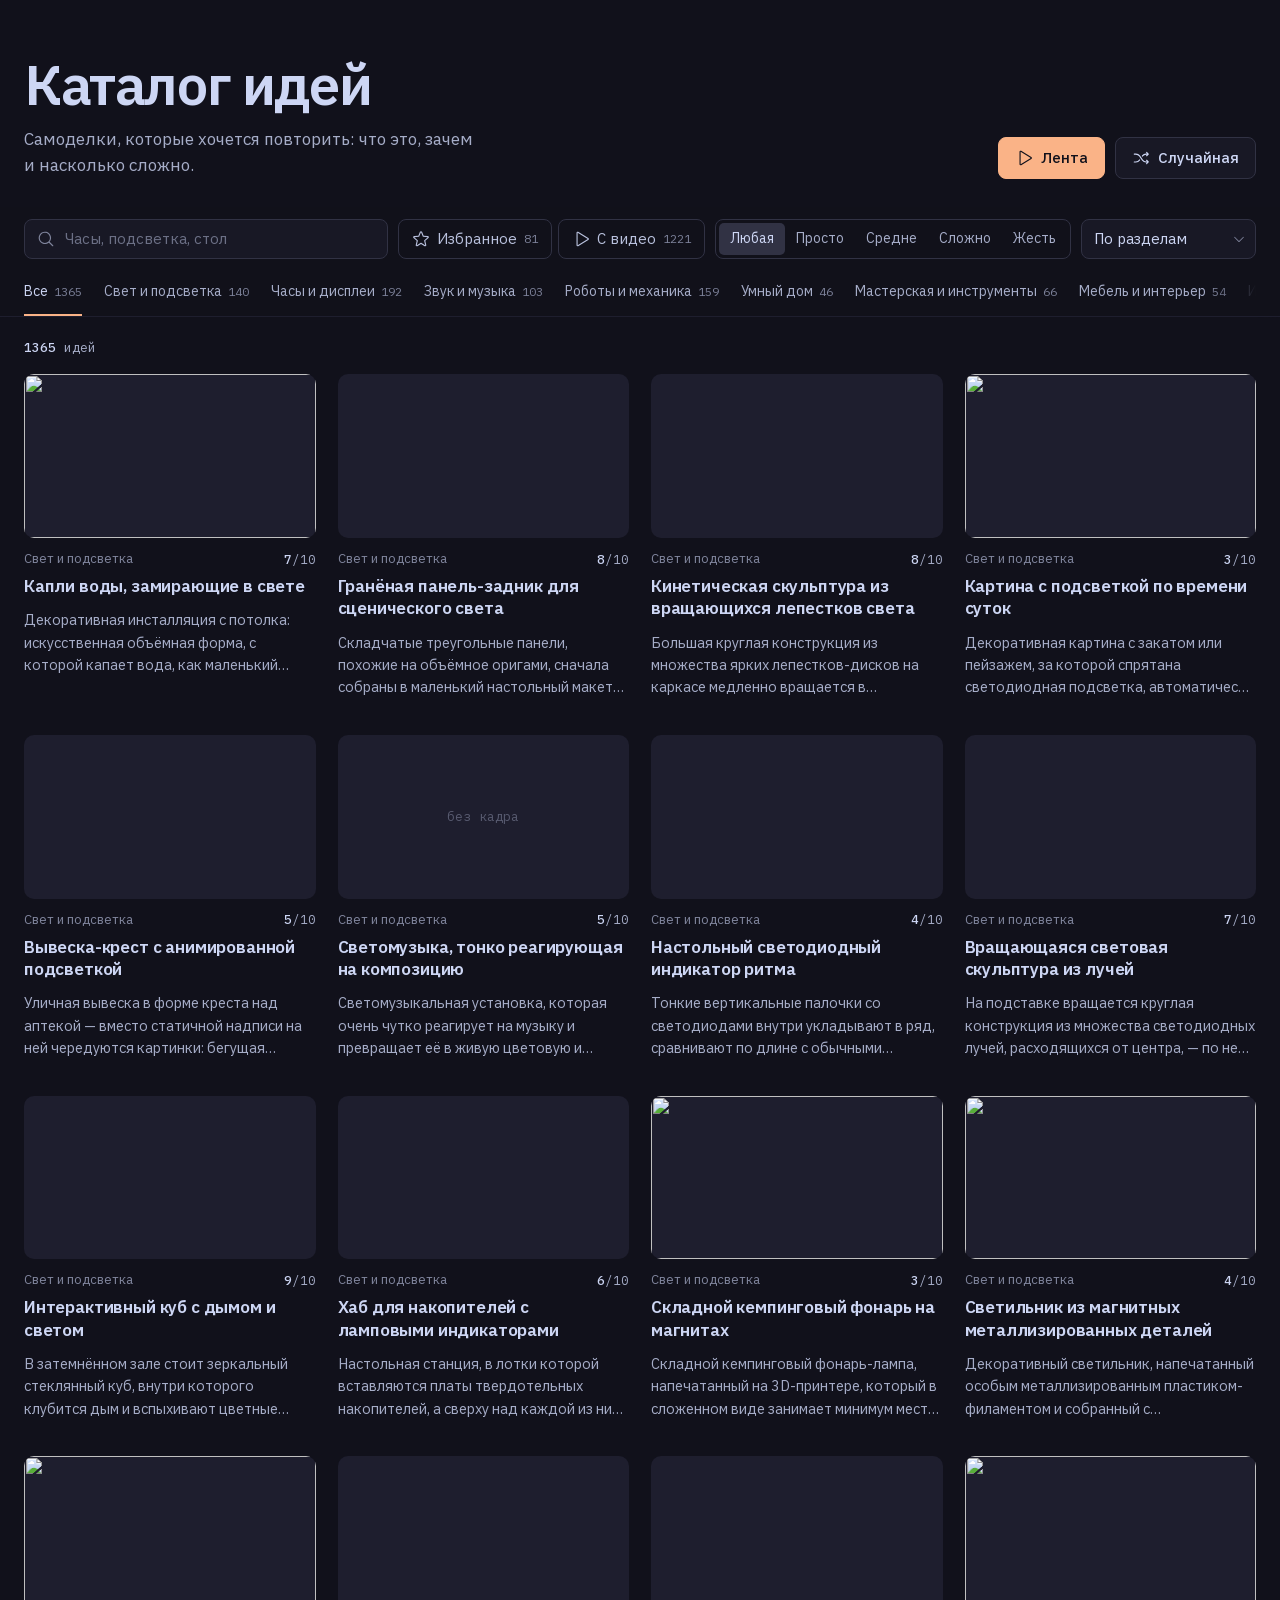
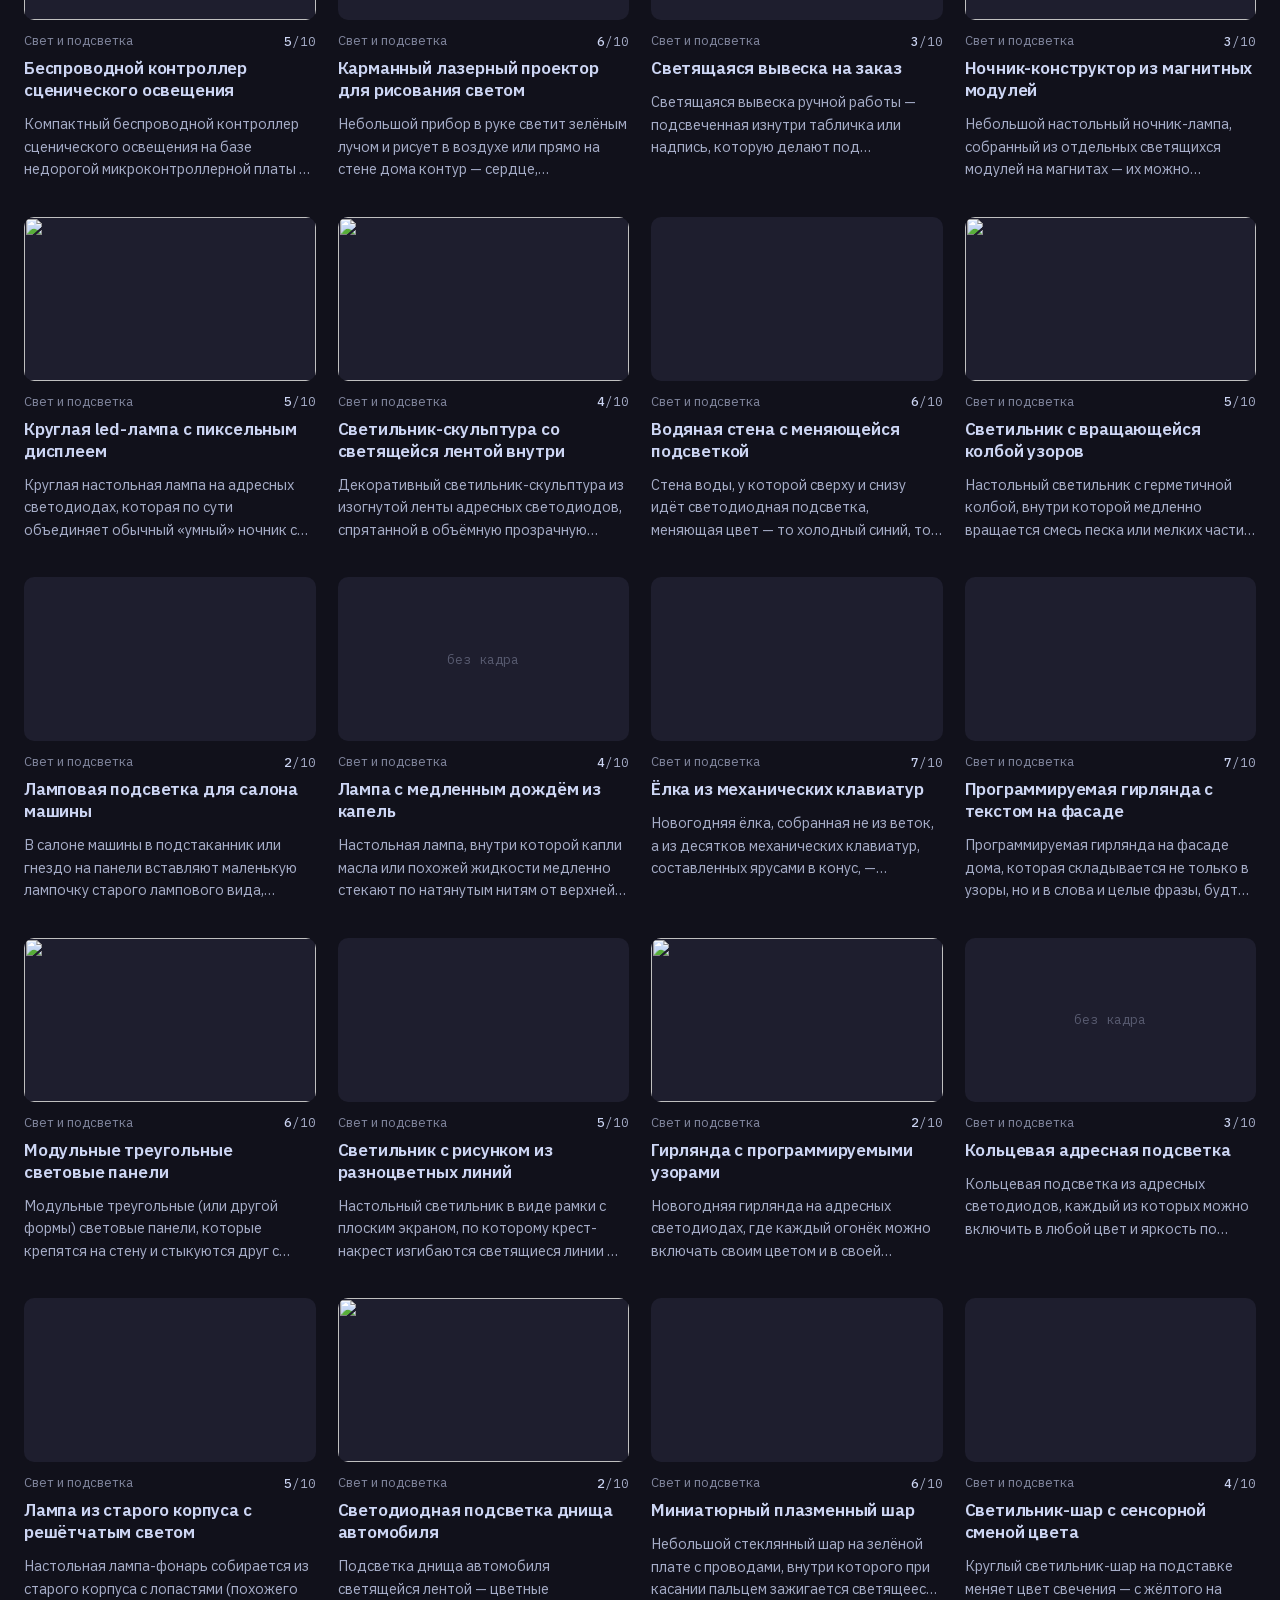
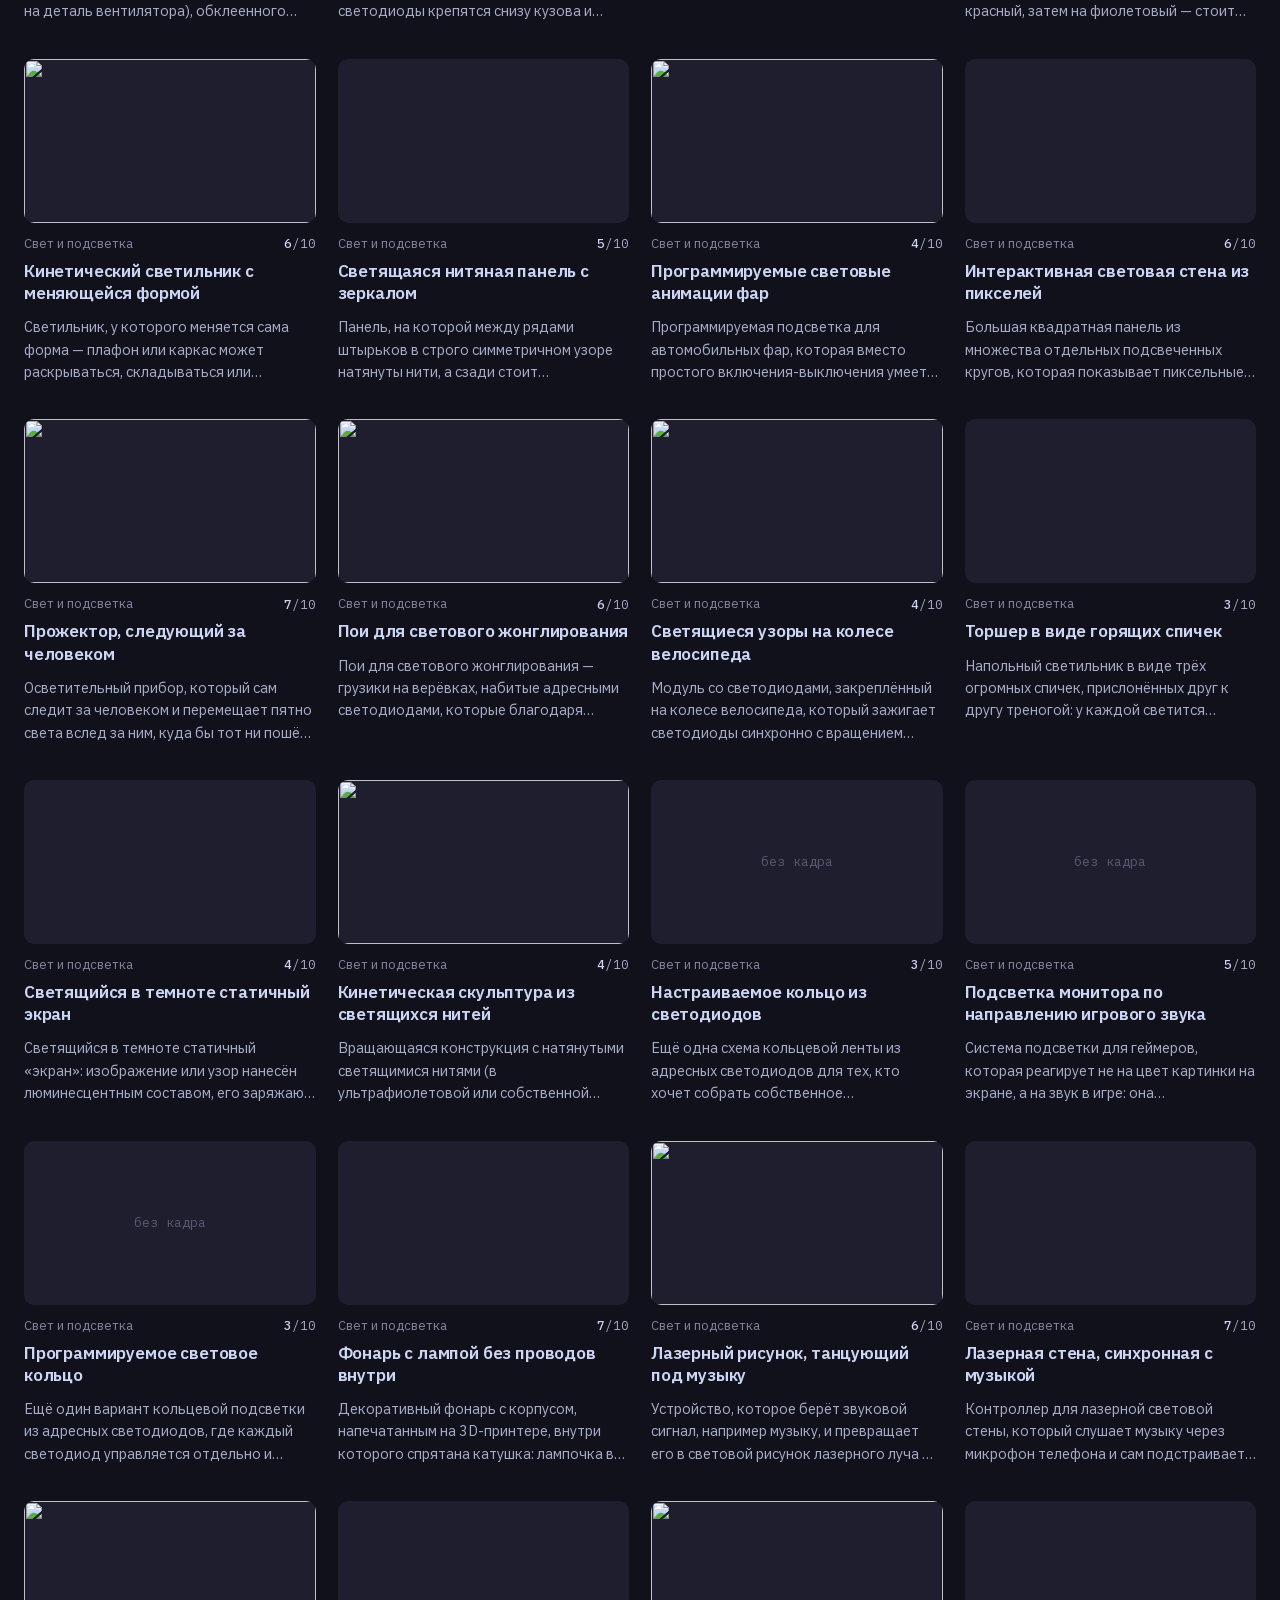
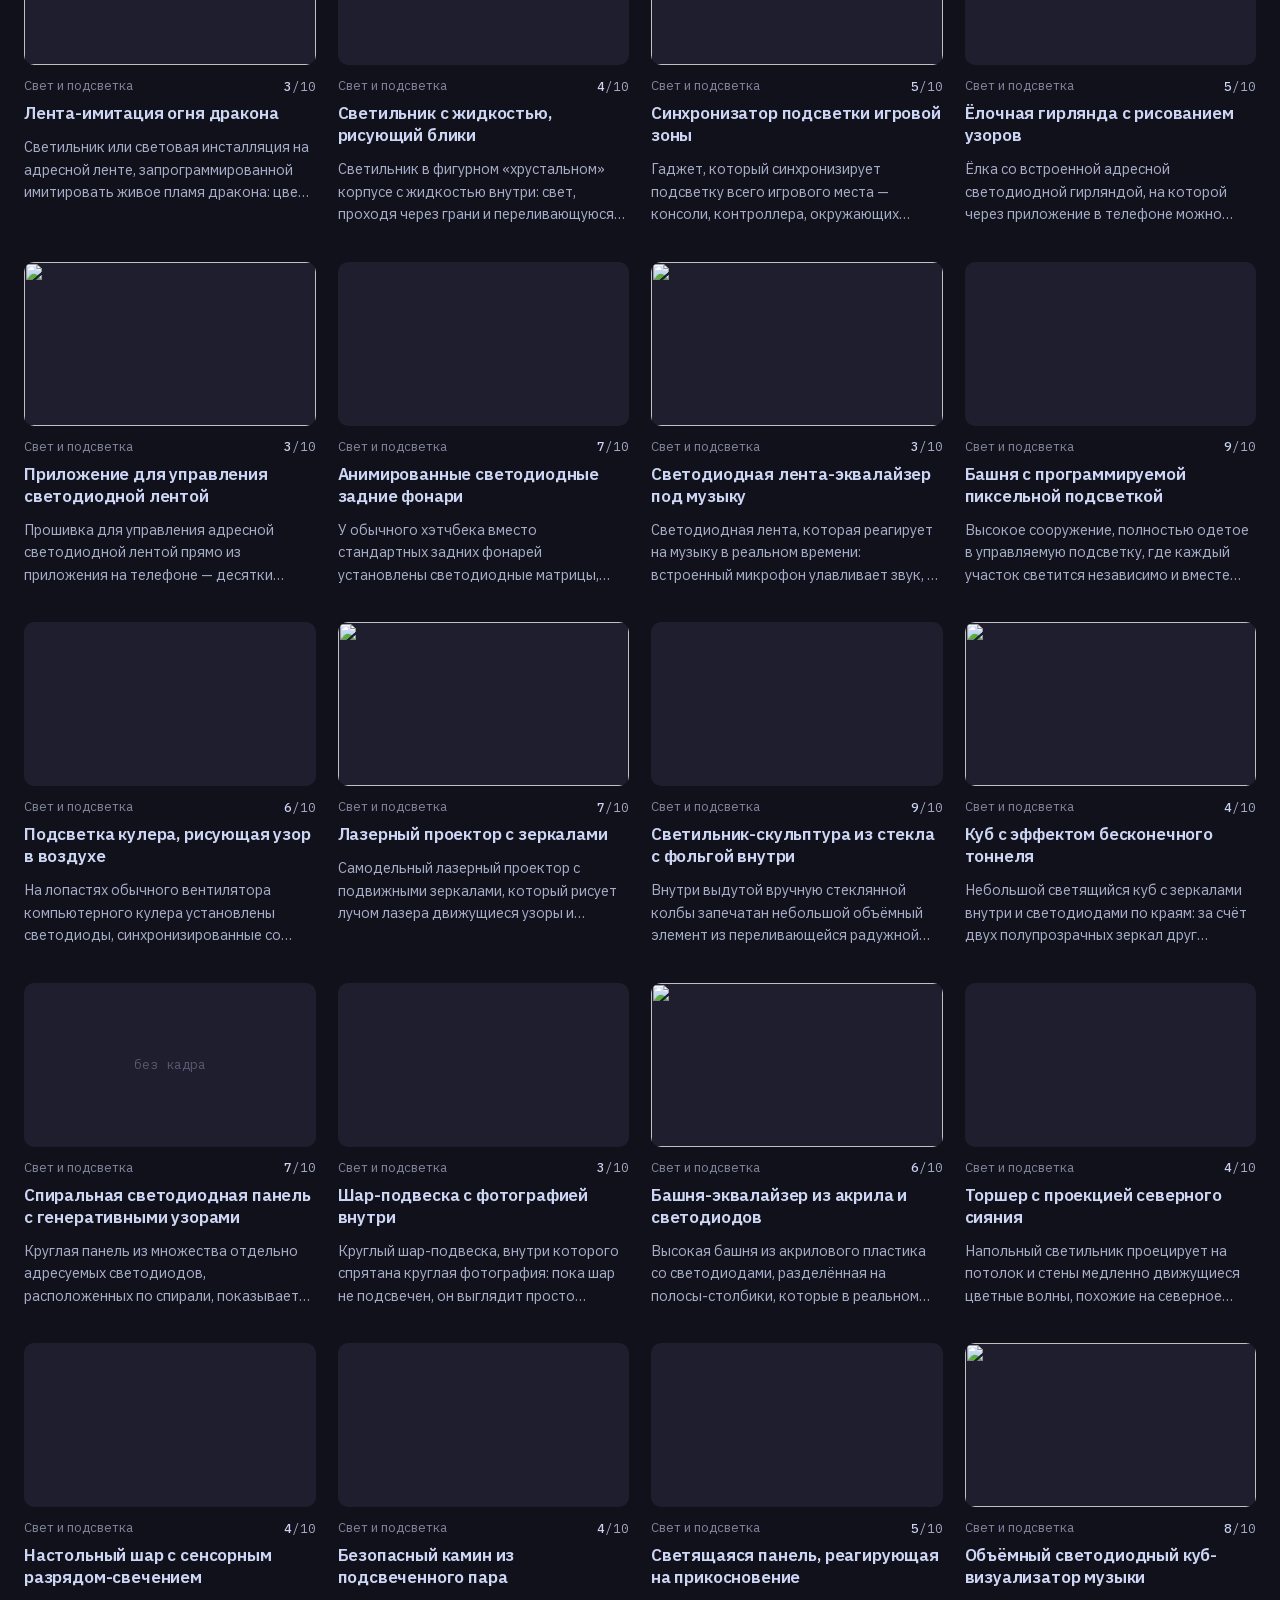
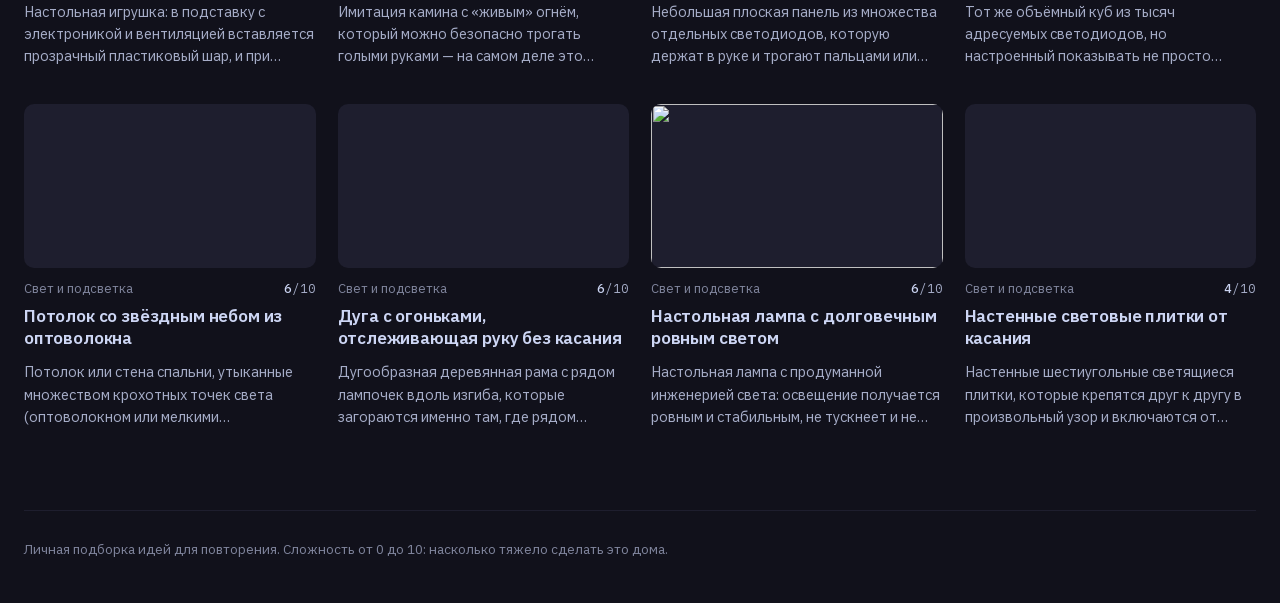
==== commit 5ce8bd31: "Swap Geist for IBM Plex Geist is the face half of generated UIs ship with now, which is exactly the " ====
--- a/index.html
+++ b/index.html
@@ -6,7 +6,7 @@
 <title>Каталог идей: что можно смастерить</title>
 <meta name="description" content="Справочник самодельных проектов: что можно собрать своими руками, зачем это нужно и насколько сложно повторить.">
 <meta name="theme-color" content="#11111b">
-<link rel="preload" href="assets/fonts/geist-cyrillic.woff2" as="font" type="font/woff2" crossorigin>
+<link rel="preload" href="assets/fonts/plex-sans-400-600-cyrillic.woff2" as="font" type="font/woff2" crossorigin>
 <link rel="stylesheet" href="assets/base.css">
 <link rel="stylesheet" href="assets/style.css">
 <link rel="icon" href="assets/favicon.svg" type="image/svg+xml">
--- a/assets/base.css
+++ b/assets/base.css
@@ -1,33 +1,49 @@
 /* Shared tokens for the grid and the feed: Catppuccin Mocha, one accent (peach). */
 
 @font-face {
-  font-family: Geist;
-  src: url(fonts/geist-cyrillic.woff2) format("woff2");
-  font-weight: 400 700;
+  font-family: "IBM Plex Sans";
+  src: url(fonts/plex-sans-400-600-cyrillic.woff2) format("woff2");
+  font-weight: 400 600;
   font-display: swap;
   unicode-range: U+0301, U+0400-045F, U+0490-0491, U+04B0-04B1, U+2116;
 }
 @font-face {
-  font-family: Geist;
-  src: url(fonts/geist-latin.woff2) format("woff2");
-  font-weight: 400 700;
+  font-family: "IBM Plex Sans";
+  src: url(fonts/plex-sans-400-600-latin.woff2) format("woff2");
+  font-weight: 400 600;
   font-display: swap;
   unicode-range: U+0000-00FF, U+0131, U+0152-0153, U+02BB-02BC, U+02C6, U+02DA, U+02DC,
     U+2000-206F, U+20AC, U+2122, U+2191, U+2193, U+2212, U+2215, U+FEFF, U+FFFD;
 }
 @font-face {
-  font-family: "Geist Mono";
-  src: url(fonts/geist-mono-cyrillic.woff2) format("woff2");
-  font-weight: 400 600;
+  font-family: "IBM Plex Mono";
+  src: url(fonts/plex-mono-400-cyrillic.woff2) format("woff2");
+  font-weight: 400;
   font-display: swap;
   unicode-range: U+0301, U+0400-045F, U+0490-0491, U+04B0-04B1, U+2116;
 }
 @font-face {
-  font-family: "Geist Mono";
-  src: url(fonts/geist-mono-latin.woff2) format("woff2");
-  font-weight: 400 600;
+  font-family: "IBM Plex Mono";
+  src: url(fonts/plex-mono-400-latin.woff2) format("woff2");
+  font-weight: 400;
   font-display: swap;
-  unicode-range: U+0000-00FF, U+2000-206F, U+2212, U+2215;
+  unicode-range: U+0000-00FF, U+0131, U+0152-0153, U+02BB-02BC, U+02C6, U+02DA, U+02DC,
+    U+2000-206F, U+20AC, U+2122, U+2191, U+2193, U+2212, U+2215, U+FEFF, U+FFFD;
+}
+@font-face {
+  font-family: "IBM Plex Mono";
+  src: url(fonts/plex-mono-500-cyrillic.woff2) format("woff2");
+  font-weight: 500;
+  font-display: swap;
+  unicode-range: U+0301, U+0400-045F, U+0490-0491, U+04B0-04B1, U+2116;
+}
+@font-face {
+  font-family: "IBM Plex Mono";
+  src: url(fonts/plex-mono-500-latin.woff2) format("woff2");
+  font-weight: 500;
+  font-display: swap;
+  unicode-range: U+0000-00FF, U+0131, U+0152-0153, U+02BB-02BC, U+02C6, U+02DA, U+02DC,
+    U+2000-206F, U+20AC, U+2122, U+2191, U+2193, U+2212, U+2215, U+FEFF, U+FFFD;
 }
 
 :root {
@@ -48,8 +64,9 @@
   --on-accent: var(--crust);
   /* one radius for everything that is not a thumbnail */
   --r: 8px;
-  --sans: Geist, -apple-system, BlinkMacSystemFont, "Segoe UI", sans-serif;
-  --mono: "Geist Mono", ui-monospace, SFMono-Regular, Menlo, monospace;
+  /* Plex: an engineering face for a catalogue of things to build, with full Cyrillic */
+  --sans: "IBM Plex Sans", -apple-system, BlinkMacSystemFont, "Segoe UI", sans-serif;
+  --mono: "IBM Plex Mono", ui-monospace, SFMono-Regular, Menlo, monospace;
   --ease: cubic-bezier(.16, 1, .3, 1);
 
   color-scheme: dark;
--- a/assets/style.css
+++ b/assets/style.css
@@ -21,8 +21,8 @@
 h1 {
   margin: 0;
   font-size: clamp(34px, 5vw, 56px);
-  font-weight: 650;
-  letter-spacing: -.035em;
+  font-weight: 600;
+  letter-spacing: -.025em;
   line-height: 1;
 }
 
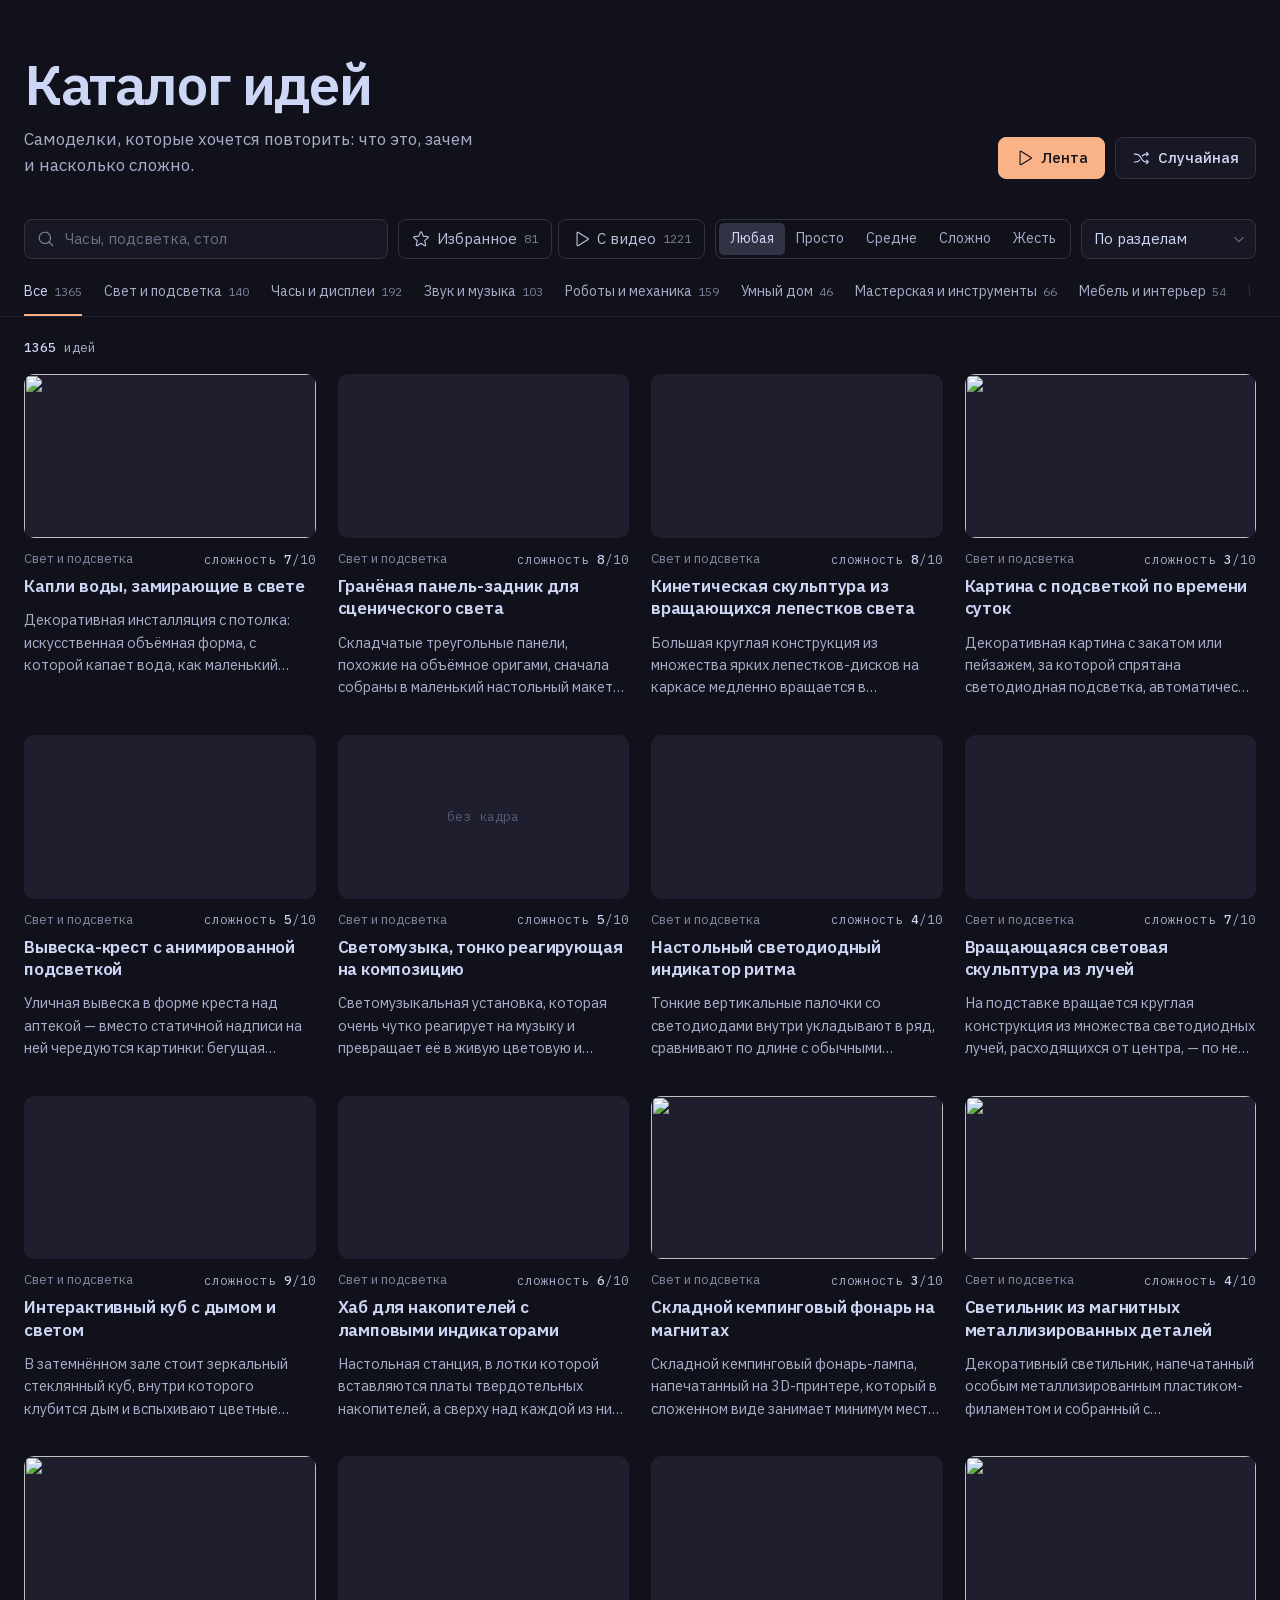
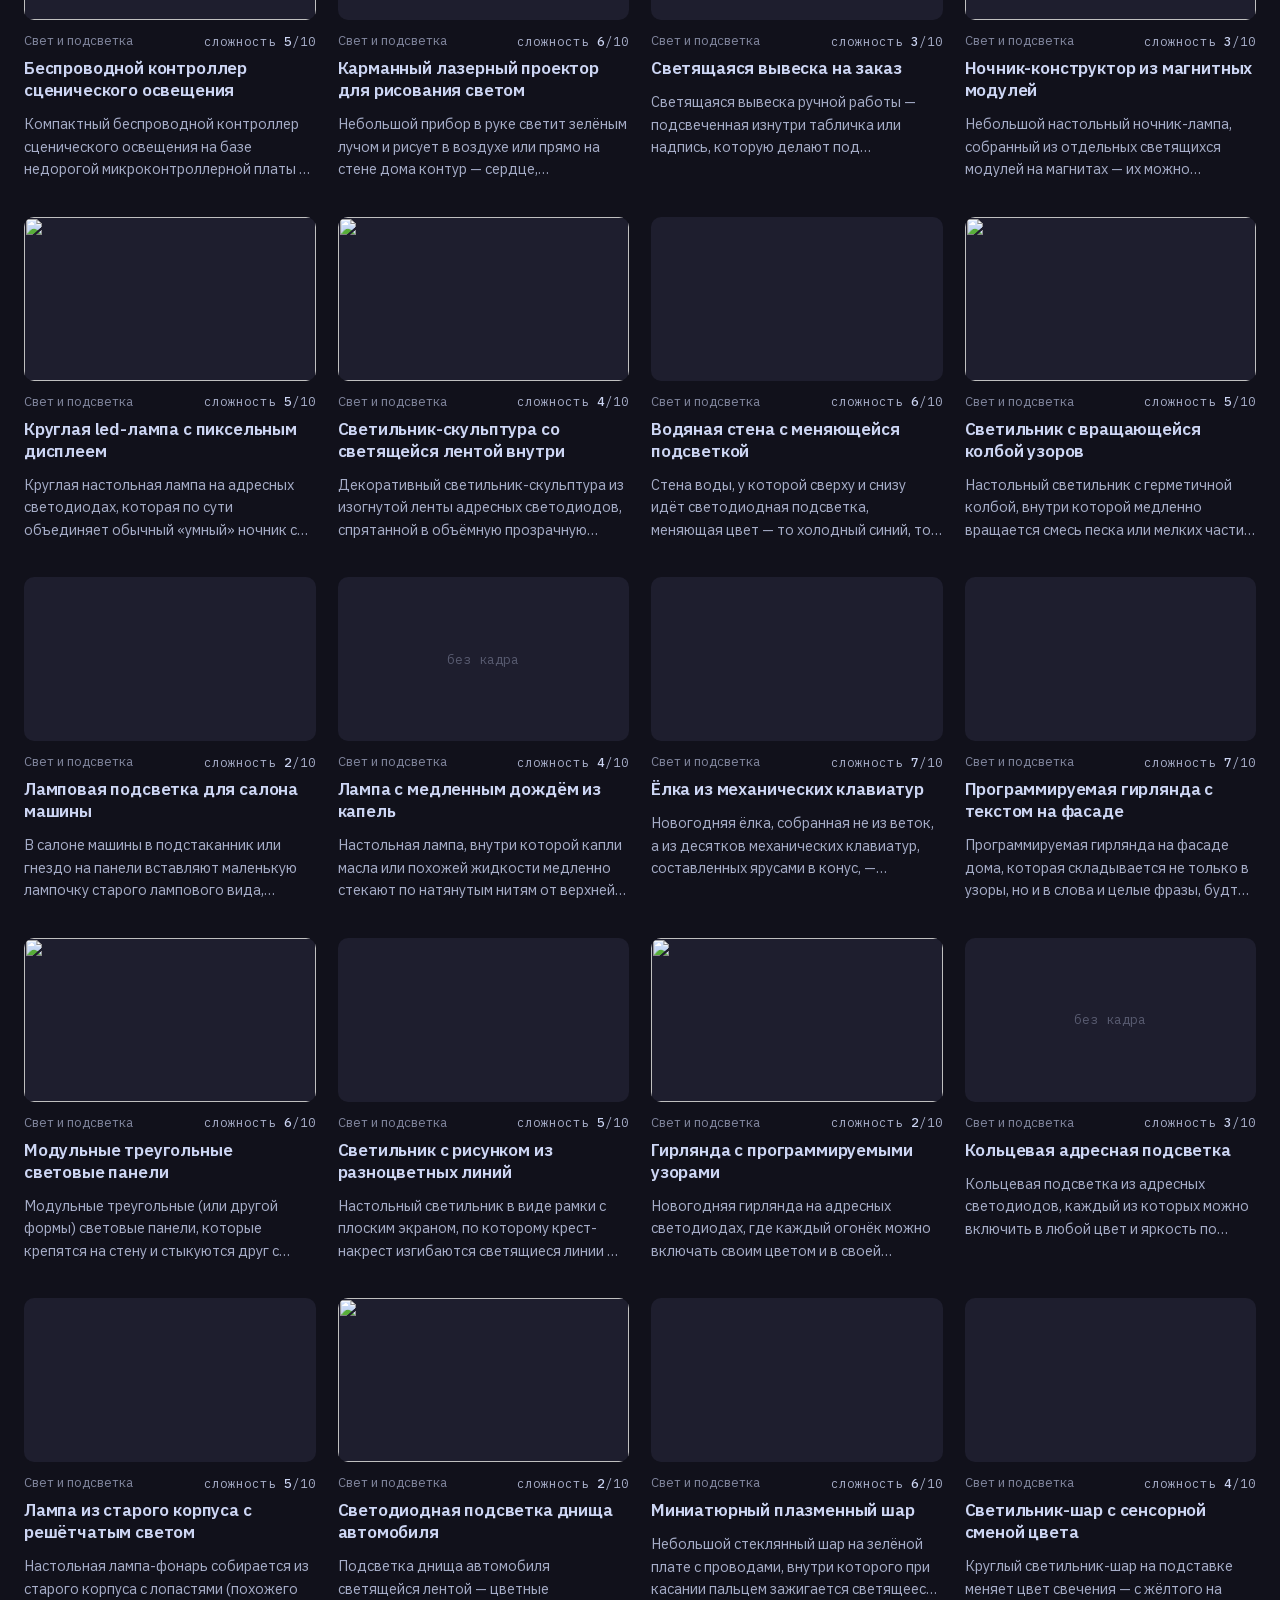
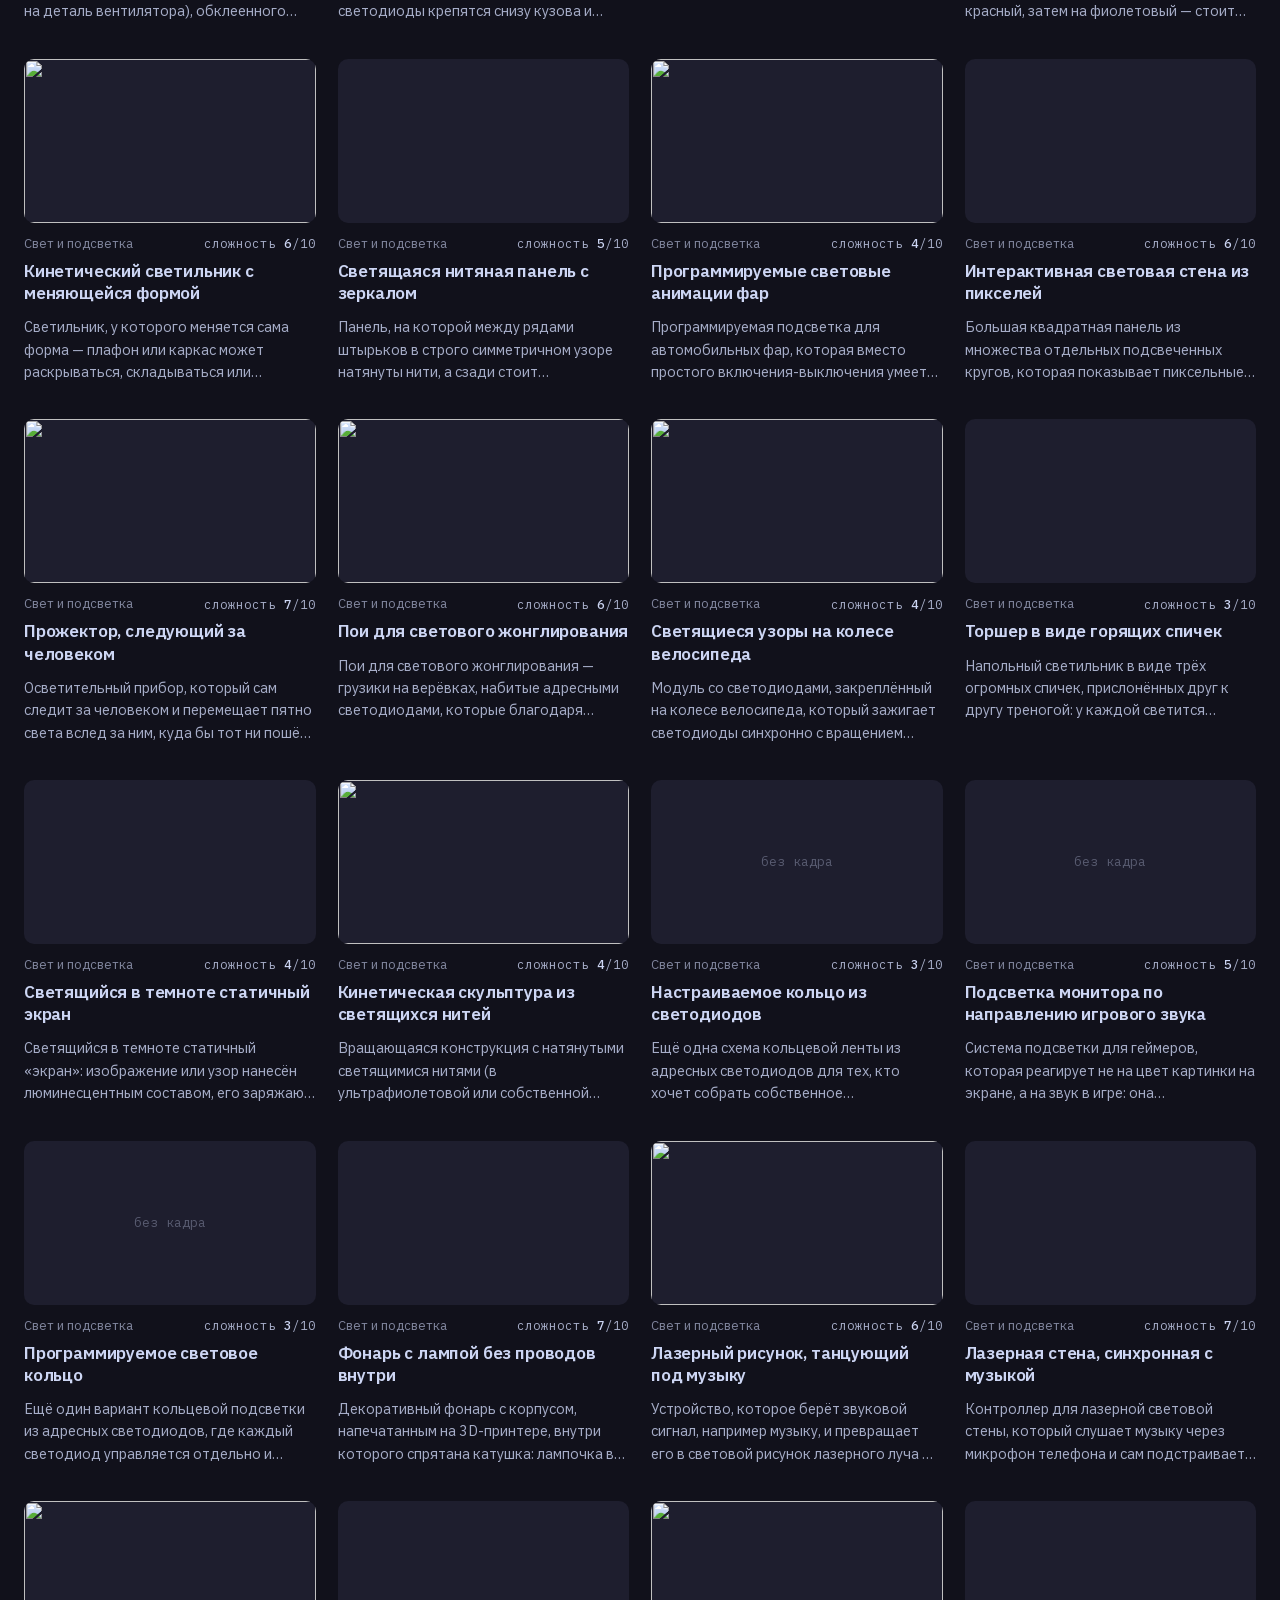
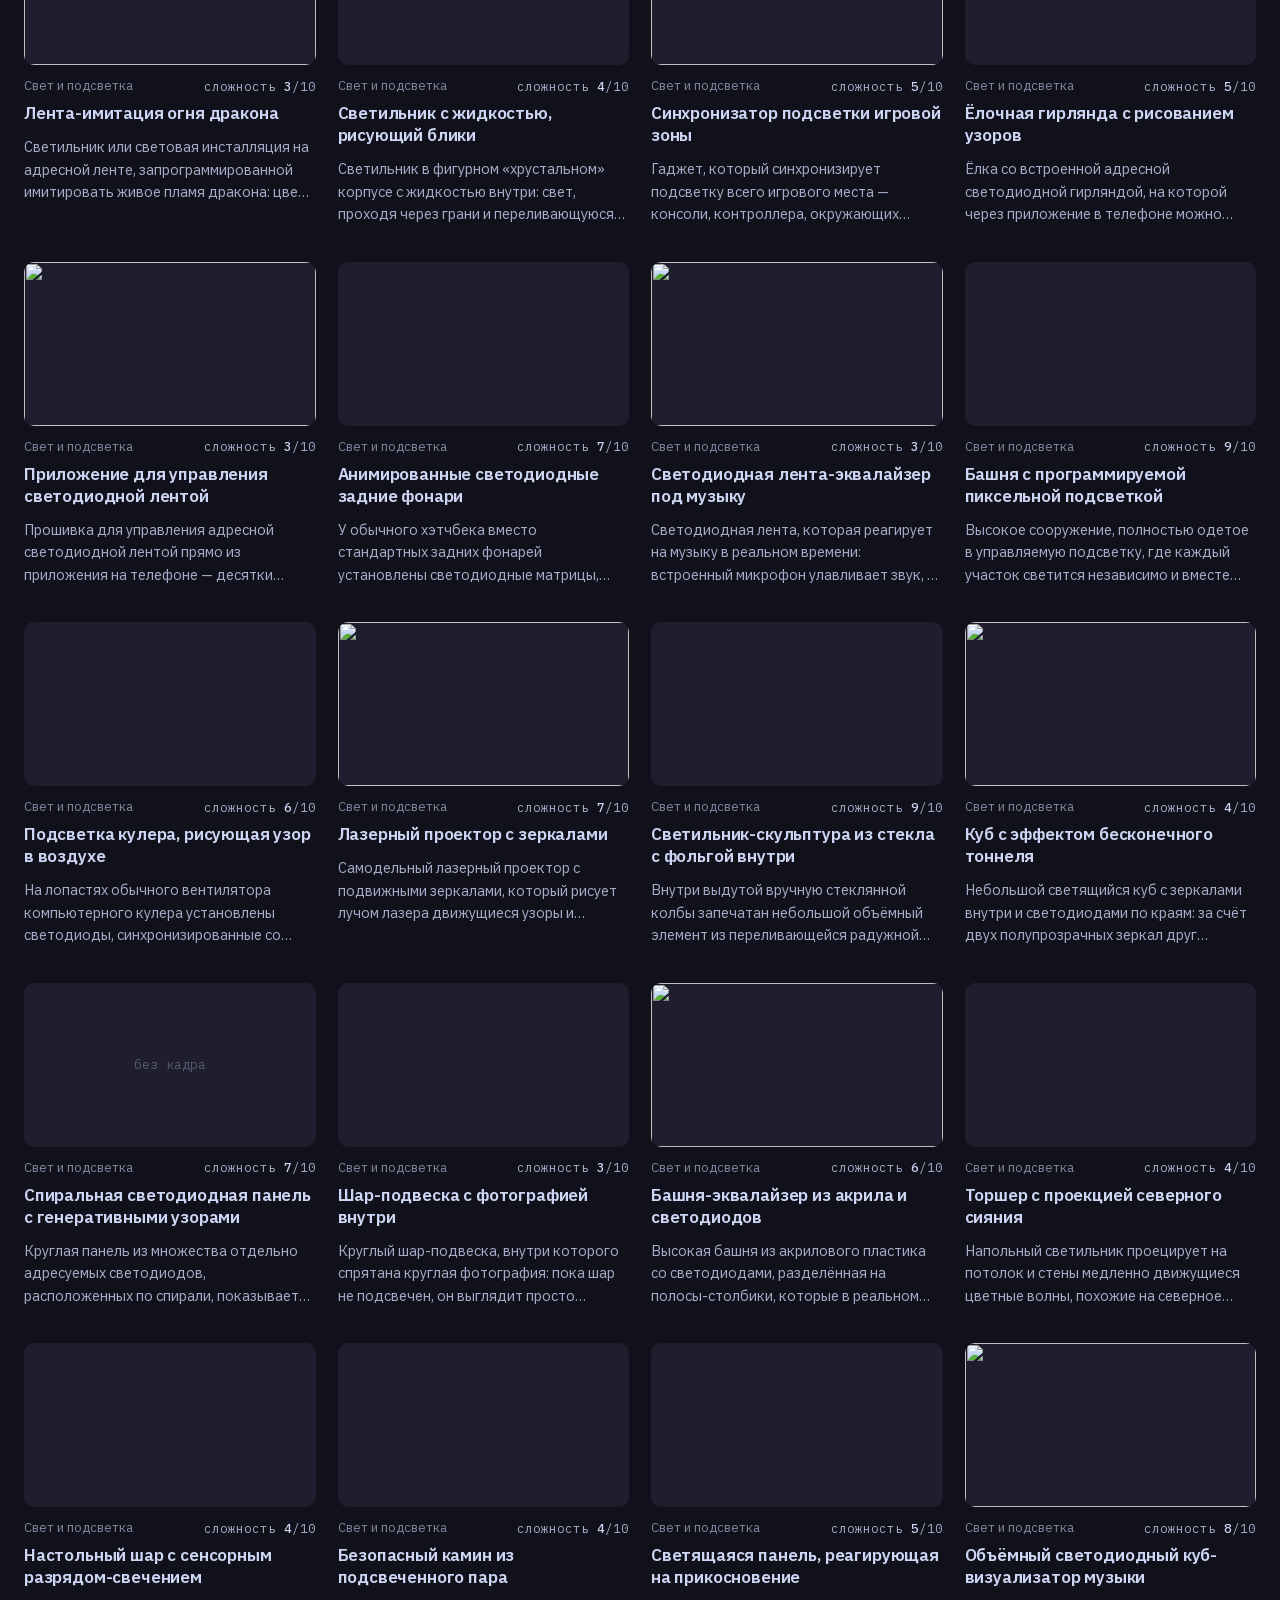
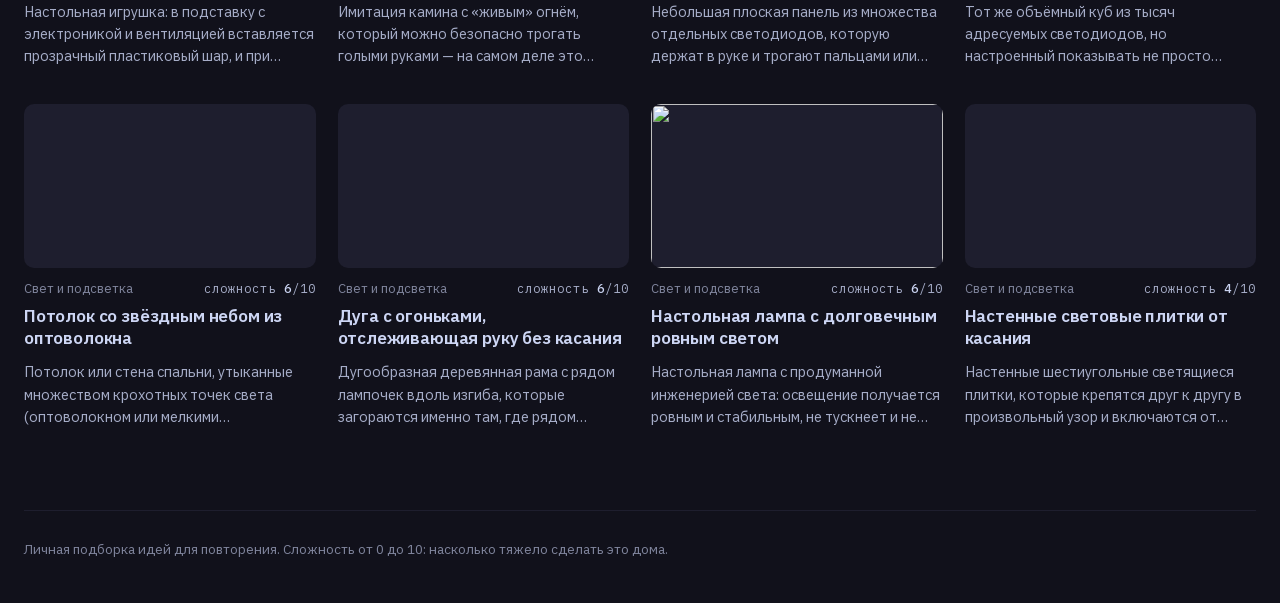
==== commit 1d3a4904: "Never cut the sides of feed media The youtube box used a 1.2x zoom that cut ~8% off every edge. Now " ====
--- a/index.html
+++ b/index.html
@@ -7,8 +7,8 @@
 <meta name="description" content="Справочник самодельных проектов: что можно собрать своими руками, зачем это нужно и насколько сложно повторить.">
 <meta name="theme-color" content="#11111b">
 <link rel="preload" href="assets/fonts/plex-sans-400-600-cyrillic.woff2" as="font" type="font/woff2" crossorigin>
-<link rel="stylesheet" href="assets/base.css">
-<link rel="stylesheet" href="assets/style.css">
+<link rel="stylesheet" href="assets/base.css?v=7">
+<link rel="stylesheet" href="assets/style.css?v=7">
 <link rel="icon" href="assets/favicon.svg" type="image/svg+xml">
 </head>
 <body>
@@ -72,6 +72,6 @@
   <p>Личная подборка идей для повторения. Сложность от 0 до 10: насколько тяжело сделать это дома.</p>
 </footer>
 
-<script src="assets/app.js"></script>
+<script src="assets/app.js?v=7"></script>
 </body>
 </html>
--- a/assets/style.css
+++ b/assets/style.css
@@ -290,25 +290,6 @@
 .thumb:hover img { transform: scale(1.035); }
 .thumb.bare { cursor: default; }
 .thumb.bare:hover img { transform: none; }
-
-/* a play mark only where pressing the picture actually plays something */
-.thumb .play {
-  position: absolute;
-  right: 10px;
-  bottom: 10px;
-  display: grid;
-  place-items: center;
-  width: 34px;
-  height: 34px;
-  border-radius: 50%;
-  background: rgba(17, 17, 27, .72);
-  color: var(--text);
-  opacity: 0;
-  transform: translateY(4px);
-  transition: opacity .25s, transform .25s var(--ease);
-}
-.thumb:hover .play, .thumb:focus-visible .play { opacity: 1; transform: none; }
-.thumb .play .i { width: 15px; height: 15px; }
 
 .thumb.empty {
   display: grid;
@@ -422,5 +403,5 @@
 
 @media (prefers-reduced-motion: reduce) {
   .tile, .ghost .thumb, .ghost i { animation: none; }
-  .thumb img, .btn, .thumb .play { transition: none; }
-}
+  .thumb img, .btn { transition: none; }
+}
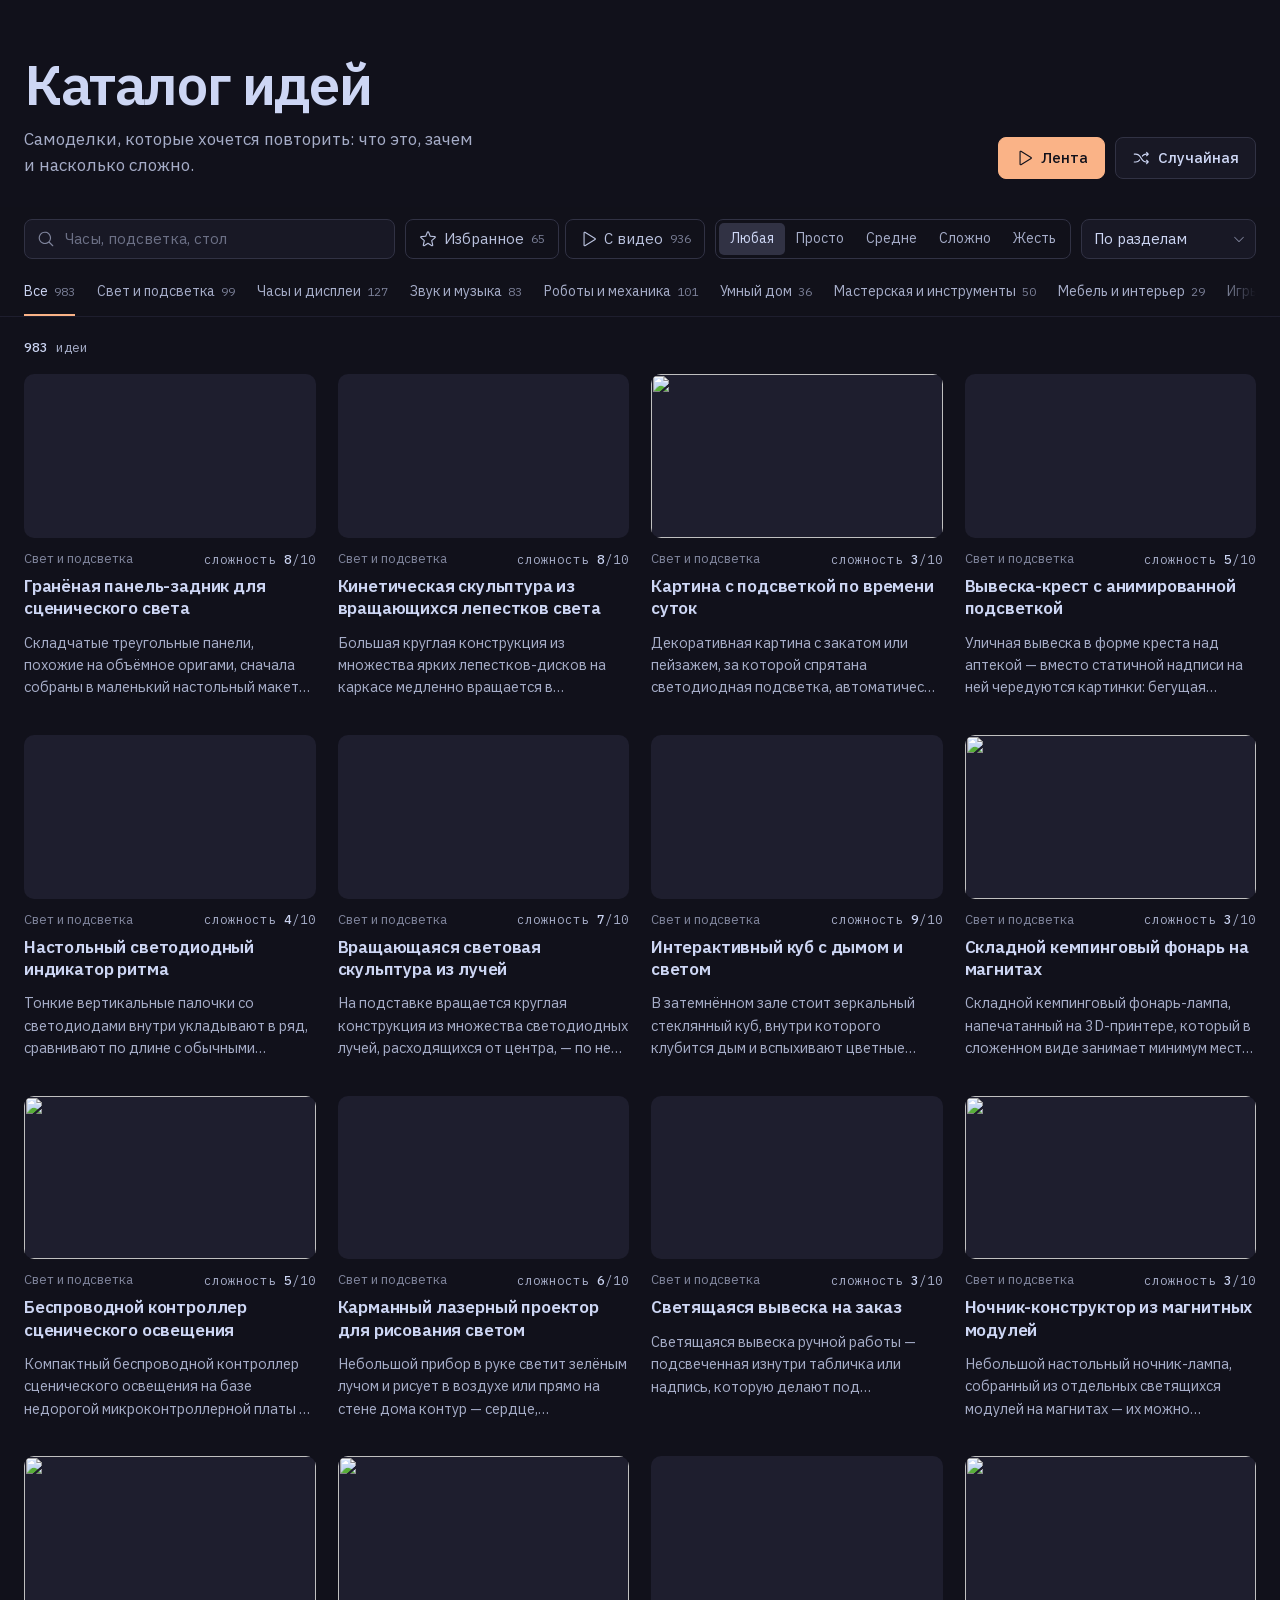
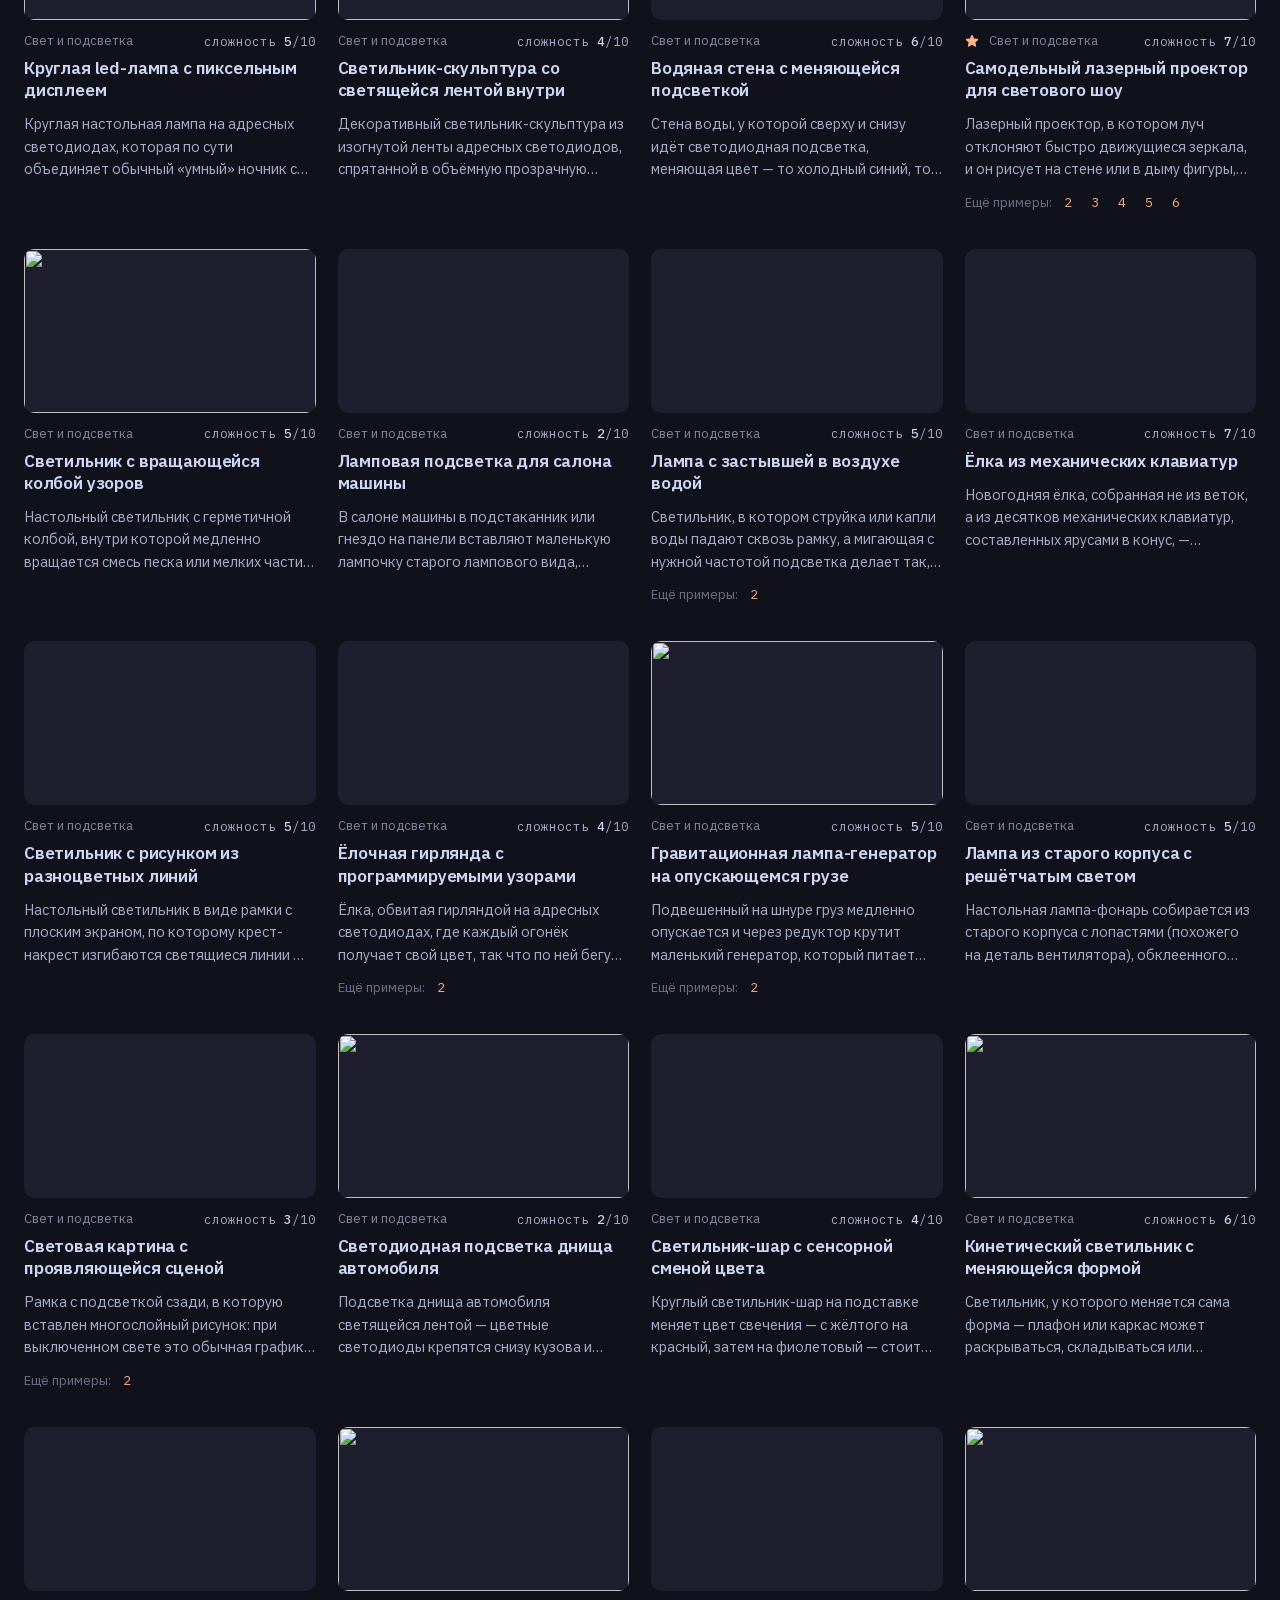
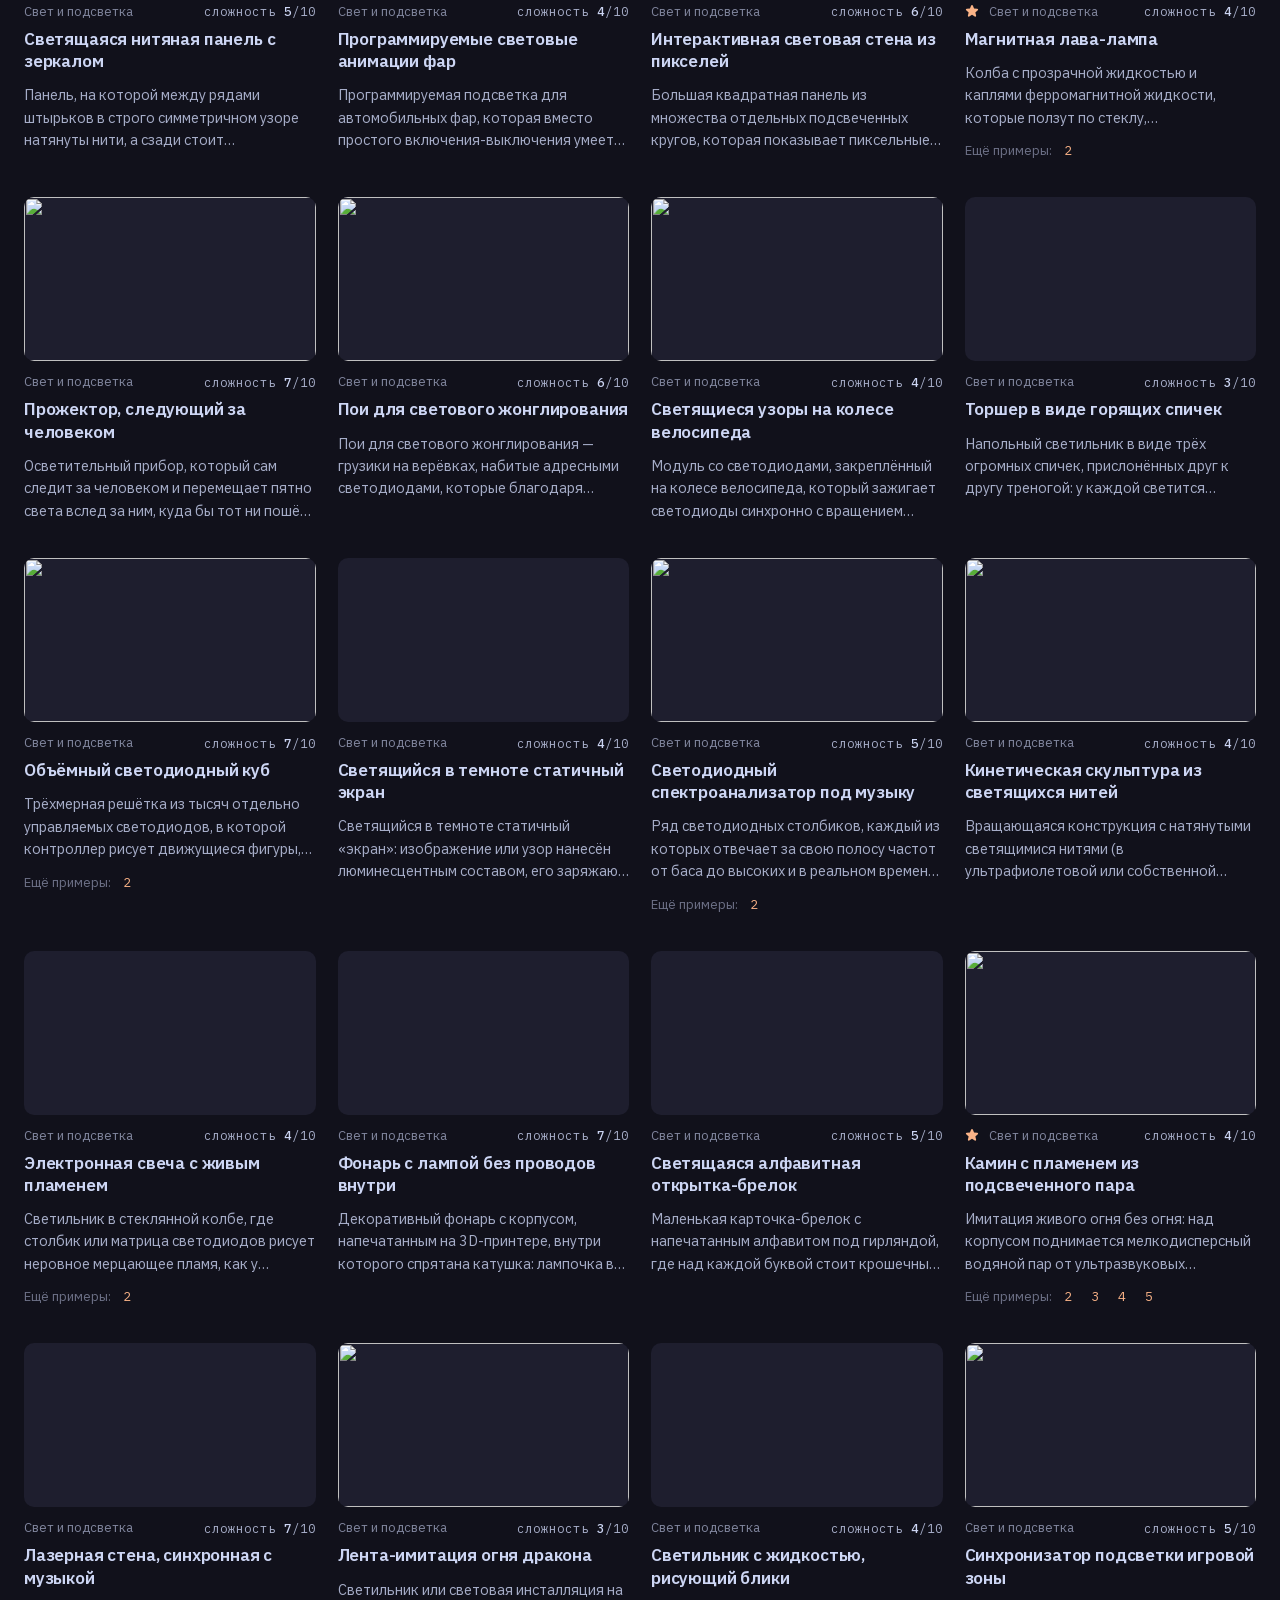
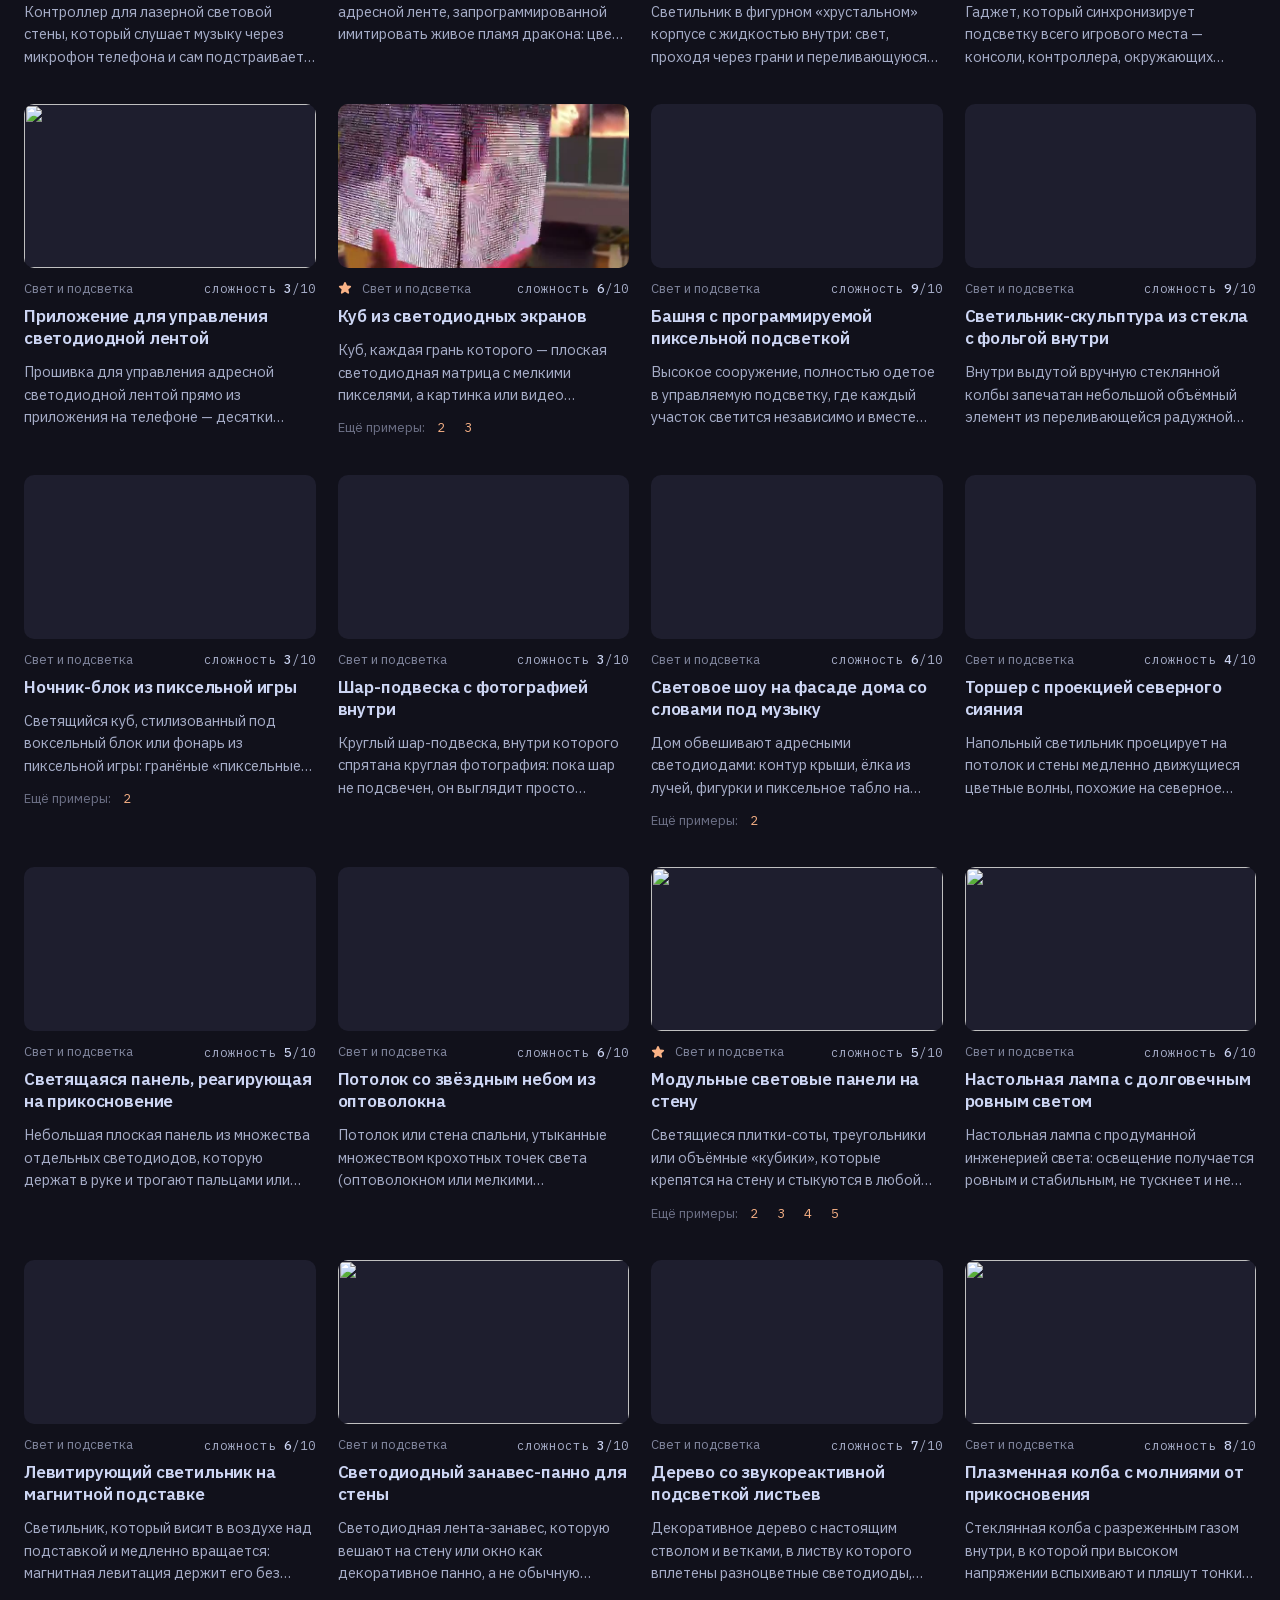
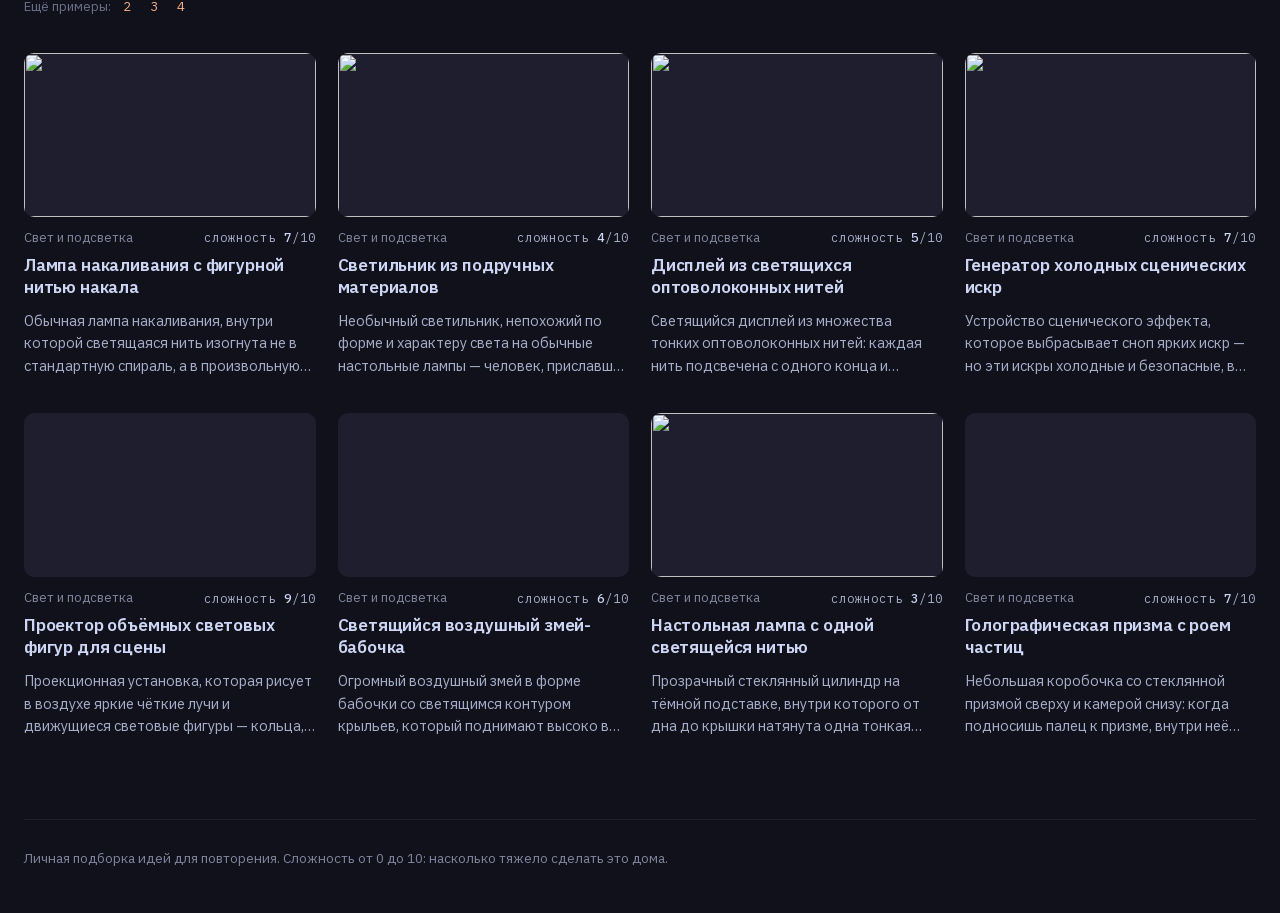
==== commit cd2b060d: "Merge duplicate ideas into one card each (1269 -> 983); other takes live in 'also'" ====
--- a/index.html
+++ b/index.html
@@ -7,8 +7,8 @@
 <meta name="description" content="Справочник самодельных проектов: что можно собрать своими руками, зачем это нужно и насколько сложно повторить.">
 <meta name="theme-color" content="#11111b">
 <link rel="preload" href="assets/fonts/plex-sans-400-600-cyrillic.woff2" as="font" type="font/woff2" crossorigin>
-<link rel="stylesheet" href="assets/base.css?v=7">
-<link rel="stylesheet" href="assets/style.css?v=7">
+<link rel="stylesheet" href="assets/base.css?v=9">
+<link rel="stylesheet" href="assets/style.css?v=9">
 <link rel="icon" href="assets/favicon.svg" type="image/svg+xml">
 </head>
 <body>
@@ -72,6 +72,6 @@
   <p>Личная подборка идей для повторения. Сложность от 0 до 10: насколько тяжело сделать это дома.</p>
 </footer>
 
-<script src="assets/app.js?v=7"></script>
+<script src="assets/app.js?v=9"></script>
 </body>
 </html>
--- a/assets/style.css
+++ b/assets/style.css
@@ -335,6 +335,22 @@
   cursor: pointer;
 }
 .tile.open .desc { -webkit-line-clamp: unset; }
+
+.also {
+  margin: 0;
+  color: var(--overlay0);
+  font-size: 13px;
+}
+.also a {
+  display: inline-block;
+  min-width: 22px;
+  margin-left: 2px;
+  color: var(--accent);
+  font-family: "IBM Plex Mono", monospace;
+  text-align: center;
+  text-decoration: none;
+}
+.also a:hover { text-decoration: underline; }
 
 mark {
   background: rgba(250, 179, 135, .2);
